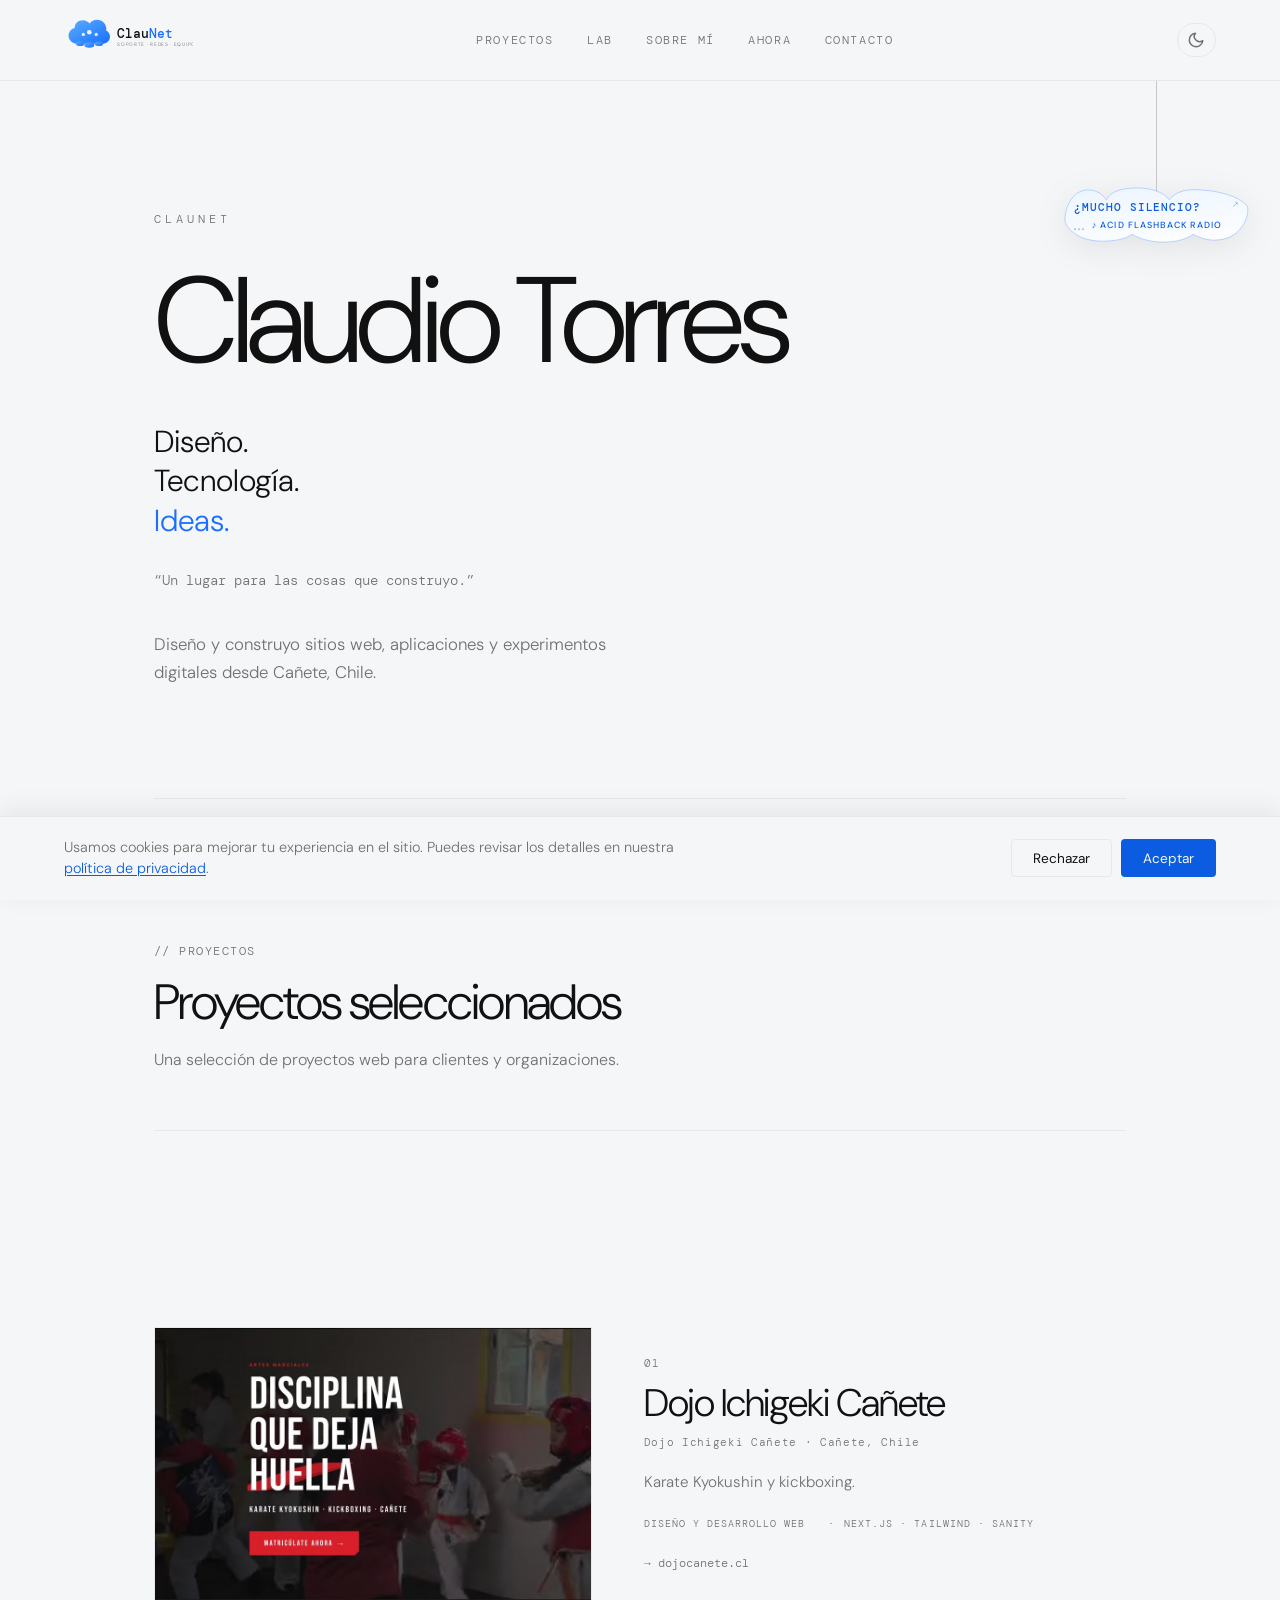
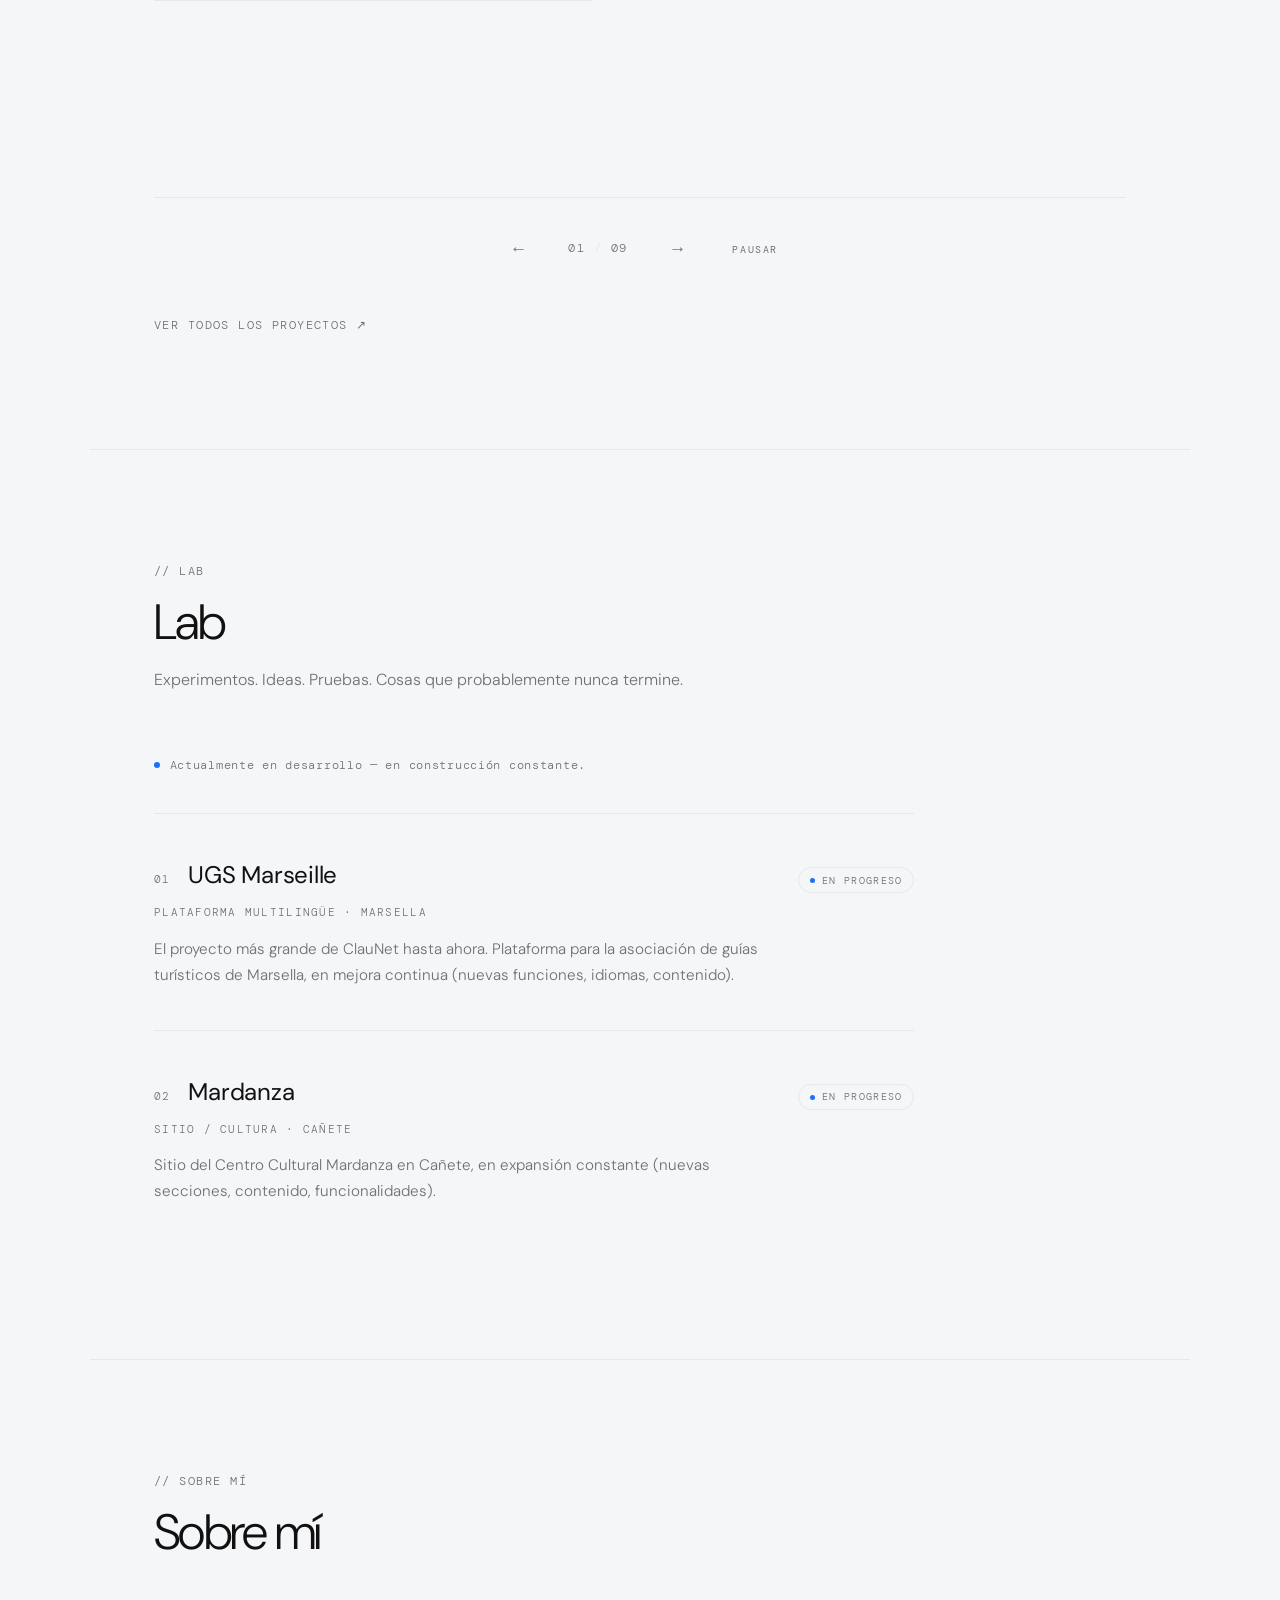
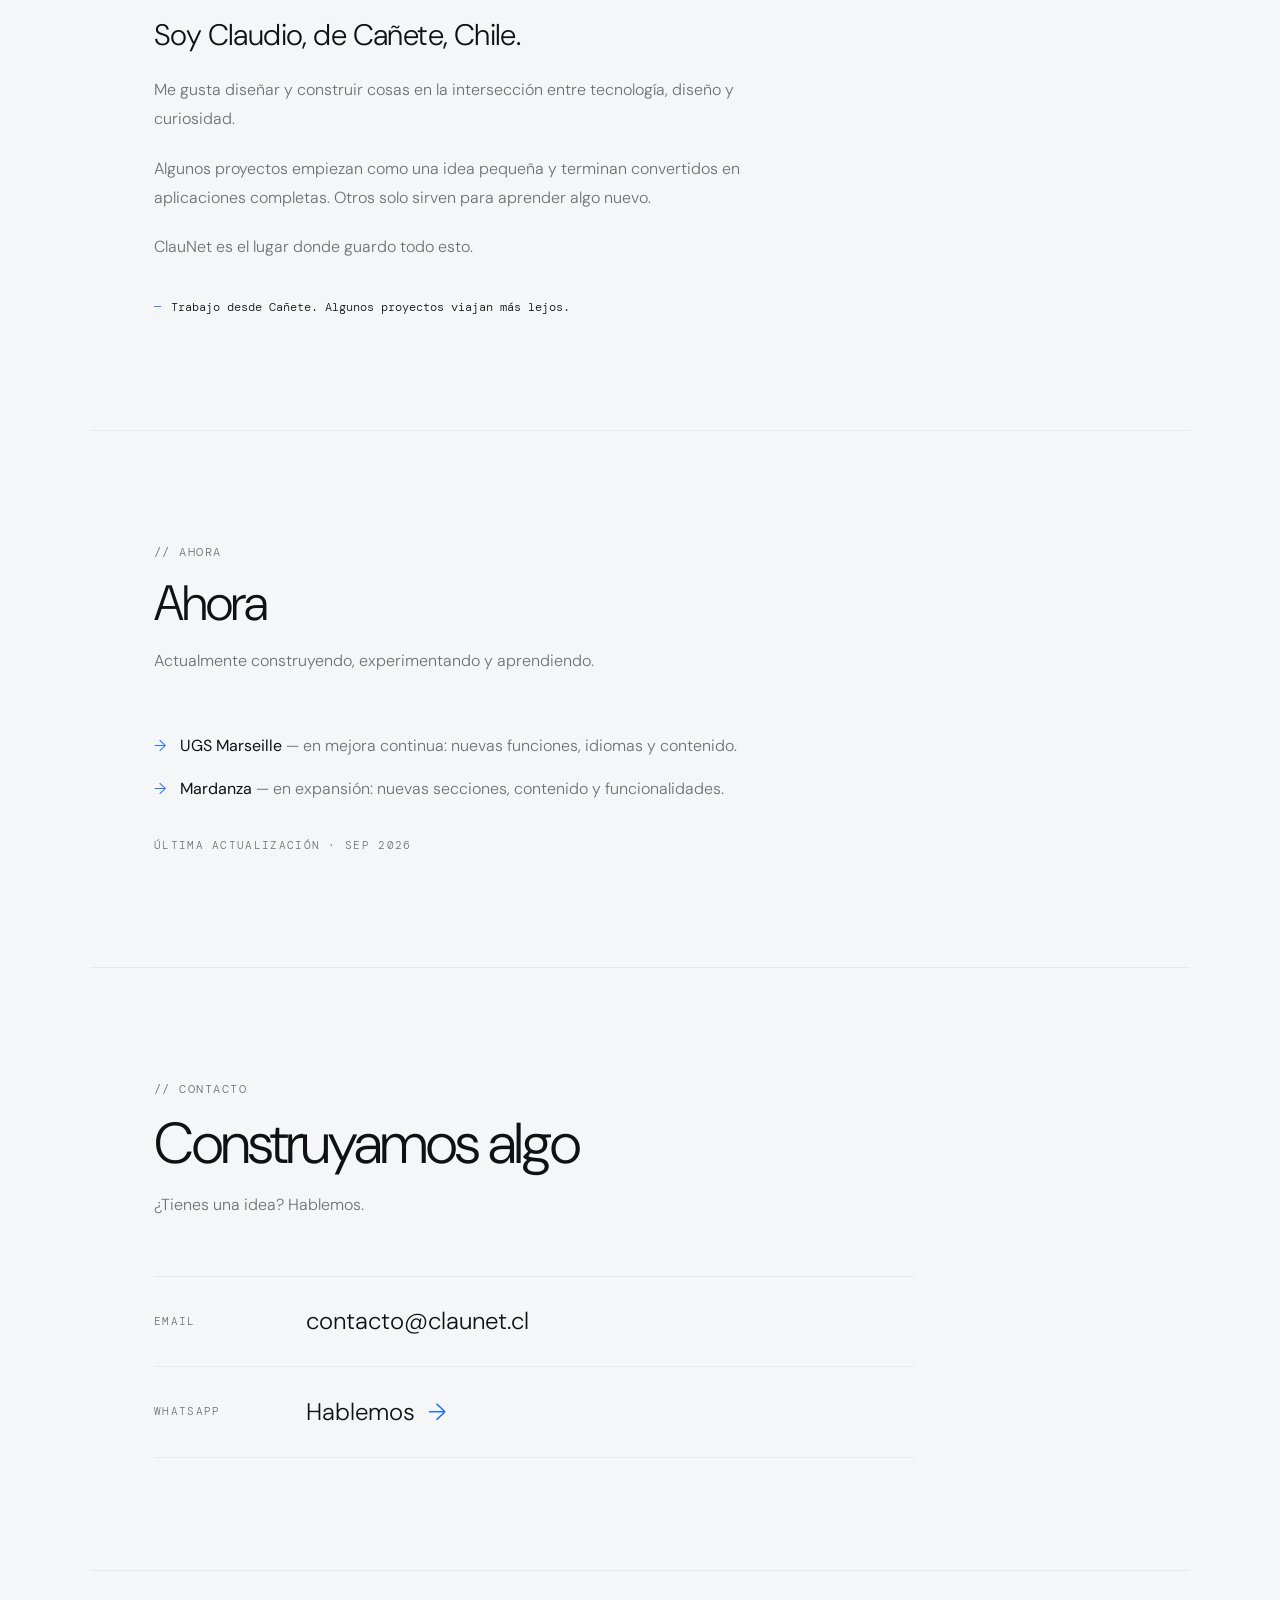
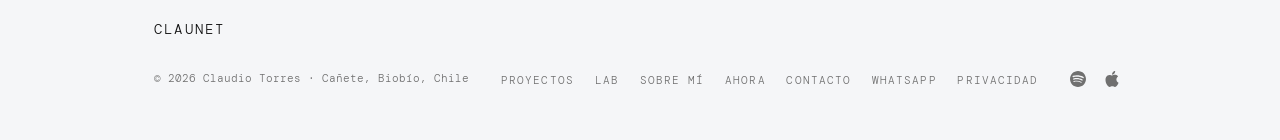
==== index.html @ 8aa317f3 "feat: agregar proyecto Dojo Ichigeki Cañete y actualizar imagen de Endorfitness" ====
<!DOCTYPE html>
<html lang="es">
<head>
<meta charset="UTF-8">
<meta name="viewport" content="width=device-width, initial-scale=1.0">
<title>ClauNet — Diseño, desarrollo web y experimentos | Claudio Torres</title>

<!-- OG / Social -->
<meta property="og:title" content="ClauNet — Un lugar para las cosas que construyo">
<meta property="og:description" content="Diseño y construyo sitios web, aplicaciones y experimentos digitales desde Cañete, Chile.">
<meta property="og:type" content="website">
<meta property="og:url" content="https://claunet.cl">
<meta property="og:image" content="https://claunet.cl/og-image.png">
<meta property="og:image:alt" content="ClauNet — Un lugar para las cosas que construyo">
<meta property="og:locale" content="es_CL">
<meta property="og:site_name" content="ClauNet">
<meta name="twitter:card" content="summary_large_image">
<meta name="twitter:title" content="ClauNet — Un lugar para las cosas que construyo">
<meta name="twitter:description" content="Diseño y construyo sitios web, aplicaciones y experimentos digitales desde Cañete, Chile.">
<meta name="twitter:image" content="https://claunet.cl/og-image.png">
<meta name="description" content="Diseño y construyo sitios web, aplicaciones y experimentos digitales desde Cañete, Chile. Proyectos web, laboratorio de experimentos y trabajo de Claudio Torres (ClauNet).">
<meta name="author" content="Claudio Torres">
<meta name="theme-color" content="#f5f6f8" media="(prefers-color-scheme: light)">
<meta name="theme-color" content="#0f0f0f" media="(prefers-color-scheme: dark)">
<link rel="canonical" href="https://claunet.cl/">

<link rel="icon" href="data:image/svg+xml,<svg xmlns='http://www.w3.org/2000/svg' viewBox='0 0 100 100'><defs><linearGradient id='g' x1='0%' y1='0%' x2='100%' y2='100%'><stop offset='0%' stop-color='%235aaeff'/><stop offset='100%' stop-color='%231a6fff'/></linearGradient></defs><path d='M20,62 C10,62 2,54 2,44 C2,35 8,27 17,25 C17,14 26,6 37,6 C44,6 50,9 54,14 C57,9 64,6 72,6 C84,6 94,16 94,28 C95,30 96,32 96,35 C96,35 98,38 98,44 C98,53 90,62 80,62 Z' fill='url(%23g)'/><circle cx='38' cy='38' r='5' fill='white' opacity='0.9'/><circle cx='55' cy='32' r='7' fill='white' opacity='0.9'/><circle cx='72' cy='38' r='5' fill='white' opacity='0.9'/><ellipse cx='30' cy='62' rx='12' ry='7' fill='url(%23g)'/><ellipse cx='55' cy='67' rx='15' ry='8' fill='url(%23g)'/><ellipse cx='78' cy='62' rx='12' ry='7' fill='url(%23g)'/></svg>">
<link rel="preconnect" href="https://fonts.googleapis.com">
<link rel="preconnect" href="https://fonts.gstatic.com" crossorigin>
<link href="https://fonts.googleapis.com/css2?family=DM+Mono:wght@300;400;500&family=DM+Sans:ital,wght@0,300;0,400;0,500;1,300&display=swap" rel="stylesheet">
<link rel="stylesheet" href="base.css">
<link rel="stylesheet" href="home.css">
<link rel="stylesheet" href="cookie-consent.css">

<script>
  /* Tema antes del primer pintado: evita el flash de tema.
     La interacción vive en site.js. */
  (function () {
    try {
      var saved = localStorage.getItem('theme');
      var dark = saved ? saved === 'dark'
        : window.matchMedia('(prefers-color-scheme: dark)').matches;
      document.documentElement.setAttribute('data-theme', dark ? 'dark' : 'light');
    } catch (e) {
      document.documentElement.setAttribute('data-theme', 'light');
    }
    document.documentElement.classList.add('js');
    // Si site.js no llega, se libera el contenido (nada queda oculto)
    window.addEventListener('load', function () {
      if (!window.__claunetReady) {
        document.documentElement.classList.remove('js');
      }
    });
  })();
</script>

<script type="application/ld+json">
{
  "@context": "https://schema.org",
  "@type": "Person",
  "name": "Claudio Torres",
  "alternateName": "ClauNet",
  "url": "https://claunet.cl",
  "description": "Diseño y construyo sitios web, aplicaciones y experimentos digitales desde Cañete, Chile.",
  "address": {
    "@type": "PostalAddress",
    "addressLocality": "Cañete",
    "addressRegion": "Biobío",
    "addressCountry": "CL"
  }
}
</script>
</head>
<body>

<nav class="site-nav" aria-label="Navegación principal">
  <a href="index.html" class="nav-logo" aria-label="ClauNet — inicio">
    <svg class="logo-svg" xmlns="http://www.w3.org/2000/svg" viewBox="0 0 280 100" role="img" aria-label="ClauNet">
      <defs><linearGradient id="cg" x1="0%" y1="0%" x2="100%" y2="100%"><stop offset="0%" style="stop-color:#5aaeff"/><stop offset="100%" style="stop-color:#1a6fff"/></linearGradient></defs>
      <path d="M28,58 C18,58 10,50 10,41 C10,33 15,26 23,24 C23,14 31,7 41,7 C47,7 52,10 56,14 C59,9 65,6 72,6 C83,6 92,15 92,26 C92,27 92,28 91,29 C96,31 100,37 100,43 C100,51 93,58 85,58 Z" fill="url(#cg)"/>
      <circle cx="42" cy="38" r="3.5" fill="white" opacity="0.9"/><circle cx="55" cy="33" r="5" fill="white" opacity="0.9"/><circle cx="70" cy="38" r="3.5" fill="white" opacity="0.9"/>
      <ellipse cx="35" cy="58" rx="9" ry="5" fill="url(#cg)"/><ellipse cx="55" cy="61" rx="11" ry="6" fill="url(#cg)"/><ellipse cx="76" cy="58" rx="9" ry="5" fill="url(#cg)"/>
      <text x="115" y="46" font-family="'DM Mono', monospace" font-size="28" font-weight="500" class="logo-text">Clau<tspan class="logo-accent">Net</tspan></text>
      <text x="116" y="63" font-family="'DM Sans', sans-serif" font-size="10.5" font-weight="300" letter-spacing="1.5" class="logo-sub">SOPORTE · REDES · EQUIPOS · WEB</text>
    </svg>
  </a>
  <ul class="nav-links">
    <li><a href="#work">Proyectos</a></li>
    <li><a href="#lab">Lab</a></li>
    <li><a href="#about">Sobre mí</a></li>
    <li><a href="#now">Ahora</a></li>
    <li><a href="#contacto">Contacto</a></li>
  </ul>
  <button class="theme-toggle" id="themeToggle" type="button" aria-label="Cambiar tema" aria-pressed="false">
    <svg id="iconSun" class="icon-sun" xmlns="http://www.w3.org/2000/svg" width="18" height="18" viewBox="0 0 24 24" fill="none" stroke="currentColor" stroke-width="2" stroke-linecap="round" stroke-linejoin="round" aria-hidden="true">
      <circle cx="12" cy="12" r="5"/><line x1="12" y1="1" x2="12" y2="3"/><line x1="12" y1="21" x2="12" y2="23"/><line x1="4.22" y1="4.22" x2="5.64" y2="5.64"/><line x1="18.36" y1="18.36" x2="19.78" y2="19.78"/><line x1="1" y1="12" x2="3" y2="12"/><line x1="21" y1="12" x2="23" y2="12"/><line x1="4.22" y1="19.78" x2="5.64" y2="18.36"/><line x1="18.36" y1="5.64" x2="19.78" y2="4.22"/>
    </svg>
    <svg id="iconMoon" class="icon-moon" xmlns="http://www.w3.org/2000/svg" width="18" height="18" viewBox="0 0 24 24" fill="none" stroke="currentColor" stroke-width="2" stroke-linecap="round" stroke-linejoin="round" aria-hidden="true">
      <path d="M21 12.79A9 9 0 1 1 11.21 3 7 7 0 0 0 21 12.79z"/>
    </svg>
  </button>
</nav>

<main>
<header class="hero">
  <p class="hero-kicker">ClauNet</p>
  <h1 class="hero-title">Claudio Torres</h1>

  <p class="manifesto">
    <span class="line">Diseño.</span>
    <span class="line">Tecnología.</span>
    <span class="line line-accent">Ideas.</span>
  </p>

  <p class="quote">&ldquo;Un lugar para las cosas que construyo.&rdquo;</p>
  <p class="hero-lede">Diseño y construyo sitios web, aplicaciones y experimentos digitales desde Cañete, Chile.</p>

  <div class="hero-foot">
    <ul class="meta-rail">
      <li>Cañete / Chile</li>
      <li>2026</li>
      <li>Estudio digital</li>
    </ul>
  </div>
</header>

<!-- ============================================================
     WORK — presentación editorial de los proyectos reales.
     ✏️ AÑO: no se muestra ninguna fecha todavía. Cuando exista el
     dato real, descomenta el bloque .work-year de cada proyecto.
     ============================================================ -->
<section class="work" id="work" aria-labelledby="work-title">
  <div class="section-head">
    <p class="section-label">// proyectos</p>
    <h2 class="section-title" id="work-title">Proyectos seleccionados</h2>
    <p class="section-sub">Una selección de proyectos web para clientes y organizaciones.</p>
  </div>

  <div class="work-carousel" data-carousel>
    <div class="work-list" id="workList" role="group" aria-roledescription="carrusel" aria-label="Proyectos seleccionados">

    <a class="work-entry reveal" href="https://dojocanete.cl" target="_blank" rel="noopener">
      <div class="work-body">
        <p class="work-num">01</p>
        <h3 class="work-name">Dojo Ichigeki Cañete</h3>
        <p class="work-context">Dojo Ichigeki Cañete · Cañete, Chile</p>
        <p class="work-desc">Karate Kyokushin y kickboxing.</p>
        <p class="work-facts">
          <span>Diseño y desarrollo web</span>
          <span>Next.js · Tailwind · Sanity</span>
        </p>
        <p class="work-url">→ dojocanete.cl<span class="sr-only"> (abre en una nueva pestaña)</span></p>
        <!-- ✏️ AÑO PENDIENTE <p class="work-year">20XX</p> -->
      </div>
      <figure class="work-media">
        <img src="previews/dojo-ichigeki-preview.jpg" alt="Vista del sitio del Dojo Ichigeki Cañete" width="1616" height="586" loading="lazy" decoding="async">
      </figure>
    </a>

    <a class="work-entry reveal" href="https://mardanza.vercel.app/" target="_blank" rel="noopener">
      <div class="work-body">
        <p class="work-num">02</p>
        <h3 class="work-name">Mardanza</h3>
        <p class="work-context">Centro Cultural Mardanza · Cañete, Chile</p>
        <p class="work-desc">Danza, teatro y cultura.</p>
        <p class="work-facts">
          <span>Diseño y desarrollo web</span>
          <span>Next.js · Tailwind · Sanity</span>
        </p>
        <p class="work-url">→ mardanza.vercel.app<span class="sr-only"> (abre en una nueva pestaña)</span></p>
        <!-- ✏️ AÑO PENDIENTE <p class="work-year">20XX</p> -->
      </div>
      <figure class="work-media">
        <img src="previews/mardanza.jpg" alt="Vista del sitio del Centro Cultural Mardanza" width="1200" height="557" loading="lazy" decoding="async">
      </figure>
    </a>

    <a class="work-entry reveal" href="https://endorfitness.cl" target="_blank" rel="noopener" style="--reveal-delay:0.05s">
      <div class="work-body">
        <p class="work-num">03</p>
        <h3 class="work-name">Endorfitness</h3>
        <p class="work-context">Estudio de entrenamiento funcional y artes marciales · Cañete, Chile</p>
        <p class="work-desc">Sitio público y panel de administración.</p>
        <p class="work-facts">
          <span>Sitio + administración</span>
          <span>Next.js · React · Supabase</span>
        </p>
        <p class="work-url">→ endorfitness.cl<span class="sr-only"> (abre en una nueva pestaña)</span></p>
        <!-- ✏️ AÑO PENDIENTE <p class="work-year">20XX</p> -->
      </div>
      <figure class="work-media">
        <img src="previews/endorfitness-preview.jpg" alt="Vista del sitio de Endorfitness" width="1920" height="729" loading="lazy" decoding="async">
      </figure>
    </a>

    <a class="work-entry reveal" href="https://servifosasnahuelbuta.cl" target="_blank" rel="noopener" style="--reveal-delay:0.1s">
      <div class="work-body">
        <p class="work-num">04</p>
        <h3 class="work-name">Servifosas Nahuelbuta</h3>
        <p class="work-context">Servicios de saneamiento · Cañete, Chile</p>
        <p class="work-desc">Landing institucional.</p>
        <p class="work-facts">
          <span>Landing institucional</span>
        </p>
        <p class="work-url">→ servifosasnahuelbuta.cl<span class="sr-only"> (abre en una nueva pestaña)</span></p>
        <!-- ✏️ AÑO PENDIENTE <p class="work-year">20XX</p> -->
      </div>
      <figure class="work-media">
        <img src="previews/servifosas.jpg" alt="Vista del sitio de Servifosas Nahuelbuta" width="1910" height="837" loading="lazy" decoding="async">
      </figure>
    </a>

    <a class="work-entry reveal" href="https://ugs13.fr" target="_blank" rel="noopener" style="--reveal-delay:0.15s">
      <div class="work-body">
        <p class="work-num">05</p>
        <h3 class="work-name">UGS Marseille</h3>
        <p class="work-context">Union des Guides Solidaires · Marsella, Francia</p>
        <p class="work-desc">Plataforma multilingüe para guías turísticos.</p>
        <p class="work-facts">
          <span>Plataforma multilingüe</span>
          <span>Next.js · Supabase</span>
        </p>
        <p class="work-url">→ ugs13.fr<span class="sr-only"> (abre en una nueva pestaña)</span></p>
        <!-- ✏️ AÑO PENDIENTE <p class="work-year">20XX</p> -->
      </div>
      <figure class="work-media">
        <img src="previews/ugs.jpg" alt="Vista de la plataforma de UGS Marseille" width="1200" height="559" loading="lazy" decoding="async">
      </figure>
    </a>

    <a class="work-entry reveal" href="https://marcia-jara-danza.vercel.app/" target="_blank" rel="noopener" style="--reveal-delay:0.2s">
      <div class="work-body">
        <p class="work-num">06</p>
        <h3 class="work-name">Escuela de Flamenco Marcia Jara</h3>
        <p class="work-context">Escuela de danza flamenca · Temuco, Chile</p>
        <p class="work-desc">Sitio institucional.</p>
        <p class="work-facts">
          <span>Sitio institucional</span>
        </p>
        <p class="work-url">→ marcia-jara-danza.vercel.app<span class="sr-only"> (abre en una nueva pestaña)</span></p>
        <!-- ✏️ AÑO PENDIENTE <p class="work-year">20XX</p> -->
      </div>
      <figure class="work-media">
        <img src="previews/marcia-jara.jpg" alt="Vista del sitio de la Escuela de Flamenco Marcia Jara" width="1200" height="547" loading="lazy" decoding="async">
      </figure>
    </a>

    <a class="work-entry reveal" href="https://www.felipewulfen.cl/" target="_blank" rel="noopener" style="--reveal-delay:0.25s">
      <div class="work-body">
        <p class="work-num">07</p>
        <h3 class="work-name">Academia de Música Felipe Wulfen</h3>
        <p class="work-context">Academia de Música · Cañete, Chile</p>
        <p class="work-url">→ felipewulfen.cl<span class="sr-only"> (abre en una nueva pestaña)</span></p>
        <!-- ✏️ AÑO PENDIENTE <p class="work-year">20XX</p> -->
      </div>
      <figure class="work-media">
        <img src="previews/felipe-wulfen-preview.jpg" alt="Vista del sitio de la Academia de Música Felipe Wulfen" width="1600" height="800" loading="lazy" decoding="async">
      </figure>
    </a>

    <a class="work-entry reveal" href="https://baquetas-timbales.vercel.app/" target="_blank" rel="noopener" style="--reveal-delay:0.3s">
      <div class="work-body">
        <p class="work-num">08</p>
        <h3 class="work-name">Baquetas &amp; Timbales</h3>
        <p class="work-context">Escuela de Talentos · Cañete, Chile</p>
        <p class="work-url">→ baquetas-timbales.vercel.app<span class="sr-only"> (abre en una nueva pestaña)</span></p>
        <!-- ✏️ AÑO PENDIENTE <p class="work-year">20XX</p> -->
      </div>
      <figure class="work-media">
        <img src="previews/baquetas-timbales-preview.jpg" alt="Vista del sitio de Baquetas &amp; Timbales" width="1600" height="800" loading="lazy" decoding="async">
      </figure>
    </a>

    <a class="work-entry reveal" href="https://melocabezas.cl/" target="_blank" rel="noopener" style="--reveal-delay:0.35s">
      <div class="work-body">
        <p class="work-num">09</p>
        <h3 class="work-name">Melo &amp; Cabezas</h3>
        <p class="work-context">Abogados laborales · Chile</p>
        <p class="work-url">→ melocabezas.cl<span class="sr-only"> (abre en una nueva pestaña)</span></p>
        <!-- ✏️ AÑO PENDIENTE <p class="work-year">20XX</p> -->
      </div>
      <figure class="work-media">
        <img src="previews/melo-cabezas-preview.jpg" alt="Vista del sitio de Melo &amp; Cabezas, abogados laborales" width="1600" height="800" loading="lazy" decoding="async">
      </figure>
    </a>

    </div>

    <div class="work-carousel__nav" role="group" aria-label="Controles del carrusel de proyectos">
      <button type="button" class="work-nav-btn" data-carousel-prev aria-label="Proyecto anterior" aria-controls="workList"><span aria-hidden="true">←</span></button>

      <p class="work-counter">
        <span class="sr-only" role="status" aria-live="polite" data-carousel-status>Proyecto 1 de 9</span>
        <span class="work-counter__view" aria-hidden="true"><span data-carousel-current>01</span><span class="work-counter__sep">/</span><span data-carousel-total>09</span></span>
      </p>

      <button type="button" class="work-nav-btn" data-carousel-next aria-label="Proyecto siguiente" aria-controls="workList"><span aria-hidden="true">→</span></button>

      <button type="button" class="work-pause-btn" data-carousel-pause aria-pressed="false" aria-label="Pausar el avance automático de proyectos"><span aria-hidden="true" data-carousel-pause-label>pausar</span></button>
    </div>
  </div>

  <a class="work-all" href="trabajos.html">Ver todos los proyectos ↗</a>
</section>

<!-- ============================================================
     LAB — experimentos y cosas en construcción.
     Solo información real (hoy: UGS Marseille y Mardanza).
     ✏️ EDITAR AQUÍ: para añadir un experimento, duplica un
     <article class="lab-entry"> completo, sube el número y
     rellena nombre, categoría, estado y descripción.
     ✏️ FECHA: añade <p class="lab-date">20XX</p> dentro del
     <article> cuando exista el dato real.
     ============================================================ -->
<section class="lab" id="lab" aria-labelledby="lab-title">
  <div class="section-head">
    <p class="section-label">// lab</p>
    <h2 class="section-title" id="lab-title">Lab</h2>
    <p class="section-sub">Experimentos. Ideas. Pruebas. Cosas que probablemente nunca termine.</p>
  </div>

  <p class="lab-note">Actualmente en desarrollo — en construcción constante.</p>

  <div class="lab-list">
    <article class="lab-entry reveal">
      <div class="lab-head">
        <p class="lab-num">01</p>
        <h3 class="lab-name">UGS Marseille</h3>
        <p class="status-pill"><span class="status-dot" aria-hidden="true"></span>En progreso</p>
      </div>
      <p class="lab-cat">Plataforma multilingüe · Marsella</p>
      <p class="lab-desc">El proyecto más grande de ClauNet hasta ahora. Plataforma para la asociación de guías turísticos de Marsella, en mejora continua (nuevas funciones, idiomas, contenido).</p>
    </article>

    <article class="lab-entry reveal" style="--reveal-delay:0.06s">
      <div class="lab-head">
        <p class="lab-num">02</p>
        <h3 class="lab-name">Mardanza</h3>
        <p class="status-pill"><span class="status-dot" aria-hidden="true"></span>En progreso</p>
      </div>
      <p class="lab-cat">Sitio / cultura · Cañete</p>
      <p class="lab-desc">Sitio del Centro Cultural Mardanza en Cañete, en expansión constante (nuevas secciones, contenido, funcionalidades).</p>
    </article>
  </div>
</section>

<section class="about" id="about" aria-labelledby="about-title">
  <div class="section-head">
    <p class="section-label">// sobre mí</p>
    <h2 class="section-title" id="about-title">Sobre mí</h2>
  </div>

  <div class="about-body reveal">
    <p class="about-lede">Soy Claudio, de Cañete, Chile.</p>
    <p>Me gusta diseñar y construir cosas en la intersección entre tecnología, diseño y curiosidad.</p>
    <p>Algunos proyectos empiezan como una idea pequeña y terminan convertidos en aplicaciones completas. Otros solo sirven para aprender algo nuevo.</p>
    <p>ClauNet es el lugar donde guardo todo esto.</p>
    <p class="about-close">Trabajo desde Cañete. Algunos proyectos viajan más lejos.</p>
  </div>
</section>

<!-- ============================================================
     NOW — qué está pasando hoy. Solo información respaldada por
     el contenido del sitio (UGS Marseille y Mardanza).
     ✏️ EDITAR AQUÍ: añade un <li> por cada cosa en curso.
     ✏️ ÚLTIMA ACTUALIZACIÓN: .now-updated (abajo) refleja esta
     fecha; actualízala al cambiar la lista de items.
     ============================================================ -->
<section class="now" id="now" aria-labelledby="now-title">
  <div class="section-head">
    <p class="section-label">// ahora</p>
    <h2 class="section-title" id="now-title">Ahora</h2>
    <p class="section-sub">Actualmente construyendo, experimentando y aprendiendo.</p>
  </div>

  <ul class="now-list reveal">
    <li><span class="now-arrow" aria-hidden="true">→</span><span><strong>UGS Marseille</strong> — en mejora continua: nuevas funciones, idiomas y contenido.</span></li>
    <li><span class="now-arrow" aria-hidden="true">→</span><span><strong>Mardanza</strong> — en expansión: nuevas secciones, contenido y funcionalidades.</span></li>
    <!-- ✏️ EDITAR AQUÍ — plantilla para nuevos items:
         <li><span class="now-arrow" aria-hidden="true">→</span><span><strong>Nombre</strong> — qué está pasando.</span></li>
    -->
  </ul>

  <p class="now-updated">Última actualización · sep 2026</p>
</section>

<section class="contact" id="contacto" aria-labelledby="contact-title">
  <div class="section-head">
    <p class="section-label">// contacto</p>
    <h2 class="contact-title" id="contact-title">Construyamos algo</h2>
    <p class="section-sub">¿Tienes una idea? Hablemos.</p>
  </div>

  <div class="contact-list reveal">
    <a class="contact-row" href="mailto:contacto@claunet.cl">
      <span class="contact-key">Email</span>
      <span class="contact-val">contacto@claunet.cl</span>
    </a>
    <a class="contact-row" href="https://wa.me/56982540503" target="_blank" rel="noopener">
      <span class="contact-key">WhatsApp</span>
      <span class="contact-val">Hablemos <span class="contact-arrow" aria-hidden="true">→</span><span class="sr-only"> (abre en una nueva pestaña)</span></span>
    </a>
  </div>
</section>
</main>

<footer class="site-footer">
  <p class="footer-brand">ClauNet</p>
  <div class="footer-meta">
    <span>© 2026 Claudio Torres · Cañete, Biobío, Chile</span>
    <ul class="footer-links">
      <li><a href="#work">Proyectos</a></li>
      <li><a href="#lab">Lab</a></li>
      <li><a href="#about">Sobre mí</a></li>
      <li><a href="#now">Ahora</a></li>
      <li><a href="#contacto">Contacto</a></li>
      <li><a href="https://wa.me/56982540503" target="_blank" rel="noopener">WhatsApp</a></li>
      <li><a href="politica-de-privacidad.html">Privacidad</a></li>
    </ul>
    <div class="footer-socials">
      <a href="https://open.spotify.com/user/clatto?si=ccea19b75a86421c" target="_blank" rel="noopener" aria-label="Spotify" class="footer-social">
        <svg xmlns="http://www.w3.org/2000/svg" width="16" height="16" viewBox="0 0 24 24" fill="currentColor" aria-hidden="true"><path d="M12 0C5.4 0 0 5.4 0 12s5.4 12 12 12 12-5.4 12-12S18.66 0 12 0zm5.521 17.34c-.24.359-.66.48-1.021.24-2.82-1.74-6.36-2.101-10.561-1.141-.418.122-.779-.179-.899-.539-.12-.421.18-.78.54-.9 4.56-1.021 8.52-.6 11.64 1.32.42.18.479.659.301 1.02zm1.44-3.3c-.301.42-.841.6-1.262.3-3.239-1.98-8.159-2.58-11.939-1.38-.479.12-1.02-.12-1.14-.6-.12-.48.12-1.021.6-1.141C9.6 9.9 15 10.561 18.72 12.84c.361.181.54.78.241 1.2zm.12-3.36C15.24 8.4 8.82 8.16 5.16 9.301c-.6.179-1.2-.181-1.38-.721-.18-.601.18-1.2.72-1.381 4.26-1.26 11.28-1.02 15.721 1.621.539.3.719 1.02.419 1.56-.299.421-1.02.599-1.559.3z"/></svg>
      </a>
      <a href="https://music.apple.com/profile/clatto" target="_blank" rel="noopener" aria-label="Apple Music" class="footer-social">
        <svg xmlns="http://www.w3.org/2000/svg" width="16" height="16" viewBox="0 0 24 24" fill="currentColor" aria-hidden="true"><path d="M12.152 6.896c-.948 0-2.415-1.078-3.96-1.04-2.04.027-3.91 1.183-4.961 3.014-2.117 3.675-.546 9.103 1.519 12.09 1.013 1.454 2.208 3.09 3.792 3.039 1.52-.065 2.09-.987 3.935-.987 1.831 0 2.35.987 3.96.948 1.637-.026 2.676-1.48 3.676-2.948 1.156-1.688 1.636-3.325 1.662-3.415-.039-.013-3.182-1.221-3.22-4.857-.026-3.04 2.48-4.494 2.597-4.559-1.429-2.09-3.623-2.324-4.39-2.376-2-.156-3.675 1.09-4.61 1.09zM15.53 3.83c.843-1.012 1.4-2.427 1.245-3.83-1.207.052-2.662.805-3.532 1.818-.78.896-1.454 2.338-1.273 3.714 1.338.104 2.715-.688 3.56-1.702z"/></svg>
      </a>
    </div>
  </div>
</footer>

<!-- Radio flotante — placa colgante, easter egg de ClauNet.
     No reproduce audio aquí: la CSP de este sitio no permite medios
     cross-origin, así que el clic abre el reproductor oficial de
     InternetFM en su propia ventana (href = el mismo reproductor que
     internetfm.com embebe en /music/acid-flashback/, con el stream
     como parámetro; no envía X-Frame-Options ni CSP). -->
<div class="radio-hang">
  <a class="radio-plate" id="radioOpen"
     href="https://internetfm.com/ifm-radio/ifm-player.html?stream=https%3A%2F%2Fcanada1.reliastream.com%2Fproxy%2Fafr%3Fmp%3D%2Fstream&amp;name=Acid+Flashback+Radio&amp;logo=https%3A%2F%2Finternetfm.com%2Fwp-content%2Fuploads%2Fstation-logos%2FAFR.png&amp;meta=https%3A%2F%2Fcanada1.reliastream.com%2Fproxy%2Fafr%2Fcurrentsong%3Fsid%3D1"
     target="_blank" rel="noopener external"
     aria-label="Escuchar Acid Flashback Radio en su reproductor oficial (se abre en una ventana nueva)">
    <!-- silueta: la nube del logo de ClauNet —tres lomas, dos cúspides,
         tres festones— muy rebajada. Un solo <path> de un trazo de 1px,
         detrás del texto; se sale 6px por arriba de la caja del enlace
         para que las lomas respiren sin mover su caja. Es decorativa:
         el nombre accesible lo da el aria-label del <a>. -->
    <svg class="radio-plate__cloud" viewBox="0 0 194 58" preserveAspectRatio="none" aria-hidden="true" focusable="false">
      <defs>
        <linearGradient id="radioCloud" x1="0" y1="0" x2=".35" y2="1">
          <stop class="radio-plate__cloud-top" offset="0"/>
          <stop class="radio-plate__cloud-bottom" offset="1"/>
        </linearGradient>
      </defs>
      <path class="radio-plate__cloud-path" fill="url(#radioCloud)" d="M4,34C4,22 12,4 27,4C35,4 41,7 46,14C51,5 62,2 78,2C93,2 105,7 110,14C117,5 128,3 142,4C160,5 180,10 189,20C191,25 189,34 184,41C178,50 168,55 156,55C145,55 139,51 134,49C128,54 117,57 104,57C90,57 79,53 72,49C66,54 54,56 42,56C28,56 17,52 10,45C6,41 4,38 4,34Z"/>
    </svg>
    <span class="radio-plate__ext" aria-hidden="true">↗</span>
    <span class="radio-plate__title radio-plate__title--idle">¿Mucho silencio?</span>
    <span class="radio-plate__title radio-plate__title--opening">♪ Acid Flashback</span>
    <span class="radio-plate__title radio-plate__title--error">El reproductor no se pudo abrir</span>
    <span class="radio-plate__meta">
      <span class="radio-plate__eq" aria-hidden="true">
        <span class="radio-plate__bar"></span>
        <span class="radio-plate__bar"></span>
        <span class="radio-plate__bar"></span>
      </span>
      <span class="radio-plate__station radio-plate__station--idle">♪ Acid Flashback Radio</span>
      <span class="radio-plate__station radio-plate__station--opening">Abriendo radio…</span>
      <span class="radio-plate__station radio-plate__station--away">↗ Radio externa</span>
    </span>
  </a>
</div>

<!-- WhatsApp flotante — mismo lenguaje visual que el resto del sitio -->
<a class="wa-float" href="https://wa.me/56982540503" target="_blank" rel="noopener" aria-label="Contactar por WhatsApp (abre en una nueva pestaña)">
  <span class="wa-float__mark" aria-hidden="true">
    <svg xmlns="http://www.w3.org/2000/svg" viewBox="0 0 24 24" fill="currentColor" aria-hidden="true"><path d="M17.472 14.382c-.297-.149-1.758-.867-2.03-.967-.273-.099-.471-.148-.67.15-.197.297-.767.966-.94 1.164-.173.199-.347.223-.644.075-.297-.15-1.255-.463-2.39-1.475-.883-.788-1.48-1.761-1.653-2.059-.173-.297-.018-.458.13-.606.134-.133.298-.347.446-.52.149-.174.198-.298.298-.497.099-.198.05-.371-.025-.52-.075-.149-.669-1.612-.916-2.207-.242-.579-.487-.5-.669-.51-.173-.008-.371-.01-.57-.01-.198 0-.52.074-.792.372-.272.297-1.04 1.016-1.04 2.479 0 1.462 1.065 2.875 1.213 3.074.149.198 2.096 3.2 5.077 4.487.709.306 1.262.489 1.694.625.712.227 1.36.195 1.872.118.571-.085 1.758-.719 2.006-1.413.248-.694.248-1.289.173-1.413-.074-.124-.272-.198-.57-.347m-5.421 7.403h-.004a9.87 9.87 0 01-5.031-1.378l-.361-.214-3.741.982.998-3.648-.235-.374a9.86 9.86 0 01-1.51-5.26c.001-5.45 4.436-9.884 9.888-9.884 2.64 0 5.122 1.03 6.988 2.898a9.825 9.825 0 012.893 6.994c-.003 5.45-4.437 9.884-9.885 9.884m8.413-18.297A11.815 11.815 0 0012.05 0C5.495 0 .16 5.335.157 11.892c0 2.096.547 4.142 1.588 5.945L.057 24l6.305-1.654a11.882 11.882 0 005.683 1.448h.005c6.554 0 11.89-5.335 11.893-11.893a11.821 11.821 0 00-3.48-8.413z"/></svg>
  </span>
  <span class="wa-float__label" aria-hidden="true">
    <span class="wa-float__text">Hablemos</span>
    <span class="wa-float__arrow">→</span>
  </span>
</a>

<script src="site.js" defer></script>
<script src="cookie-consent.js"></script>
</body>
</html>
---- base.css ----
/* ============================================================
   ClauNet — base
   Fuente única de tokens + cascarón compartido (nav, footer,
   utilidades, reveal). Lo cargan las tres páginas:
     index.html · trabajos.html · politica-de-privacidad.html
   Capas:
     base.css          tokens + cascarón (este archivo)
     home.css          secciones del home
     style.css         trabajos + legal
     cookie-consent.css
   ============================================================ */

/* ===== Reset ===== */
*, *::before, *::after { box-sizing: border-box; margin: 0; padding: 0; }

/* ===== Design tokens =====
   Identidad: azul ClauNet #5aaeff → #1a6fff.
   --muted y --accent-strong ajustados para cumplir contraste
   AA (>= 4.5:1) sobre el fondo correspondiente. */
:root {
  --bg: #f5f6f8;
  --bg2: #f7f7f5;
  --border: #e8e8e8;
  --text: #111111;
  --muted: #707070;          /* 4.7:1 sobre --bg */
  --accent: #1a6fff;         /* marca — títulos grandes y detalles */
  --accent-strong: #0b5ce0;  /* 5.5:1 — acento para texto pequeño */
  --accent2: #5aaeff;
  --font-sans: 'DM Sans', sans-serif;
  --font-mono: 'DM Mono', monospace;
  --container: 1100px;
  --gutter: clamp(1.4rem, 5vw, 4rem);
  --section-y: clamp(4.5rem, 9vw, 7rem);
  --nav-h: 88px;
  --ease: cubic-bezier(0.22, 0.61, 0.36, 1);

  /* Nube de la placa de radio: el azul de marca muy rebajado —arriba
     un pastel azulado, abajo casi blanco— con el borde del mismo azul
     y opacidad moderada. Sobre ese fondo el texto va en
     --accent-strong, que sí cumple contraste AA. */
  --cloud-a: #ecf5ff;
  --cloud-b: #fbfdff;
  --cloud-stroke: rgba(26, 111, 255, 0.26);
  /* Segunda línea de la nube: una sans más humana que la mono. Space
     Grotesk no se carga hoy —el sitio pide DM Mono + DM Sans—, así que
     se resuelve en DM Sans; si algún día se añade, la toma sola. Las
     fuentes globales del sitio no se tocan. */
  --font-plate: 'Space Grotesk', 'DM Sans', sans-serif;
}

@media (prefers-color-scheme: dark) {
  :root:not([data-theme="light"]) {
    --bg: #0f0f0f;
    --bg2: #1a1a1a;
    --border: #232323;
    --text: #f0f0f0;
    --muted: #8a8a8a;          /* 5.6:1 sobre --bg */
    --accent: #4d8fff;
    --accent-strong: #6aa3ff;  /* 7.6:1 sobre --bg */
    --accent2: #6aa3ff;
    --cloud-a: #131a24;        /* en oscuro la nube es azul de marca */
    --cloud-b: #0e1219;        /* apagado, no un blanco que deslumbre */
    --cloud-stroke: rgba(90, 174, 255, 0.3);
  }
}

:root[data-theme="dark"] {
  --bg: #0f0f0f;
  --bg2: #1a1a1a;
  --border: #232323;
  --text: #f0f0f0;
  --muted: #8a8a8a;
  --accent: #4d8fff;
  --accent-strong: #6aa3ff;
  --accent2: #6aa3ff;
  --cloud-a: #131a24;
  --cloud-b: #0e1219;
  --cloud-stroke: rgba(90, 174, 255, 0.3);
}

/* ===== Base ===== */
html {
  scroll-behavior: smooth;
  -webkit-text-size-adjust: 100%;
}

body {
  background: var(--bg);
  color: var(--text);
  font-family: var(--font-sans);
  font-weight: 300;
  line-height: 1.6;
  overflow-x: hidden;
  transition: background 0.3s var(--ease), color 0.3s var(--ease);
}

img { max-width: 100%; }

/* Evita que las anclas queden tapadas por el nav sticky */
[id] { scroll-margin-top: calc(var(--nav-h) + 1rem); }

/* ===== Accesibilidad ===== */
:focus-visible {
  outline: 2px solid var(--accent);
  outline-offset: 3px;
  border-radius: 2px;
}

.sr-only {
  position: absolute;
  width: 1px;
  height: 1px;
  padding: 0;
  margin: -1px;
  overflow: hidden;
  clip-path: inset(50%);
  white-space: nowrap;
  border: 0;
}

/* El botón de tema no tiene sentido sin JS */
html:not(.js) .theme-toggle { display: none; }

/* ===== Nav ===== */
.site-nav {
  position: sticky;
  top: 0;
  z-index: 100;
  display: flex;
  align-items: center;
  justify-content: space-between;
  gap: clamp(1rem, 3vw, 2rem);
  padding: 1.05rem var(--gutter);
  background: var(--bg);
  border-bottom: 1px solid var(--border);
}

.site-nav .nav-logo {
  display: inline-flex;
  align-items: center;
  text-decoration: none;
}

.site-nav .logo-svg { height: 46px; width: auto; display: block; }
.site-nav .logo-text { fill: var(--text); }
.site-nav .logo-accent { fill: var(--accent); }
.site-nav .logo-sub { fill: var(--muted); }

.nav-links {
  list-style: none;
  display: flex;
  align-items: center;
  gap: clamp(1rem, 2.6vw, 2.2rem);
}

.nav-links a {
  position: relative;
  display: inline-block;
  padding-bottom: 0.25rem;
  font-family: var(--font-mono);
  font-size: 0.72rem;
  letter-spacing: 0.14em;
  text-transform: uppercase;
  color: var(--muted);
  text-decoration: none;
  transition: color 0.2s var(--ease);
}

/* underline animado — microinteracción */
.nav-links a::after {
  content: '';
  position: absolute;
  left: 0;
  right: 0;
  bottom: 0;
  height: 1px;
  background: currentColor;
  transform: scaleX(0);
  transform-origin: left;
  transition: transform 0.25s var(--ease);
}

.nav-links a:hover { color: var(--text); }
.nav-links a:hover::after,
.nav-links a:focus-visible::after { transform: scaleX(1); }

/* ===== Theme toggle ===== */
.theme-toggle {
  background: none;
  border: 1px solid var(--border);
  border-radius: 100px;
  padding: 0.45rem 0.6rem;
  cursor: pointer;
  color: var(--muted);
  display: inline-flex;
  align-items: center;
  justify-content: center;
  flex-shrink: 0;
  transition: color 0.2s var(--ease), border-color 0.2s var(--ease);
}

.theme-toggle:hover {
  color: var(--text);
  border-color: var(--accent2);
}

.theme-toggle svg { display: none; }
:root[data-theme="dark"] .theme-toggle .icon-sun { display: block; }
:root[data-theme="light"] .theme-toggle .icon-moon { display: block; }

/* ===== Utilidades compartidas ===== */
.section-label {
  font-family: var(--font-mono);
  font-size: 0.78rem;
  letter-spacing: 0.12em;
  text-transform: uppercase;
  color: var(--muted);
}

.section-title {
  margin-top: 0.9rem;
  font-size: clamp(1.9rem, 4.4vw, 3.1rem);
  font-weight: 300;
  line-height: 1.05;
  letter-spacing: -0.035em;
}

.section-sub {
  margin-top: 1.1rem;
  max-width: 54ch;
  font-size: 1rem;
  line-height: 1.7;
  color: var(--muted);
}

.section-head { margin-bottom: clamp(2.2rem, 5vw, 3.6rem); }

/* Riel de metadata: CAÑETE / CHILE / 2026 / DIGITAL STUDIO */
.meta-rail {
  display: flex;
  flex-wrap: wrap;
  align-items: center;
  gap: 0.5rem 0.9rem;
  font-family: var(--font-mono);
  font-size: 0.66rem;
  letter-spacing: 0.16em;
  text-transform: uppercase;
  color: var(--muted);
  list-style: none;
}

.meta-rail > *:not(:last-child)::after {
  content: '/';
  margin-left: 0.9rem;
  color: var(--accent);
  opacity: 0.6;
}

/* Etiqueta de estado (LAB) */
.status-pill {
  display: inline-flex;
  align-items: center;
  gap: 0.45rem;
  padding: 0.28rem 0.65rem;
  border: 1px solid var(--border);
  border-radius: 100px;
  font-family: var(--font-mono);
  font-size: 0.6rem;
  letter-spacing: 0.14em;
  text-transform: uppercase;
  color: var(--muted);
  white-space: nowrap;
}

.status-dot {
  width: 5px;
  height: 5px;
  border-radius: 50%;
  background: var(--accent);
}

/* ===== Footer ===== */
.site-footer {
  max-width: var(--container);
  margin: 0 auto;
  padding: 3rem var(--gutter);
  border-top: 1px solid var(--border);
  display: flex;
  justify-content: space-between;
  align-items: center;
  gap: 1.6rem 2rem;
  flex-wrap: wrap;
}

.footer-brand {
  font-family: var(--font-mono);
  font-size: 0.85rem;
  letter-spacing: 0.16em;
  text-transform: uppercase;
}

.footer-meta {
  display: flex;
  align-items: center;
  gap: 1.6rem 2rem;
  flex-wrap: wrap;
}

.footer-meta > span {
  font-family: var(--font-mono);
  font-size: 0.68rem;
  color: var(--muted);
}

.footer-links {
  list-style: none;
  display: flex;
  flex-wrap: wrap;
  gap: 0.7rem 1.3rem;
}

.footer-links a {
  font-family: var(--font-mono);
  font-size: 0.68rem;
  letter-spacing: 0.1em;
  text-transform: uppercase;
  color: var(--muted);
  text-decoration: none;
  transition: color 0.2s var(--ease);
}

.footer-links a:hover { color: var(--text); }

.footer-socials {
  display: flex;
  align-items: center;
  gap: 1.1rem;
}

.footer-social {
  display: inline-flex;
  align-items: center;
  justify-content: center;
  color: var(--muted);
  transition: color 0.2s var(--ease);
}

.footer-social svg { width: 16px; height: 16px; display: block; }
.footer-social:hover { color: var(--accent-strong); }

/* ===== WhatsApp flotante =====
   Acción de contacto persistente, derivada del lenguaje del sitio:
   mismo gradiente y ángulo que el isotipo (azul ClauNet, 135°),
   radio 2px como las tarjetas de proyecto, tipografía mono para la
   etiqueta y el acento del sistema para el detalle.
   En reposo es un ícono compacto (54px); con puntero fino se expande
   al hover o al foco y revela «Hablemos». En táctil permanece
   compacto: el nombre accesible viene del aria-label del enlace. */
.wa-float {
  position: fixed;
  right: clamp(0.9rem, 3vw, 1.9rem);
  bottom: calc(clamp(0.9rem, 3vw, 1.9rem) + env(safe-area-inset-bottom, 0px));
  z-index: 90;
  display: inline-flex;
  align-items: center;
  padding: 5px;
  border: 1px solid var(--border);
  border-radius: 2px;
  background: var(--bg);
  color: var(--text);
  text-decoration: none;
  box-shadow: 0 10px 26px rgba(0, 0, 0, 0.1);
  transition: opacity 0.3s var(--ease), transform 0.3s var(--ease),
              visibility 0.3s var(--ease), border-color 0.25s var(--ease),
              box-shadow 0.25s var(--ease);
}

:root[data-theme="dark"] .wa-float {
  box-shadow: 0 10px 26px rgba(0, 0, 0, 0.45);
}

/* Se retira cuando el banner de cookies o el footer ocupan la esquina
   inferior derecha. El footer se detecta con .is-hidden (site.js). */
html:has(.cookie-banner:not(.cookie-hidden)) .wa-float,
.wa-float.is-hidden {
  opacity: 0;
  visibility: hidden;
  transform: translateY(10px);
  pointer-events: none;
}

/* marca: tile geométrico con el gradiente de la identidad.
   Color de tinta = fondo (mismo criterio que .cookie-btn-accept),
   así el contraste se mantiene en claro y oscuro. */
.wa-float__mark {
  flex-shrink: 0;
  width: 44px;
  height: 44px;
  display: flex;
  align-items: center;
  justify-content: center;
  border-radius: 2px;
  background: linear-gradient(135deg, var(--accent), var(--accent-strong));
  color: var(--bg);
}

.wa-float__mark svg { width: 19px; height: 19px; display: block; }

/* etiqueta: colapsada en reposo, se despliega al hover/focus */
.wa-float__label {
  display: flex;
  align-items: center;
  gap: 0.5rem;
  max-width: 0;
  padding-inline: 0;
  overflow: hidden;
  opacity: 0;
  white-space: nowrap;
  font-family: var(--font-mono);
  font-size: 0.72rem;
  letter-spacing: 0.14em;
  text-transform: uppercase;
  transition: max-width 0.3s var(--ease), opacity 0.2s var(--ease),
              padding 0.3s var(--ease);
}

.wa-float__arrow {
  color: var(--accent-strong);
  transition: transform 0.25s var(--ease);
}

@media (hover: hover) and (pointer: fine) {
  .wa-float:hover,
  .wa-float:focus-visible { border-color: var(--accent2); }

  .wa-float:hover .wa-float__label,
  .wa-float:focus-visible .wa-float__label {
    max-width: 7rem;
    padding-inline: 0.85rem 0.4rem;
    opacity: 1;
  }

  .wa-float:hover .wa-float__arrow,
  .wa-float:focus-visible .wa-float__arrow { transform: translateX(2px); }
}

/* ===== Radio flotante — nube colgante (easter egg) =====
   Acid Flashback Radio no se presenta como reproductor: es una nube
   pequeña colgada del borde inferior del nav, arriba a la derecha (el
   WhatsApp vive abajo, así nunca se cruzan). La silueta es la nube del
   logo de ClauNet —tres lomas, dos cúspides, tres festones— muy
   rebajada: el mismo azul de marca, casi blanco, con un trazo de 1px.
   Y es un enlace: el clic abre el reproductor oficial de InternetFM en
   su propia ventana. Ningún audio sale de este sitio —la CSP de Vercel
   solo permite medios same-origin, y no se toca—, así que la nube
   nunca dice «sonando»: dice lo que hace (abrir) y dónde vive la
   radio (fuera). */
/* Las medidas del cordel, juntas y con nombre:
     --cord-tapa  lo que el nav —opaco— tapa por arriba. Reproduce el
                  alto real de la barra (una fila en escritorio, dos en
                  móvil), no --nav-h, que además gobierna el
                  scroll-margin-top de las anclas y no se toca
     --cord-vivo  el tramo que queda a la vista, entre el nav y la nube.
                  Aquí se decide cuánto cuelga la pieza: si crece, la
                  nube baja y el clavo no se mueve —el cordel se alarga
                  por abajo—, así que la cuerda se ve más, no menos
     --loma       lo que la silueta asoma por encima de su propia caja
                  (el inset negativo del <svg>: si cambia, cambia aquí)
     --junta      lo que el cordel se mete dentro de la nube: la placa
                  sube lo mismo —margen negativo— y la nube no se mueve,
                  pero la unión aguanta el 2px que baja al pulsarla
   La suma es el largo del cordel, y el clavo sigue estando arriba,
   fuera de la vista: el borde superior del viewport, detrás del nav.
   Cuerda y nube cuelgan del mismo punto —el contenedor rota entero—
   así que el balanceo no puede descoserlas. */
.radio-hang {
  --cord-tapa: 82px;
  --cord-vivo: 103px;
  --loma: 6px;
  --junta: 2px;
  position: fixed;
  top: 0;
  right: clamp(0.9rem, 3vw, 1.9rem);
  z-index: 90;
  display: flex;
  flex-direction: column;
  align-items: center;
  transform-origin: 50% 0;   /* oscila desde el clavo, no desde el centro */
  animation: radio-swing 12s ease-in-out infinite;
}

/* cordel: arranca en el borde superior del viewport y el nav —opaco—
   lo tapa hasta su línea inferior, así la nube parece colgar de la
   barra y el punto de anclaje nunca queda a la vista. Termina en la
   cúspide central de la silueta y --junta píxeles más adentro, que
   la nube va delante y tapa la unión: ni asoma por debajo ni se
   queda corto */
.radio-hang::before {
  content: '';
  width: 1px;
  height: calc(var(--cord-tapa) + var(--cord-vivo) + var(--loma) + var(--junta));
  background: var(--muted);
  opacity: 0.35;
}

/* aquí no hay <audio>: sin JS la nube sigue sirviendo, porque es un
   <a> al reproductor oficial y el navegador lo abre solo. Con JS solo
   se añade la ventana compacta y el aviso de estado. */

.radio-plate {
  position: relative;        /* ancla el «↗» de la esquina */
  /* la placa sube lo que el cordel se mete en la nube (--junta): el
     largo extra de arriba no mueve la nube ni un píxel */
  margin-top: calc(-1 * var(--junta));
  display: flex;
  flex-direction: column;
  align-items: flex-start;
  gap: 0.3rem;
  padding: 0.5rem 0.68rem;
  /* la caja sigue siendo exactamente la de antes —mismo relleno, mismo
     borde de 1px—, pero el fondo y el borde son transparentes: los
     dibuja la nube. Por eso el tamaño, la posición y el área táctil no
     se mueven ni un píxel */
  border: 1px solid transparent;
  border-radius: 15px;       /* redondea el anillo de foco */
  background: transparent;
  color: var(--accent-strong); /* azul oscuro de marca sobre el pastel */
  text-decoration: none;     /* es un <a>, no un <button> */
  /* el ancho y el alto de la placa anterior: así la nube se dibuja
     siempre sobre la misma caja, diga lo que diga el estado */
  min-width: 187px;
  min-height: 49px;
  /* sin esto el <a> hereda el line-height 1.6 del body y la placa
     crece 6px: el <button> traía «normal» del navegador y esa caja
     es la que se conserva */
  line-height: normal;
  font-family: var(--font-mono);
  text-align: left;
  cursor: pointer;
  -webkit-tap-highlight-color: transparent;
  touch-action: manipulation;
  transition: transform 0.25s var(--ease);
}

/* La silueta: un solo <path> —una forma, un trazo de 1px— dibujado
   detrás del texto. El SVG se sale 6px por arriba de la caja para que
   las lomas de la nube respiren por encima del texto; como crece hacia
   el nav y no hacia abajo, la caja del enlace no se mueve: la nube mide
   visualmente ~184 × 52 en escritorio. */
.radio-plate__cloud {
  position: absolute;
  inset: -6px -3px 0;
  z-index: 0;
  overflow: visible;         /* el trazo no se recorta */
  pointer-events: none;      /* es decorativa: el clic es de la placa */
  /* la sombra sigue la silueta: una caja con el fondo transparente no
     proyecta una sombra creíble */
  filter: drop-shadow(0 7px 16px rgba(0, 0, 0, 0.08));
  transition: filter 0.25s var(--ease);
}

:root[data-theme="dark"] .radio-plate__cloud {
  filter: drop-shadow(0 7px 16px rgba(0, 0, 0, 0.45));
}

.radio-plate__cloud-top { stop-color: var(--cloud-a); }
.radio-plate__cloud-bottom { stop-color: var(--cloud-b); }

.radio-plate__cloud-path {
  stroke: var(--cloud-stroke);
  stroke-width: 1;
  vector-effect: non-scaling-stroke;  /* 1px real en cualquier ancho */
  transition: stroke 0.25s var(--ease);
}

/* solo hay un estado visible a la vez y el texto es la señal: el color
   ilustra, no informa. Y dos registros dentro de la nube: la pregunta
   en la mono —easter egg técnico, un punto más presente— y la radio en
   una sans humana, más pequeña. El azul de marca de la placa tiñe las
   dos líneas */
.radio-plate__title {
  font-size: 0.7rem;
  font-weight: 500;
  letter-spacing: 0.08em;
  text-transform: uppercase;
  white-space: nowrap;
  /* sobre la nube: sin capa propia, el <svg> posicionado —que va
     detrás— taparía el texto */
  position: relative;
  z-index: 1;
}

.radio-plate__title--opening,
.radio-plate__title--error { display: none; }

/* el fallo al abrir es una frase: va en la sans de la placa —la misma
   voz que la línea de la radio— y en una sola línea, para que la caja
   conserve su alto y la silueta de la nube no se deforme */
.radio-plate__title--error {
  max-width: none;
  font-family: var(--font-plate);
  font-weight: 500;
  font-size: 0.6rem;
  line-height: 1.35;
  letter-spacing: 0.01em;
  text-transform: none;
  white-space: nowrap;
  color: var(--muted);
}

.radio-plate__meta {
  display: flex;
  align-items: center;
  gap: 0.45rem;
  font-size: 0.56rem;
  letter-spacing: 0.14em;
  text-transform: uppercase;
  color: var(--muted);
  /* sobre la nube, igual que el título */
  position: relative;
  z-index: 1;
}

/* la línea de la radio: sans, peso medio y tracking moderado — más
   editorial y menos técnica que la mono del título */
.radio-plate__station {
  font-family: var(--font-plate);
  font-weight: 500;
  letter-spacing: 0.12em;
  color: var(--accent-strong);
}

/* «↗» de la esquina: presente desde el reposo —muy tenue— para que el
   clic no prometa algo que no es. Vive dentro de la loma derecha de la
   nube, se apaga cuando el texto de estado ya dice que la radio está
   fuera, y no ocupa espacio: la caja mide lo mismo que antes */
.radio-plate__ext {
  position: absolute;
  top: 0.5rem;
  right: 0.6rem;
  font-size: 0.5rem;
  line-height: 1;
  opacity: 0.45;
  transition: opacity 0.25s var(--ease);
}

.radio-hang.is-opening .radio-plate__ext,
.radio-hang.is-away .radio-plate__ext { opacity: 0; }

/* segunda línea: una sola frase visible, igual que el título */
.radio-plate__station--opening,
.radio-plate__station--away { display: none; }

/* ecualizador: barras planas = detenido, barras llenas = abriendo.
   El alto de la barra —no el color— comunica el estado; por eso al
   abrir también se fija scaleY(1), que sobrevive a la regla de
   animaciones reducidas */
.radio-plate__eq {
  display: flex;
  align-items: flex-end;
  gap: 2px;
  height: 10px;
}

.radio-plate__bar {
  width: 2px;
  height: 100%;
  border-radius: 1px;
  background: var(--accent);  /* azul de marca: más intenso que la nube */
  opacity: 0.45;
  transform: scaleY(0.16);
  transform-origin: bottom;
  transition: opacity 0.25s var(--ease);
}

@keyframes radio-eq {
  0%, 100% { transform: scaleY(0.25); }
  50%      { transform: scaleY(1); }
}

/* colgado en reposo: oscilación apenas perceptible sobre el clavo, y
   centrada en 0 —el cartel cuelga vertical—, para que el reposo no esté
   torcido y el impulso del cursor pueda empezar y acabar justo aquí */
@keyframes radio-swing {
  0%, 100% { transform: rotate(0.6deg); }
  50%      { transform: rotate(-0.6deg); }
}

/* el golpe del cursor sobre la nube: un empujón y cinco excursiones que
   se apagan —≈3 oscilaciones en 2.25s, un periodo de ~0.8s, lo que
   tarda en cruzar un péndulo del largo de este cordel—. Amplitud de
   2.3deg al principio y menos de medio grado al final: frena solo.
   No es un bucle: corre una vez y se queda quieto a 0.6deg, que es
   exactamente donde arranca radio-swing, así que al retirar el cursor
   el reposo entra sin salto. El primer tramo va con ease out —el
   empujón: arranca con energía y llega frenando al primer extremo—;
   el resto hereda el ease-in-out de la regla, que frena en cada
   extremo, como un péndulo de verdad */
@keyframes radio-impulso {
  0%    { transform: rotate(0deg); animation-timing-function: cubic-bezier(0, 0, 0.58, 1); }
  18.2% { transform: rotate(-2.3deg); }
  36.4% { transform: rotate(1.52deg); }
  54.7% { transform: rotate(-1deg); }
  72.9% { transform: rotate(0.66deg); }
  91.1% { transform: rotate(-0.44deg); }
  100%  { transform: rotate(0.6deg); }
}

.radio-hang.is-opening .radio-plate__title--opening,
.radio-hang.is-away .radio-plate__title--opening,
.radio-hang.is-error .radio-plate__title--error { display: inline; }

.radio-hang.is-opening .radio-plate__title--idle,
.radio-hang.is-away .radio-plate__title--idle,
.radio-hang.is-error .radio-plate__title--idle { display: none; }

.radio-hang.is-opening .radio-plate__station--opening,
.radio-hang.is-away .radio-plate__station--away { display: inline; }

.radio-hang.is-opening .radio-plate__station--idle,
.radio-hang.is-away .radio-plate__station--idle { display: none; }

/* abriendo: las barras pulsan mientras la ventana carga el player.
   Es lo único que se mueve, y dura lo que dura el aviso */
.radio-hang.is-opening .radio-plate__bar {
  opacity: 1;
  transform: scaleY(1);
  animation: radio-eq 1.05s ease-in-out infinite;
}

.radio-hang.is-opening .radio-plate__bar:nth-child(2) { animation-duration: 0.8s; }
.radio-hang.is-opening .radio-plate__bar:nth-child(3) { animation-duration: 1.35s; }

/* mientras abre, la placa se mece un poco más rápido. En reposo y en
   «radio externa» las barras quedan planas: aquí no suena nada */
.radio-hang.is-opening { animation-duration: 7s; }

/* no se pudo abrir: el trazo de la nube se vuelve discontinuo, como
   etiqueta descolgada */
.radio-hang.is-error .radio-plate__cloud-path { stroke-dasharray: 5 4; }

.radio-plate:active { transform: translateY(2px); }

/* el foco: el trazo de la nube se enciende y el anillo del navegador se
   separa 9px para rodear toda la silueta —los lomos crecen 6px por
   encima de la caja, y el anillo debe abarcarlos */
.radio-plate:focus-visible .radio-plate__cloud-path { stroke: var(--accent2); }
.radio-plate:focus-visible { outline-offset: 9px; }

@media (hover: hover) and (pointer: fine) {
  /* el cursor entra en la nube: el cartel entero —cordel y nube son la
     misma pieza, giran desde el mismo clavo— recibe el empujón y se
     asienta. Una sola vez, y mientras el cursor siga encima ya no se
     mueve más: es un golpe, no un bucle. Al salir, radio-swing retoma
     desde donde el impulso lo dejó. Solo con puntero fino: en táctil
     no hay cursor que empuje nada.
     Y la nube ya no baja 1px al pasar por encima, como antes: ahora
     que el cordel se ve, cualquier movimiento de la nube sin el cordel
     rompería la pieza. El trazo y la sombra siguen avisando del hover */
  .radio-hang:has(.radio-plate:hover) {
    animation: radio-impulso 2.25s ease-in-out 1 forwards;
  }

  .radio-plate:hover .radio-plate__cloud-path { stroke: var(--accent2); }

  .radio-plate:hover .radio-plate__cloud,
  .radio-plate:focus-visible .radio-plate__cloud {
    filter: drop-shadow(0 9px 20px rgba(0, 0, 0, 0.12));
  }

  :root[data-theme="dark"] .radio-plate:hover .radio-plate__cloud,
  :root[data-theme="dark"] .radio-plate:focus-visible .radio-plate__cloud {
    filter: drop-shadow(0 9px 20px rgba(0, 0, 0, 0.55));
  }
}

/* tablet: placa algo más corta. El cordel mantiene el largo de
   escritorio —el nav sigue siendo de una fila— */
@media (max-width: 900px) {
  .radio-plate {
    gap: 0.26rem;
    padding: 0.46rem 0.6rem;
  }

  .radio-plate__title { font-size: 0.66rem; }
  .radio-plate__meta { font-size: 0.54rem; letter-spacing: 0.12em; }
  .radio-plate__eq { height: 9px; }
}

/* móvil: la placa crece un poco en alto para seguir siendo cómoda de
   tocar; sin hover como único mecanismo, el toque siempre funciona */
@media (max-width: 620px) {
  /* aquí el nav se parte en dos filas (logo + enlaces) y mide ~95px:
     el cordel tapa eso y deja 40 a la vista. Es el largo que vale en
     cualquier página —también en las internas, donde el titular
     arranca justo bajo el nav y no hay hueco para colgar más abajo— */
  .radio-hang {
    --cord-tapa: 95px;
    --cord-vivo: 40px;
  }

  /* en el home sí hay hero y el titular empieza más abajo: la nube
     cuelga 20px más que en la base —lo justo para no quedarse pegada
     al nav— pero sin llegar a dominar el hero. El hero le deja el
     sitio por arriba (home.css) y así el titular queda a ~20px de la
     nube. Si el navegador no entiende :has(), se queda el largo de
     arriba */
  body:has(.hero) .radio-hang { --cord-vivo: 60px; }

  .radio-plate {
    gap: 0.24rem;
    padding: 0.5rem 0.52rem;
    /* la caja de siempre, con el alto táctil mínimo garantizado */
    min-width: 146px;
    min-height: 44px;
  }

  .radio-plate__title { font-size: 0.58rem; letter-spacing: 0.04em; }
  .radio-plate__meta { font-size: 0.46rem; letter-spacing: 0.09em; gap: 0.3rem; }
  .radio-plate__eq { height: 8px; }
  .radio-plate__title--error { font-size: 0.5rem; }
}

/* ===== Reveal on scroll =====
   El retardo se controla con --reveal-delay en cada elemento,
   en lugar de nth-child, para que sobreviva a reordenamientos. */
.js .reveal {
  opacity: 0;
  transform: translateY(14px);
  transition: opacity 0.6s var(--ease), transform 0.6s var(--ease);
  transition-delay: var(--reveal-delay, 0s);
}

.js .reveal.in {
  opacity: 1;
  transform: none;
}

/* ===== prefers-reduced-motion ===== */
@media (prefers-reduced-motion: reduce) {
  html { scroll-behavior: auto; }

  *, *::before, *::after {
    animation: none !important;
    transition: none !important;
  }

  .js .reveal {
    opacity: 1;
    transform: none;
  }
}

/* ===== Nav / footer — responsive ===== */
@media (max-width: 620px) {
  .site-nav {
    flex-wrap: wrap;
    row-gap: 0.55rem;
    padding: 0.8rem var(--gutter) 0.7rem;
  }

  .site-nav .logo-svg { height: 34px; }

  /* composición móvil: logo + toggle arriba, links en su propia fila */
  .nav-links {
    order: 3;
    width: 100%;
    justify-content: space-between;
    gap: 0.5rem;
  }

  .nav-links a {
    font-size: 0.62rem;
    letter-spacing: 0.1em;
  }

  .site-footer {
    flex-direction: column;
    align-items: flex-start;
    padding: 2.4rem var(--gutter);
  }

  .footer-meta {
    flex-direction: column;
    align-items: flex-start;
    gap: 1rem;
  }
}

@media (max-width: 380px) {
  .nav-links a {
    font-size: 0.56rem;
    letter-spacing: 0.06em;
  }
}
---- home.css ----
/* ============================================================
   ClauNet — home
   Solo las secciones del home. Los tokens, el nav, el footer y
   las utilidades viven en base.css.
   Orden del scroll: hero → work → lab → about → now → contact
   ============================================================ */

/* ===== Cascarón de sección ===== */
.work,
.lab,
.about,
.now,
.contact {
  max-width: var(--container);
  margin: 0 auto;
  padding: var(--section-y) var(--gutter);
  border-top: 1px solid var(--border);
}

/* ===== Hero ===== */
/* Distribución vertical: el bloque de arriba (kicker → lede) se centra en
   el aire libre que queda POR ENCIMA del pie, y el pie (.hero-foot, el riel
   de metadata) se ancla a la base. El sobrante de centrado —que en pantallas
   altas llegaba a ~190px de aire muerto al final del hero— lo reparten los
   márgenes automáticos de .hero-kicker (arriba) y .hero-lede (abajo). Como
   el bloque superior absorbe la mitad de arriba, no se mueve: solo baja el
   pie. El padding-bottom se mantiene corto para que el riel cierre el hero
   sin hueco muerto bajo él. */
.hero {
  min-height: calc(100svh - var(--nav-h));
  max-width: var(--container);
  margin: 0 auto;
  padding: clamp(3.5rem, 9vh, 6rem) var(--gutter) clamp(2.5rem, 6vh, 4rem);
  display: flex;
  flex-direction: column;
  justify-content: flex-start;
}

.hero-kicker {
  /* ancla superior: absorbe la mitad del sobrante y mantiene centrado
     el bloque de contenido (título, manifiesto, etc.) sobre el pie */
  margin-top: auto;
  margin-bottom: clamp(1.6rem, 4vh, 2.6rem);
  font-family: var(--font-mono);
  font-size: 0.74rem;
  letter-spacing: 0.34em;
  text-transform: uppercase;
  color: var(--muted);
}

.hero-title {
  font-size: clamp(3rem, 9.5vw, 8rem);
  font-weight: 300;
  line-height: 0.92;
  letter-spacing: -0.045em;
}

.manifesto {
  margin-top: clamp(2rem, 5vh, 3.4rem);
  font-size: clamp(1.2rem, 2.6vw, 1.9rem);
  font-weight: 300;
  line-height: 1.3;
}

.manifesto .line { display: block; }
.manifesto .line-accent { color: var(--accent); }

.quote {
  margin-top: 1.8rem;
  font-family: var(--font-mono);
  font-size: 0.86rem;
  color: var(--muted);
}

.hero-lede {
  margin-top: 2.4rem;
  /* ancla inferior: absorbe la otra mitad del sobrante y empuja el pie
     (.hero-foot) hasta la base del hero */
  margin-bottom: auto;
  max-width: 46ch;
  font-size: clamp(0.95rem, 1.4vw, 1.05rem);
  line-height: 1.7;
  color: var(--muted);
}

/* riel de metadata sobre su propia línea de base (sin CTA: «// proyectos»
   ya asoma justo debajo del hero, así que no hace falta ancla de scroll).
   El riel es el único hijo, de modo que se alinea a la izquierda y no
   queda hueco a la derecha. */
.hero-foot {
  margin-top: clamp(2.6rem, 7vh, 4.4rem);
  padding-top: 1.4rem;
  border-top: 1px solid var(--border);
  display: flex;
  align-items: center;
  justify-content: flex-start;
}

/* entrada del hero */
@keyframes fadeUp {
  from { opacity: 0; transform: translateY(16px); }
  to   { opacity: 1; transform: translateY(0); }
}

.hero > * { animation: fadeUp 0.7s var(--ease) both; }
.hero > *:nth-child(2) { animation-delay: 0.06s; }
.hero > *:nth-child(3) { animation-delay: 0.12s; }
.hero > *:nth-child(4) { animation-delay: 0.18s; }
.hero > *:nth-child(5) { animation-delay: 0.24s; }
.hero > *:nth-child(6) { animation-delay: 0.3s; }

/* ===== Work — presentación editorial ===== */
/* El hero ya cierra con su propio aire inferior (rellena el viewport,
   centra su contenido y además lleva padding-bottom): la sección de
   proyectos no vuelve a sumar una respiración completa encima, para que
   «// proyectos» no quede tras un doble hueco. Ajusta SOLO el espacio
   entre el hero y esta sección: no toca el hero ni el carrusel
   (.work-carousel conserva intactos su pista y su min-height). */
.work { padding-top: clamp(2rem, 4vw, 3rem); }

.work-list { border-top: 1px solid var(--border); }

.work-entry {
  display: grid;
  grid-template-columns: minmax(0, 1fr) minmax(0, 1.1fr);
  gap: clamp(1.5rem, 4vw, 3.4rem);
  align-items: center;
  padding: clamp(2.4rem, 5vw, 3.8rem) 0;
  border-bottom: 1px solid var(--border);
  text-decoration: none;
  color: inherit;
}

/* ritmo: las entradas impares invierten la composición en desktop */
.work-entry:nth-child(odd) .work-media { order: -1; }

/* evita que el texto desborde la columna del grid */
.work-body { min-width: 0; }

.work-num {
  font-family: var(--font-mono);
  font-size: 0.7rem;
  letter-spacing: 0.12em;
  color: var(--muted);
}

.work-name {
  margin-top: 0.6rem;
  font-size: clamp(1.5rem, 3.2vw, 2.4rem);
  font-weight: 300;
  line-height: 1.05;
  letter-spacing: -0.03em;
  transition: color 0.25s var(--ease);
}

.work-context {
  margin-top: 0.7rem;
  font-family: var(--font-mono);
  font-size: 0.7rem;
  letter-spacing: 0.06em;
  color: var(--muted);
}

.work-desc {
  margin-top: 1.1rem;
  max-width: 46ch;
  font-size: 0.95rem;
  line-height: 1.7;
  color: var(--muted);
}

.work-facts {
  display: flex;
  flex-wrap: wrap;
  gap: 0.4rem 1.4rem;
  margin-top: 1.3rem;
  font-family: var(--font-mono);
  font-size: 0.64rem;
  letter-spacing: 0.1em;
  text-transform: uppercase;
  color: var(--muted);
}

.work-facts span:not(:first-child)::before {
  content: '·';
  margin-right: 0.6rem;
  color: var(--accent);
}

.work-url {
  margin-top: 1.4rem;
  font-family: var(--font-mono);
  font-size: 0.72rem;
  color: var(--muted);
  transition: color 0.2s var(--ease);
}

/* año: hoy no se renderiza — ver comentario en el HTML */
.work-year {
  font-family: var(--font-mono);
  font-size: 0.7rem;
  color: var(--muted);
}

.work-media {
  margin: 0;
  min-width: 0;
  aspect-ratio: 16 / 10;
  overflow: hidden;
  background: var(--bg2);
  border: 1px solid var(--border);
}

.work-media img {
  width: 100%;
  height: 100%;
  object-fit: cover;
  object-position: top center;
  display: block;
  transition: transform 0.6s var(--ease);
}

/* microinteracciones: discretas y con propósito */
.work-entry:hover .work-name,
.work-entry:focus-visible .work-name { color: var(--accent); }

.work-entry:hover .work-url { color: var(--accent-strong); }

.work-entry:hover .work-media img,
.work-entry:focus-visible .work-media img { transform: scale(1.03); }

/* fallback si una preview no carga */
.work-media.no-img {
  display: flex;
  align-items: center;
  justify-content: center;
}

.work-media.no-img img { display: none; }

.work-media.no-img::after {
  content: 'Vista no disponible';
  font-family: var(--font-mono);
  font-size: 0.7rem;
  color: var(--muted);
}

.work-all {
  display: inline-block;
  margin-top: clamp(2rem, 4vw, 2.8rem);
  font-family: var(--font-mono);
  font-size: 0.74rem;
  letter-spacing: 0.12em;
  text-transform: uppercase;
  color: var(--muted);
  text-decoration: none;
  transition: color 0.2s var(--ease);
}

.work-all:hover { color: var(--accent-strong); }

/* ===== Work — carrusel editorial =====
   Transformación aditiva de la lista: presenta un proyecto a la vez
   reutilizando los mismos .work-entry (no se reescriben). Los slides
   se apilan en la misma celda del grid, así la pista adopta la altura
   del proyecto más alto y no hay saltos de layout al navegar.
   Sin JS (sin .is-ready) queda la lista editorial de siempre; por eso
   el carrusel solo se "activa" cuando el JS añade .is-ready. */
.work-carousel {
  position: relative;
  --carousel-dur: 520ms;   /* 450–650ms: elegante y discreto */
}

/* navegación: solo existe cuando el carrusel está activo */
.work-carousel__nav { display: none; }

.work-carousel.is-ready .work-carousel__nav {
  display: flex;
  align-items: center;
  justify-content: center;
  gap: clamp(1rem, 3vw, 1.7rem);
  margin-top: clamp(1.1rem, 2.6vw, 1.8rem);
}

.work-carousel.is-ready .work-list {
  display: grid;
  border-bottom: 1px solid var(--border);
}

.work-carousel.is-ready .work-list > .work-entry {
  grid-area: 1 / 1;
  align-content: center;
  min-height: clamp(30rem, 74vh, 46rem);   /* ~70–80vh en escritorio */
  border-bottom: 0;
  opacity: 0;
  visibility: hidden;
  pointer-events: none;
  transition: opacity var(--carousel-dur) var(--ease),
              visibility 0s linear var(--carousel-dur);
}

/* contenido e imagen entran con el mismo desliz horizontal mínimo:
   fade + un desplazamiento apenas perceptible */
.work-carousel.is-ready .work-list > .work-entry .work-body,
.work-carousel.is-ready .work-list > .work-entry .work-media {
  transform: translateX(1.5rem);
  transition: transform var(--carousel-dur) var(--ease);
}

.work-carousel.is-ready .work-list > .work-entry.is-active {
  visibility: visible;
  pointer-events: auto;
  opacity: 1;
  z-index: 2;
  transition: opacity var(--carousel-dur) var(--ease), visibility 0s;
}

.work-carousel.is-ready .work-list > .work-entry.is-active .work-body,
.work-carousel.is-ready .work-list > .work-entry.is-active .work-media {
  transform: none;
}

/* — controles (botones reales, área táctil de 44px) — */
.work-nav-btn {
  display: inline-flex;
  align-items: center;
  justify-content: center;
  min-width: 44px;
  min-height: 44px;
  padding: 0;
  border: 0;
  background: none;
  color: var(--muted);
  font-family: var(--font-mono);
  font-size: 1.1rem;
  line-height: 1;
  cursor: pointer;
  transition: color 0.2s var(--ease), transform 0.2s var(--ease);
  -webkit-tap-highlight-color: transparent;
}

.work-nav-btn:hover,
.work-nav-btn:focus-visible { color: var(--accent-strong); }

.work-nav-btn:active { transform: scale(0.9); }

.work-counter {
  font-family: var(--font-mono);
  font-size: 0.76rem;
  letter-spacing: 0.16em;
  color: var(--muted);
  font-variant-numeric: tabular-nums;
}

.work-counter__view {
  display: inline-flex;
  align-items: baseline;
  gap: 0.5rem;
}

.work-counter__sep { color: var(--border); }

.work-pause-btn {
  min-height: 44px;
  padding: 0 0.35rem;
  border: 0;
  background: none;
  color: var(--muted);
  font-family: var(--font-mono);
  font-size: 0.62rem;
  letter-spacing: 0.16em;
  text-transform: uppercase;
  cursor: pointer;
  transition: color 0.2s var(--ease);
  -webkit-tap-highlight-color: transparent;
}

.work-pause-btn:hover,
.work-pause-btn:focus-visible { color: var(--accent-strong); }

/* ===== Lab ===== */
.lab-note {
  display: inline-flex;
  align-items: center;
  gap: 0.6rem;
  margin-bottom: clamp(1.6rem, 3vw, 2.4rem);
  font-family: var(--font-mono);
  font-size: 0.74rem;
  letter-spacing: 0.06em;
  color: var(--muted);
}

/* el único elemento "vivo" del sitio: indica trabajo en curso */
.lab-note::before {
  content: '';
  width: 6px;
  height: 6px;
  border-radius: 50%;
  background: var(--accent);
  animation: labPulse 2.4s ease-in-out infinite;
}

@keyframes labPulse {
  0%, 100% { opacity: 1; }
  50% { opacity: 0.22; }
}

.lab-list {
  max-width: 760px;
  border-top: 1px solid var(--border);
}

.lab-entry { padding: clamp(1.8rem, 4vw, 2.6rem) 0; }

.lab-entry + .lab-entry { border-top: 1px solid var(--border); }

.lab-head {
  display: flex;
  align-items: baseline;
  flex-wrap: wrap;
  gap: 0.6rem 1.1rem;
}

.lab-num {
  font-family: var(--font-mono);
  font-size: 0.7rem;
  letter-spacing: 0.12em;
  color: var(--muted);
}

.lab-name {
  font-size: clamp(1.15rem, 2.2vw, 1.5rem);
  font-weight: 400;
  letter-spacing: -0.01em;
}

.lab-head .status-pill { margin-left: auto; }

.lab-cat {
  margin-top: 0.7rem;
  font-family: var(--font-mono);
  font-size: 0.66rem;
  letter-spacing: 0.12em;
  text-transform: uppercase;
  color: var(--muted);
}

.lab-desc {
  margin-top: 0.9rem;
  max-width: 62ch;
  font-size: 0.95rem;
  line-height: 1.7;
  color: var(--muted);
}

/* fecha: solo si existe el dato — ver comentario en el HTML */
.lab-date {
  margin-top: 0.8rem;
  font-family: var(--font-mono);
  font-size: 0.66rem;
  color: var(--muted);
}

/* ===== About ===== */
.about-body {
  max-width: 60ch;
  display: flex;
  flex-direction: column;
  gap: 1.3rem;
}

.about-lede {
  font-size: clamp(1.3rem, 2.6vw, 1.85rem);
  font-weight: 300;
  line-height: 1.35;
  letter-spacing: -0.02em;
}

.about-body p:not(.about-lede):not(.about-close) {
  font-size: 1rem;
  line-height: 1.8;
  color: var(--muted);
}

.about-close {
  margin-top: 0.9rem;
  font-family: var(--font-mono);
  font-size: 0.76rem;
  line-height: 1.7;
  color: var(--text);
}

.about-close::before {
  content: '—';
  margin-right: 0.6rem;
  color: var(--accent);
}

/* ===== Now ===== */
.now-list {
  list-style: none;
  max-width: 60ch;
  display: flex;
  flex-direction: column;
  gap: 1rem;
}

.now-list li {
  display: flex;
  gap: 0.85rem;
  font-size: 1rem;
  line-height: 1.7;
  color: var(--muted);
}

.now-list strong {
  font-weight: 400;
  color: var(--text);
}

.now-arrow {
  flex-shrink: 0;
  color: var(--accent);
}

.now-updated {
  margin-top: 2.2rem;
  font-family: var(--font-mono);
  font-size: 0.68rem;
  letter-spacing: 0.12em;
  text-transform: uppercase;
  color: var(--muted);
}

/* ===== Contact ===== */
.contact-title {
  margin-top: 0.9rem;
  font-size: clamp(2rem, 5.2vw, 3.6rem);
  font-weight: 300;
  line-height: 1.03;
  letter-spacing: -0.035em;
}

.contact-list {
  max-width: 760px;
  border-top: 1px solid var(--border);
}

.contact-row {
  display: grid;
  grid-template-columns: 8rem 1fr;
  gap: 1.5rem;
  align-items: center;
  padding: 1.6rem 0;
  border-bottom: 1px solid var(--border);
  text-decoration: none;
  color: inherit;
}

.contact-key {
  font-family: var(--font-mono);
  font-size: 0.7rem;
  letter-spacing: 0.12em;
  text-transform: uppercase;
  color: var(--muted);
}

.contact-val {
  font-size: clamp(1.1rem, 2.2vw, 1.5rem);
  font-weight: 300;
  transition: color 0.2s var(--ease);
}

/* detalle de la CTA: la flecha empuja hacia la conversación */
.contact-arrow {
  display: inline-block;
  margin-left: 0.4rem;
  color: var(--accent);
  transition: transform 0.2s var(--ease);
}

.contact-row:hover .contact-val,
.contact-row:focus-visible .contact-val { color: var(--accent-strong); }

.contact-row:hover .contact-arrow,
.contact-row:focus-visible .contact-arrow { transform: translateX(3px); }

/* ===== Responsive ===== */
@media (max-width: 900px) {
  /* en pantallas medianas la entrada deja de alternar y se apila:
     texto primero, imagen después — composición deliberada */
  .work-entry {
    grid-template-columns: 1fr;
    align-items: start;
  }

  .work-entry:nth-child(odd) .work-media { order: 0; }
  .work-desc,
  .work-facts { max-width: 60ch; }

  /* el carrusel deja el alto editorial de escritorio: en tablet/móvil
     el slide respira con su propio contenido. La pista mantiene la
     altura del proyecto más alto, así no hay saltos al navegar */
  .work-carousel.is-ready .work-list > .work-entry {
    min-height: auto;
    padding-top: clamp(2rem, 6vw, 3rem);
    padding-bottom: clamp(2rem, 6vw, 3rem);
  }
}

@media (max-width: 620px) {
  .hero {
    min-height: auto;
    /* el hero arranca más abajo para dejar sitio a la nube colgada:
       con el cordel del home (base.css) la nube termina hacia los
       ~205px, así que el hero empieza justo después y el titular
       queda a un palmo de ella —aire de sobra, sin hueco muerto */
    padding: 5.75rem var(--gutter) 4rem;
  }

  .hero-title { letter-spacing: -0.035em; }

  .about-body,
  .now-list { max-width: none; }

  .contact-row {
    grid-template-columns: 5.5rem 1fr;
    gap: 1rem;
    padding: 1.35rem 0;
  }
}

@media (max-width: 400px) {
  .work-media { aspect-ratio: 4 / 3; }
  .work-facts { gap: 0.35rem 0.9rem; }
  .lab-head .status-pill { margin-left: 0; }
}
---- cookie-consent.css ----
/* ============================================
   Cookie consent banner — Ley 21.719
   Usa los tokens de base.css (--bg, --text, --muted,
   --border, --accent-strong), por lo que sigue el tema
   activo sin duplicar colores.
   Los nombres de clase son los que espera cookie-consent.js:
   .cookie-banner · .cookie-hidden · .cookie-actions
   .cookie-btn · .cookie-btn-accept · .cookie-btn-reject
   ============================================ */

.cookie-banner {
  position: fixed;
  left: 0;
  right: 0;
  bottom: 0;
  z-index: 999;
  display: flex;
  flex-wrap: wrap;
  align-items: center;
  justify-content: space-between;
  gap: 1rem;
  padding: 1.25rem clamp(1.4rem, 5vw, 4rem);
  background: var(--bg);
  border-top: 1px solid var(--border);
  box-shadow: 0 -6px 28px rgba(0, 0, 0, 0.07);
  font-family: var(--font-sans);
  transform: translateY(0);
  transition: transform 0.3s var(--ease);
}

:root[data-theme="dark"] .cookie-banner {
  box-shadow: 0 -6px 28px rgba(0, 0, 0, 0.35);
}

.cookie-banner.cookie-hidden {
  transform: translateY(110%);
  pointer-events: none;
}

.cookie-banner p {
  margin: 0;
  max-width: 640px;
  font-size: 0.9rem;
  line-height: 1.5;
  color: var(--muted);
}

.cookie-banner a {
  color: var(--accent-strong);
  text-underline-offset: 2px;
}

.cookie-actions {
  display: flex;
  gap: 0.6rem;
  flex-shrink: 0;
}

.cookie-btn {
  font-family: var(--font-sans);
  font-size: 0.85rem;
  font-weight: 400;
  padding: 0.6rem 1.3rem;
  border-radius: 4px;
  cursor: pointer;
  border: 1px solid transparent;
  transition: background 0.2s var(--ease), border-color 0.2s var(--ease), color 0.2s var(--ease);
}

/* Mismo tamaño y jerarquía visual para ambos botones (Ley 21.719) */
.cookie-btn-reject {
  background: transparent;
  border-color: var(--border);
  color: var(--text);
}

.cookie-btn-reject:hover { background: var(--bg2); }

.cookie-btn-accept {
  background: var(--accent-strong);
  color: var(--bg);
}

.cookie-btn-accept:hover { background: var(--accent); }

@media (max-width: 640px) {
  .cookie-banner {
    flex-direction: column;
    align-items: stretch;
    text-align: left;
  }

  .cookie-actions { width: 100%; }

  .cookie-btn {
    flex: 1;
    text-align: center;
  }
}
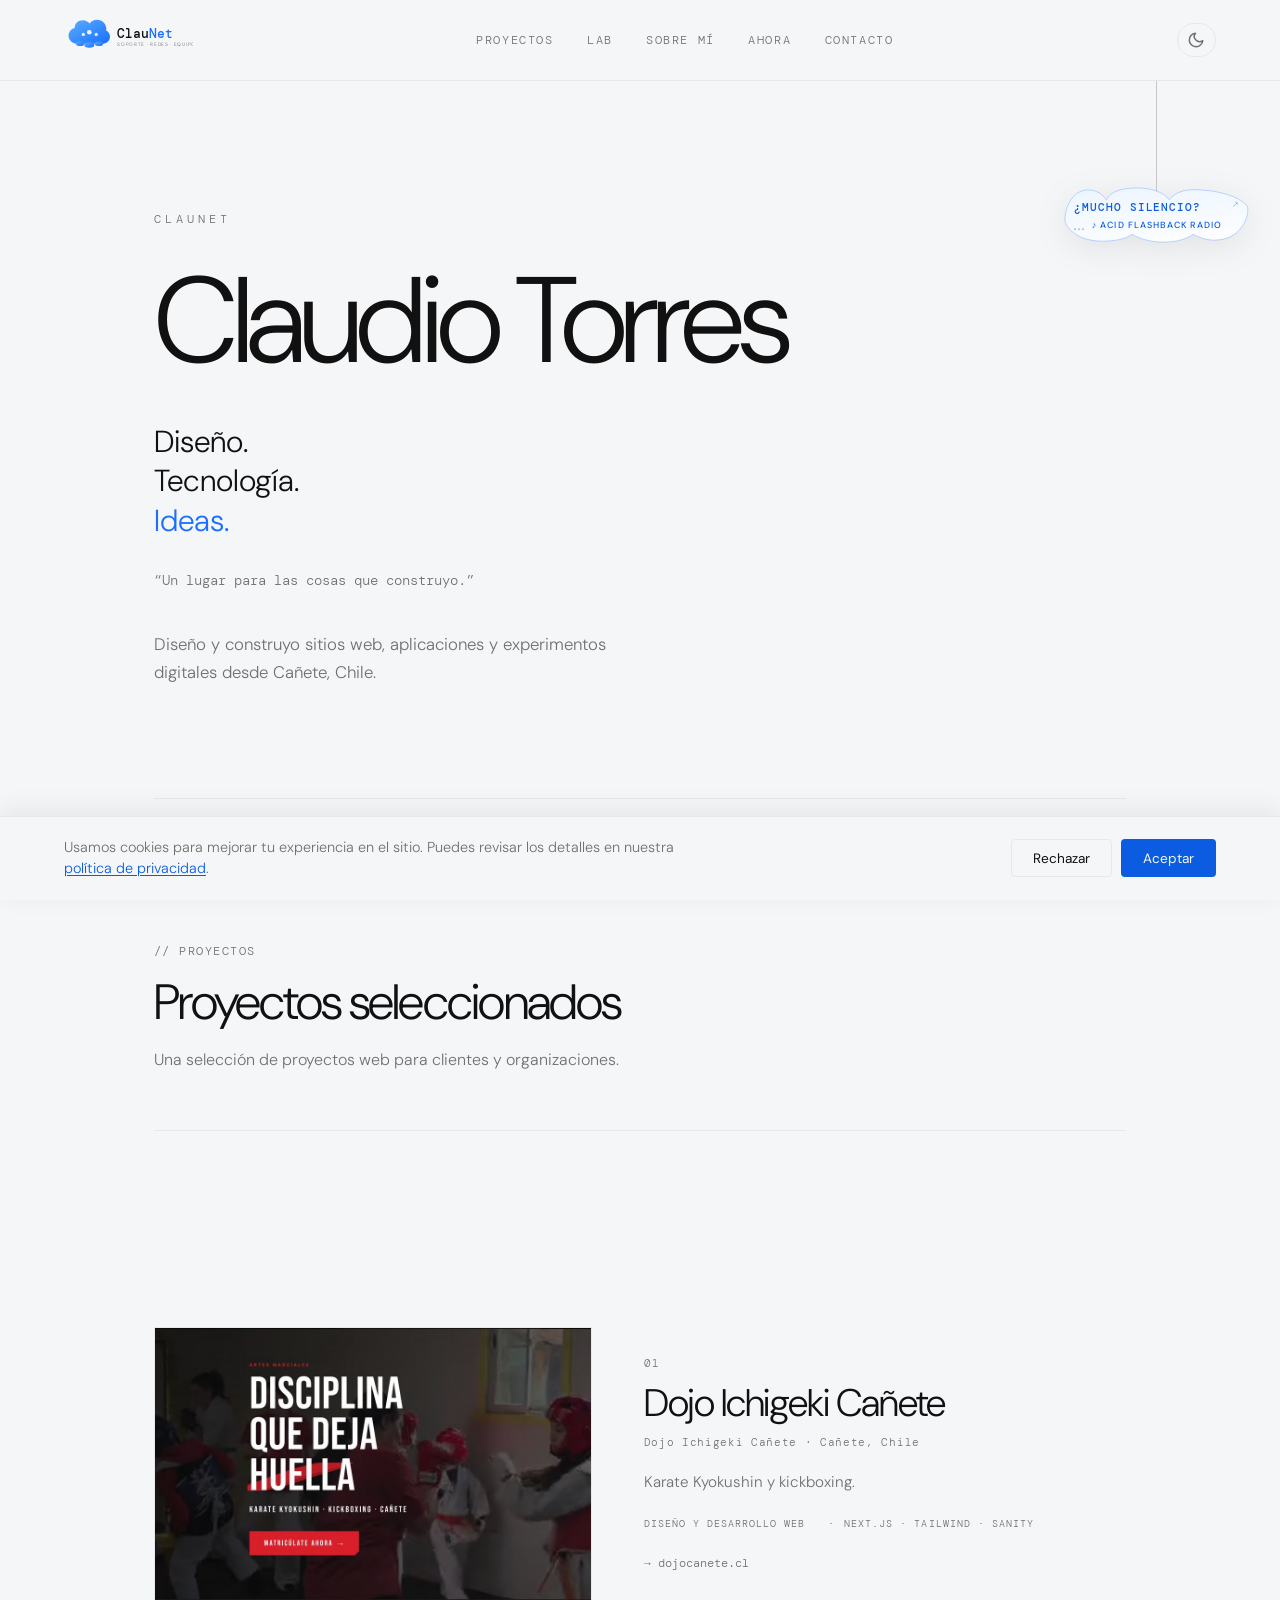
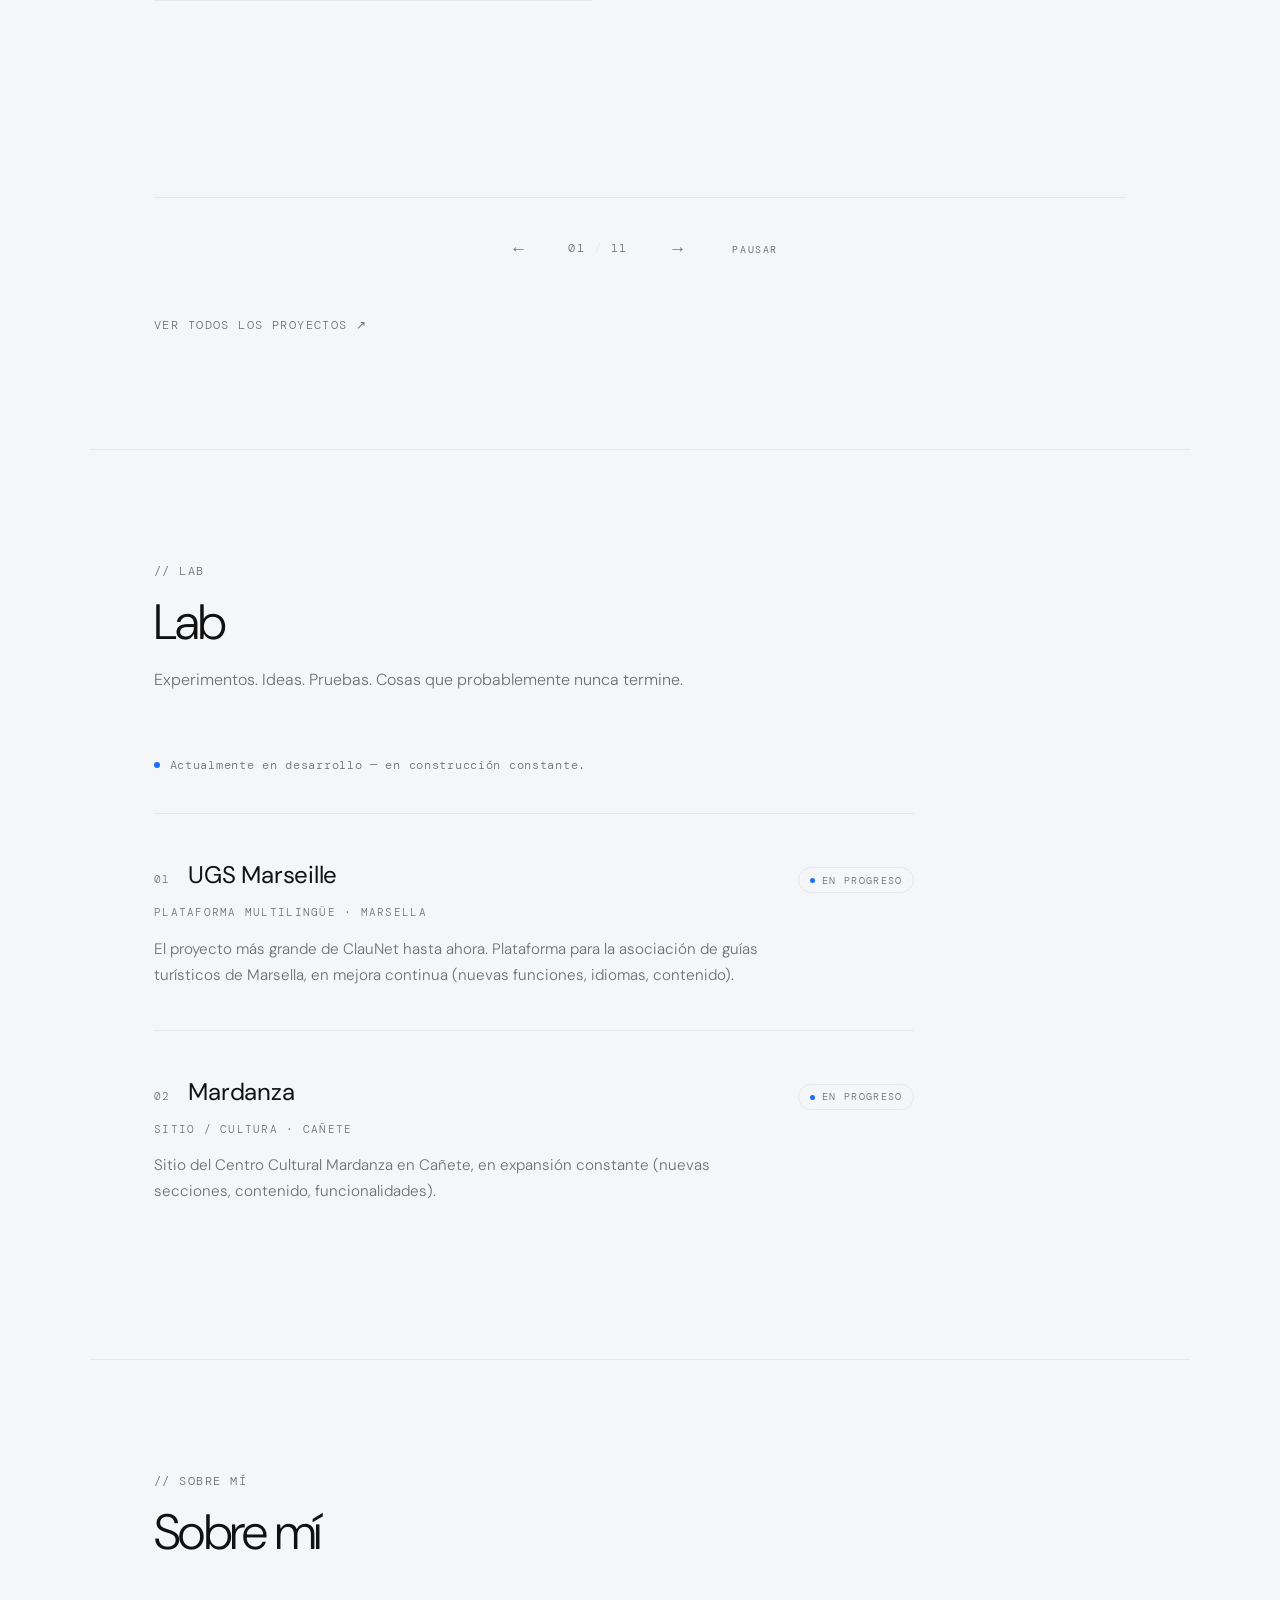
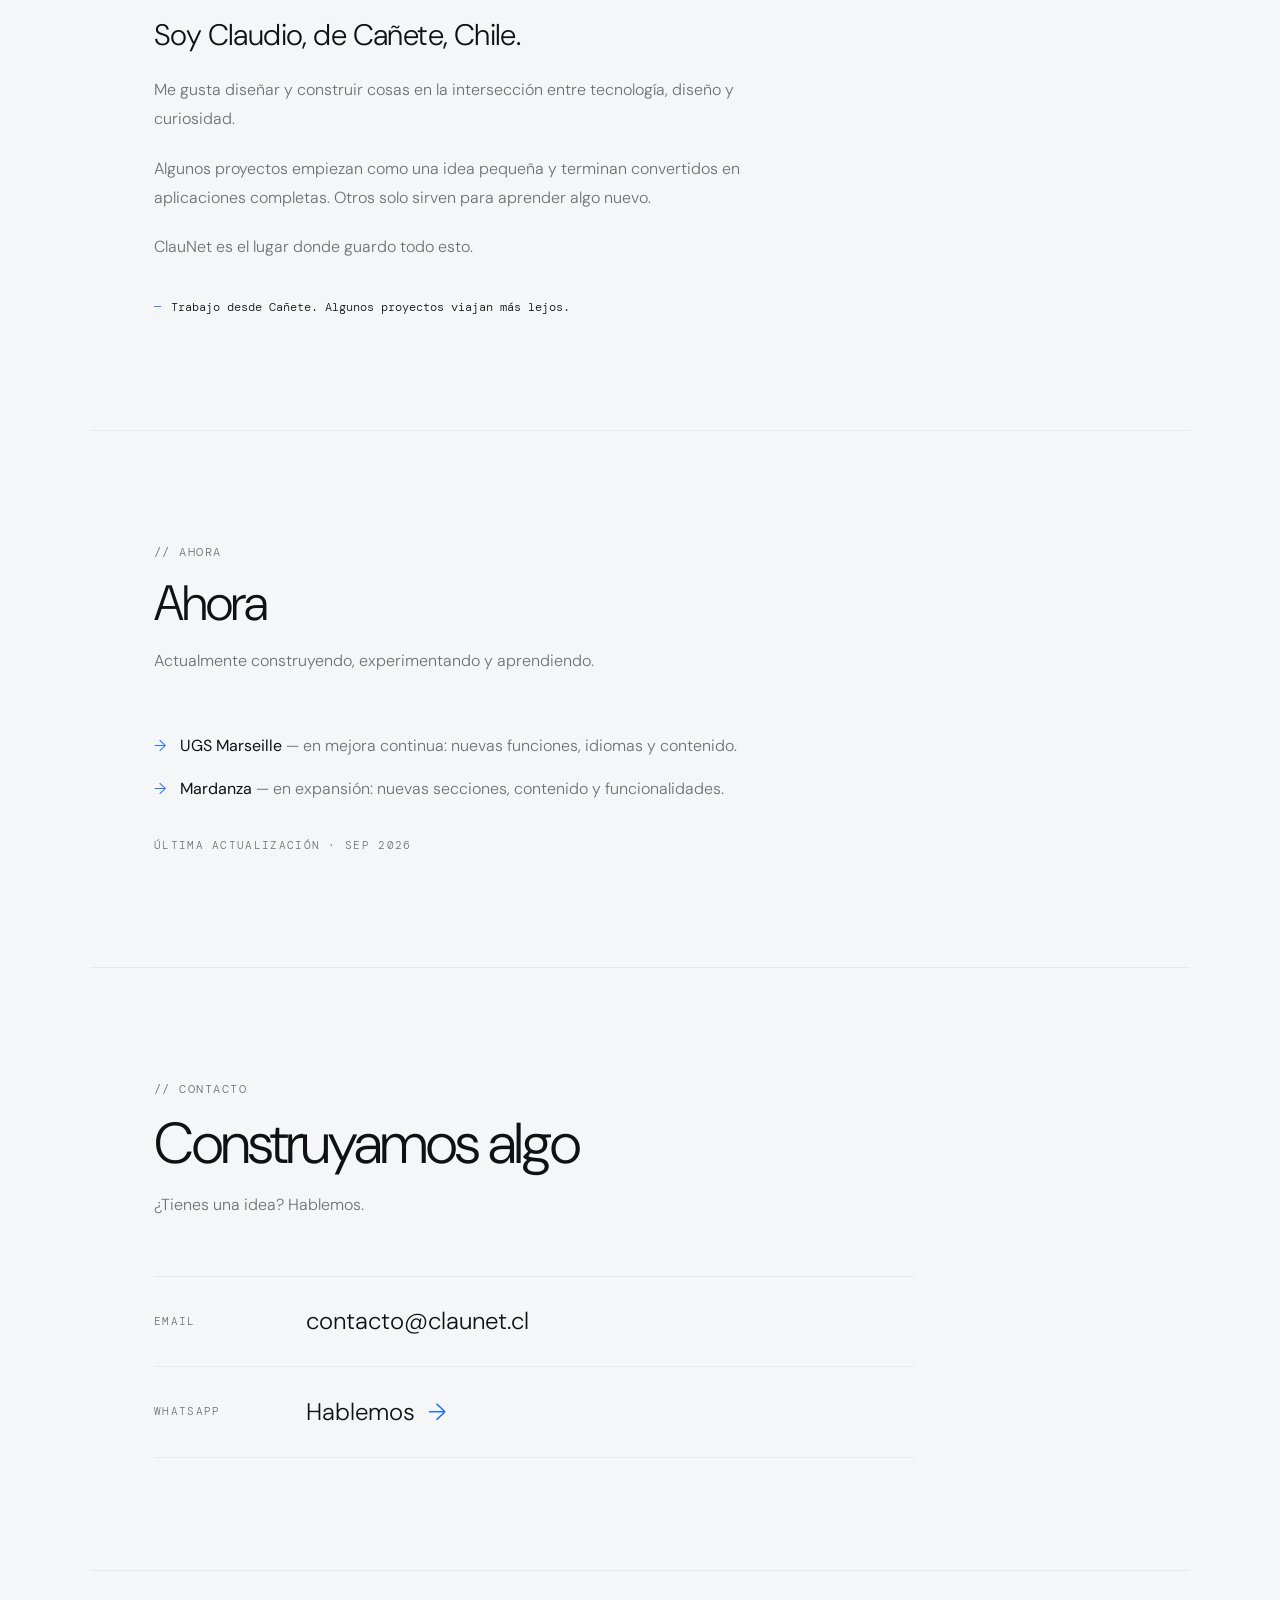
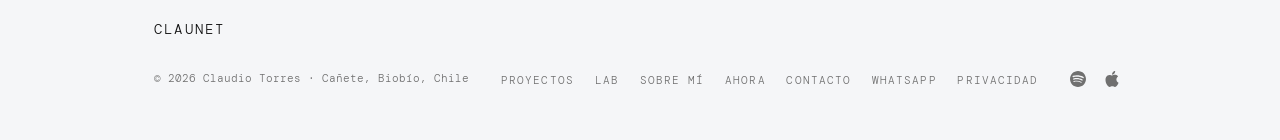
==== commit d3741d5b: "feat: sincronizar carrusel y trabajos.html con los 11 proyectos del portafolio" ====
--- a/index.html
+++ b/index.html
@@ -254,7 +254,7 @@
         <!-- ✏️ AÑO PENDIENTE <p class="work-year">20XX</p> -->
       </div>
       <figure class="work-media">
-        <img src="previews/felipe-wulfen-preview.jpg" alt="Vista del sitio de la Academia de Música Felipe Wulfen" width="1600" height="800" loading="lazy" decoding="async">
+        <img src="previews/felipe-wulfen-preview.jpg" alt="Vista del sitio de la Academia de Música Felipe Wulfen" width="1280" height="800" loading="lazy" decoding="async">
       </figure>
     </a>
 
@@ -284,14 +284,40 @@
       </figure>
     </a>
 
+    <a class="work-entry reveal" href="https://albergo-hostal.vercel.app" target="_blank" rel="noopener" style="--reveal-delay:0.4s">
+      <div class="work-body">
+        <p class="work-num">10</p>
+        <h3 class="work-name">Albergo Hostal</h3>
+        <p class="work-context">Hostal · Cañete, Chile</p>
+        <p class="work-url">→ albergo-hostal.vercel.app<span class="sr-only"> (abre en una nueva pestaña)</span></p>
+        <!-- ✏️ AÑO PENDIENTE <p class="work-year">20XX</p> -->
+      </div>
+      <figure class="work-media">
+        <img src="previews/albergo.jpg" alt="Vista del sitio de Albergo Hostal" width="1400" height="631" loading="lazy" decoding="async">
+      </figure>
+    </a>
+
+    <a class="work-entry reveal" href="https://ferreteria-la-italiana.vercel.app" target="_blank" rel="noopener" style="--reveal-delay:0.45s">
+      <div class="work-body">
+        <p class="work-num">11</p>
+        <h3 class="work-name">Ferretería La Italiana</h3>
+        <p class="work-context">Ferretería · Cañete, Chile</p>
+        <p class="work-url">→ ferreteria-la-italiana.vercel.app<span class="sr-only"> (abre en una nueva pestaña)</span></p>
+        <!-- ✏️ AÑO PENDIENTE <p class="work-year">20XX</p> -->
+      </div>
+      <figure class="work-media">
+        <img src="previews/ferreteria.jpg" alt="Vista del sitio de Ferretería La Italiana" width="1400" height="631" loading="lazy" decoding="async">
+      </figure>
+    </a>
+
     </div>
 
     <div class="work-carousel__nav" role="group" aria-label="Controles del carrusel de proyectos">
       <button type="button" class="work-nav-btn" data-carousel-prev aria-label="Proyecto anterior" aria-controls="workList"><span aria-hidden="true">←</span></button>
 
       <p class="work-counter">
-        <span class="sr-only" role="status" aria-live="polite" data-carousel-status>Proyecto 1 de 9</span>
-        <span class="work-counter__view" aria-hidden="true"><span data-carousel-current>01</span><span class="work-counter__sep">/</span><span data-carousel-total>09</span></span>
+        <span class="sr-only" role="status" aria-live="polite" data-carousel-status>Proyecto 1 de 11</span>
+        <span class="work-counter__view" aria-hidden="true"><span data-carousel-current>01</span><span class="work-counter__sep">/</span><span data-carousel-total>11</span></span>
       </p>
 
       <button type="button" class="work-nav-btn" data-carousel-next aria-label="Proyecto siguiente" aria-controls="workList"><span aria-hidden="true">→</span></button>
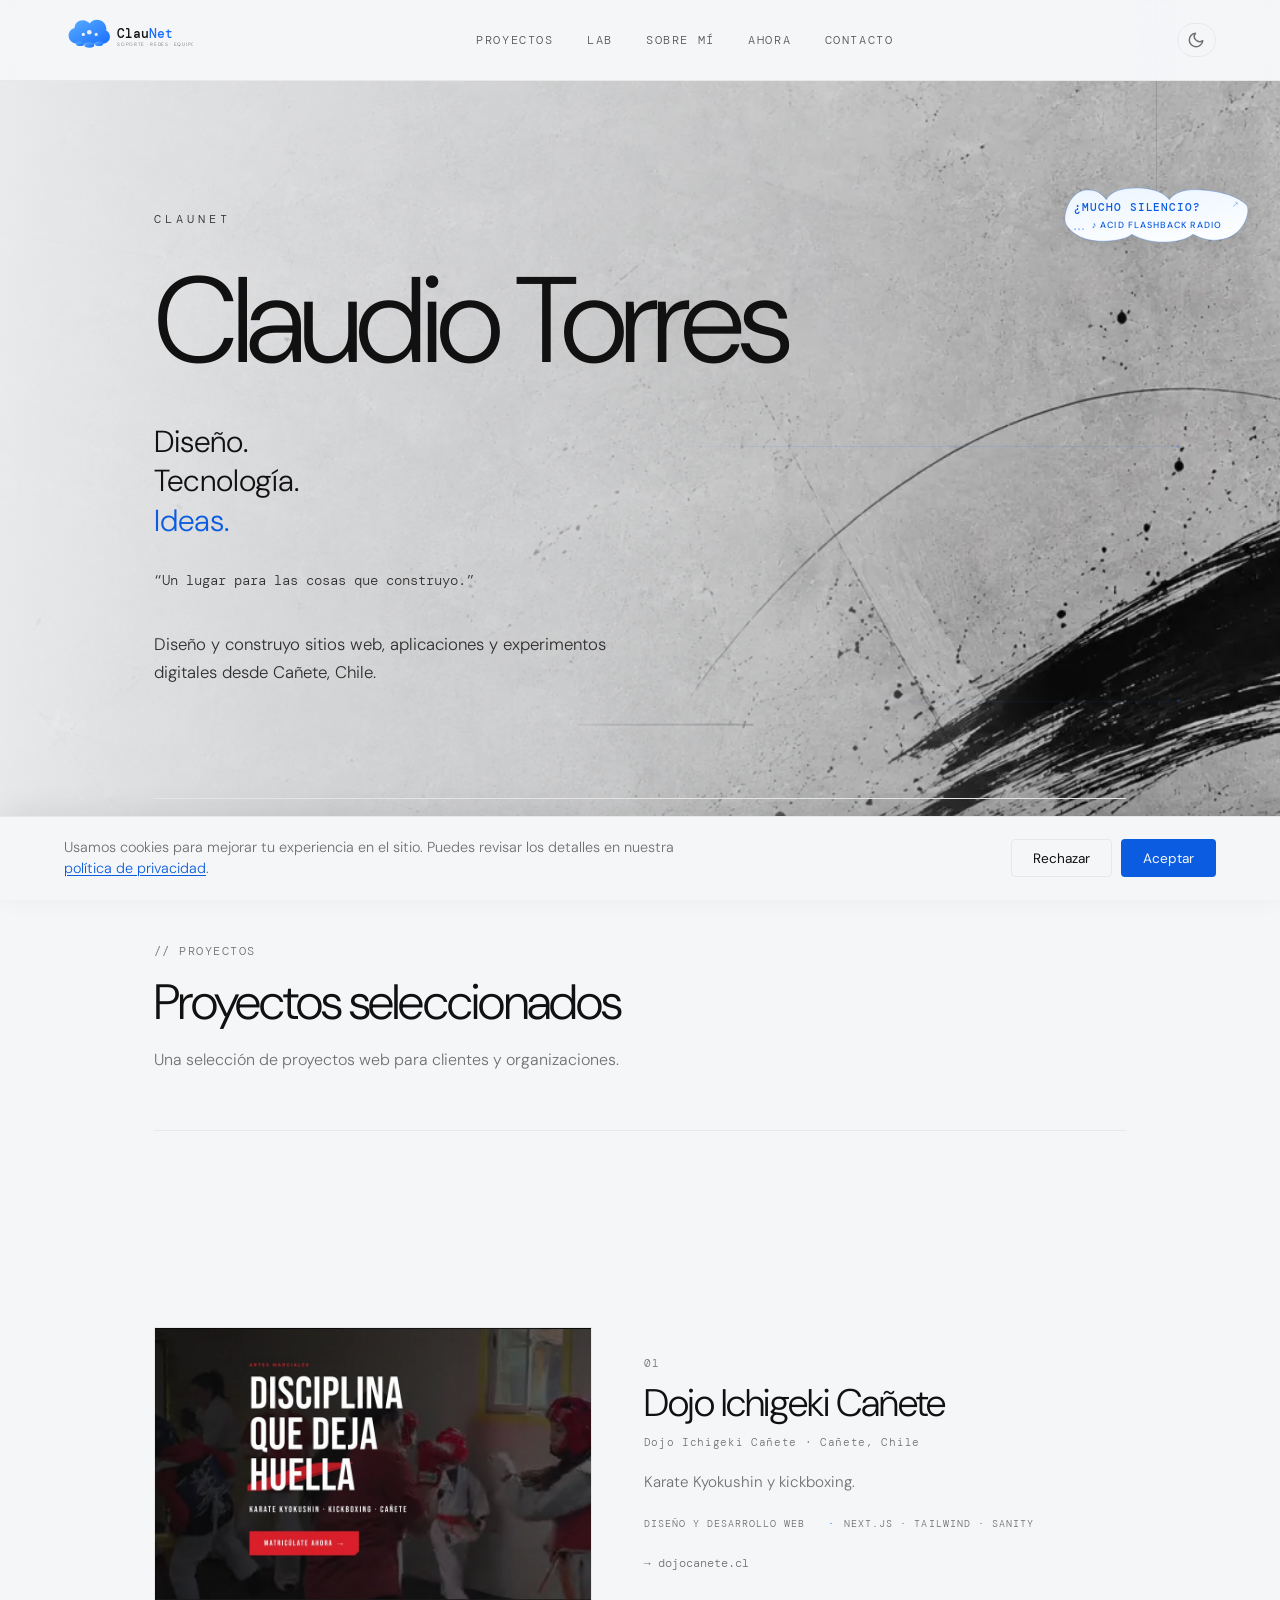
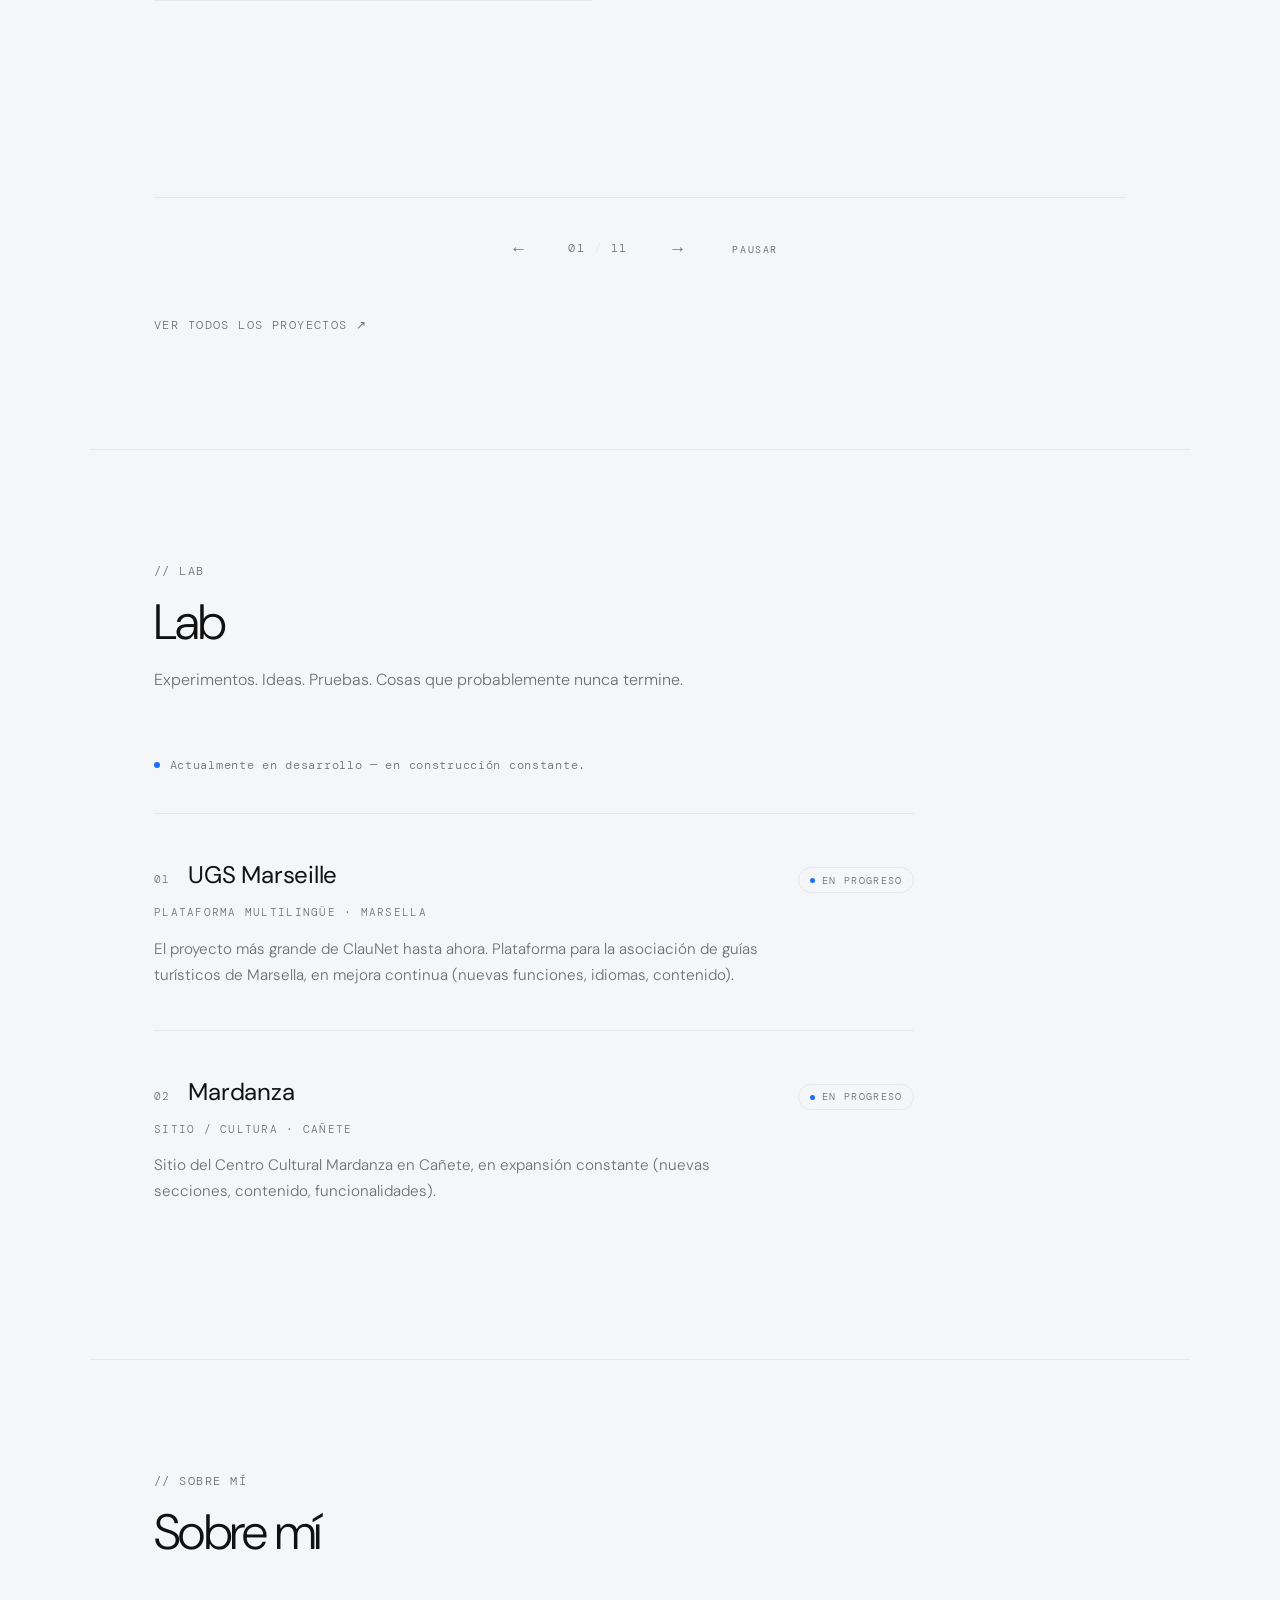
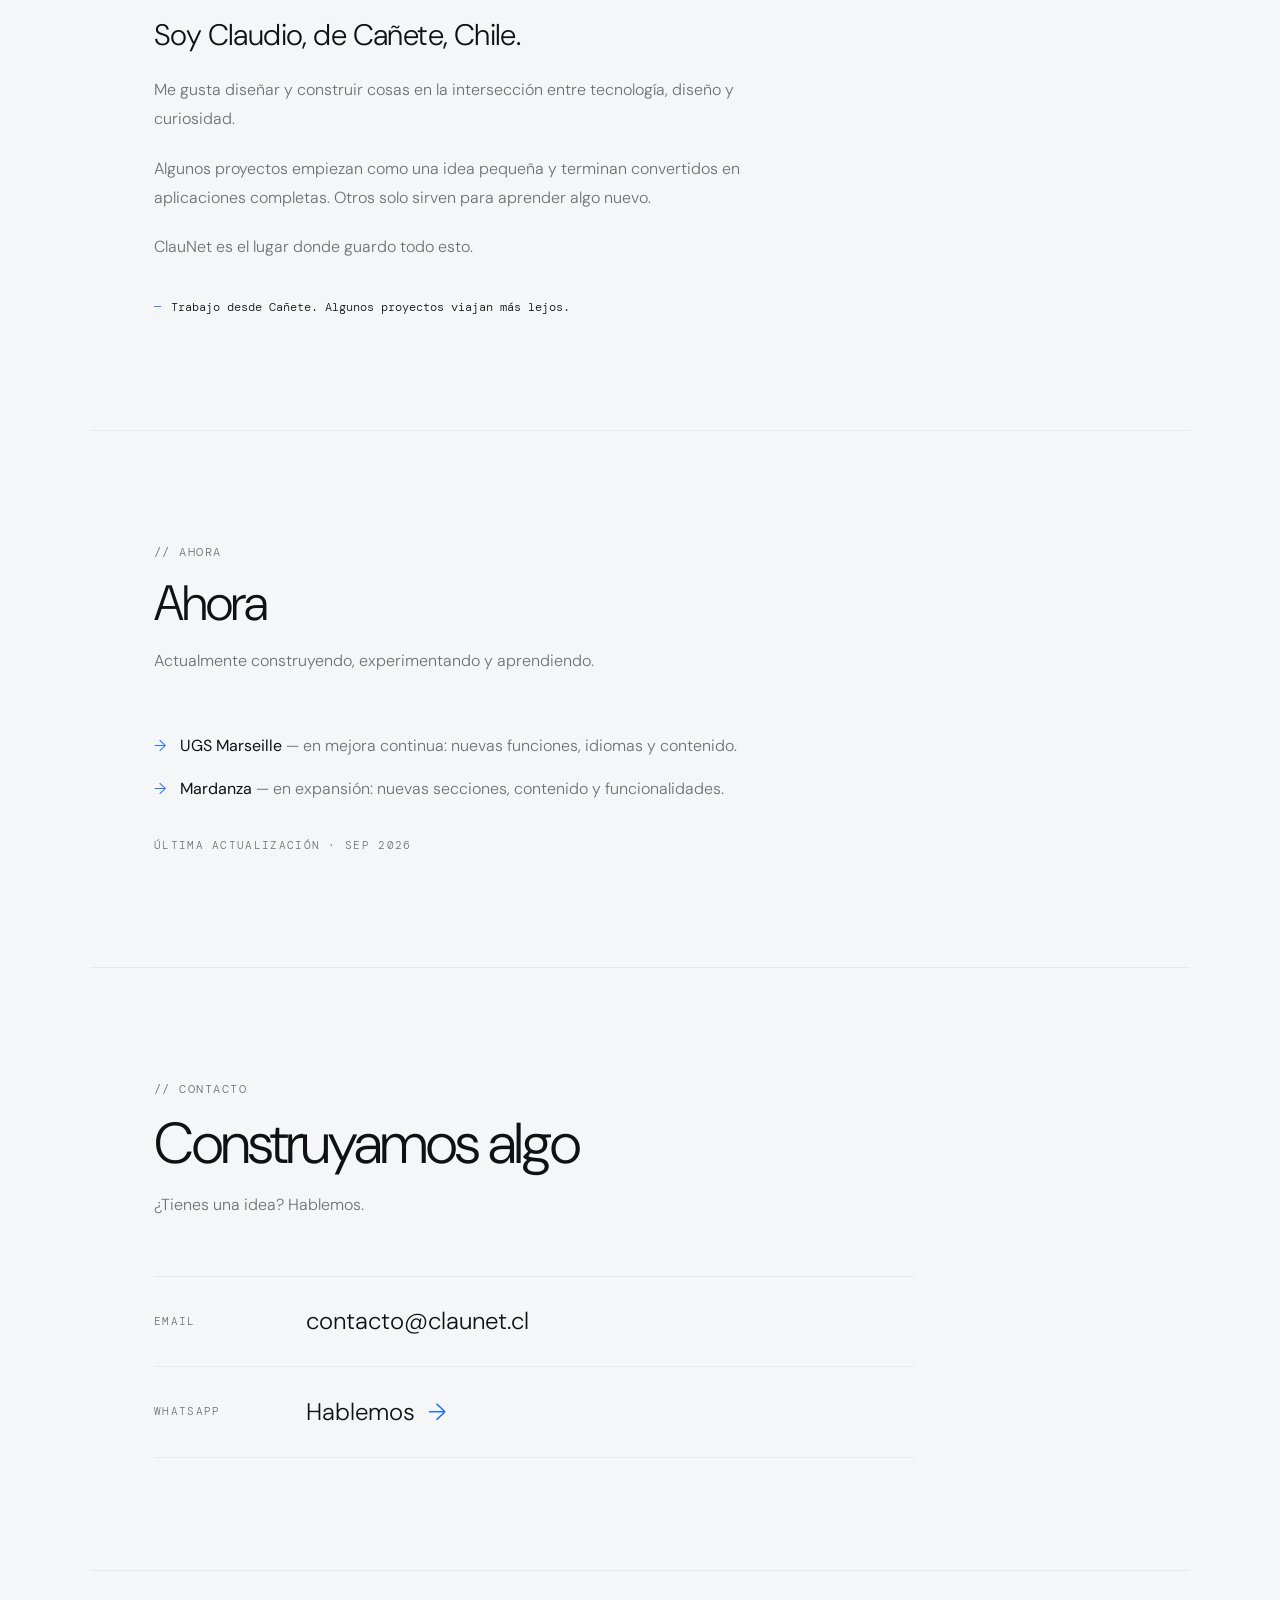
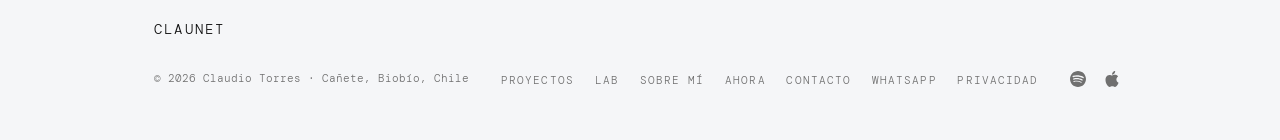
==== commit 917ced16: "feat(hero): efectos vivos sutiles (líneas, grano, barrido y deriva) en el hero oscuro" ====
--- a/index.html
+++ b/index.html
@@ -103,6 +103,11 @@
 
 <main>
 <header class="hero">
+  <!-- capa decorativa del hero (líneas técnicas, barrido y grano).
+       Solo CSS: vacía, aria-hidden, sin eventos y siempre detrás del
+       contenido — ver el bloque «capa decorativa» de home.css -->
+  <div class="hero-fx" aria-hidden="true"></div>
+
   <p class="hero-kicker">ClauNet</p>
   <h1 class="hero-title">Claudio Torres</h1>
 
--- a/base.css
+++ b/base.css
@@ -135,6 +135,37 @@
   border-bottom: 1px solid var(--border);
 }
 
+/* Nav translúcido — SOLO tema claro.
+   Al hacer scroll la textura del hero corre por debajo de la barra; con el
+   fondo sólido (--bg) se veía una junta dura entre el nav y la textura. Un
+   velo del mismísimo --bg —#f5f6f8 al 82%— y un desenfoque de 12px dejan
+   traslucir la textura difuminada y disuelven la junta. No se toca posición,
+   alto, padding ni el borde: solo el fondo, y solo en claro. En oscuro el nav
+   sigue opaco (ahí ya se ve bien).
+   Como el velo deja pasar la brocha oscura del hero, el fondo cae a gris
+   medio en el peor punto de scroll y los enlaces (--muted, #707070) bajaban
+   a ~3,1:1 (medido 1440/393). Por eso aquí también se fija --nav-link
+   (#555555), que mantiene ≥4,5:1 sobre ese fondo con margen (4,7:1 en el
+   peor caso, 393px). El logotipo «ClauNet» no cambia (exento por WCAG).
+   Se cubren los dos caminos del tema, igual que en los tokens de arriba:
+     · [data-theme="light"]          → claro elegido a mano (JS encendido)
+     · sin atributo + sistema claro  → claro por defecto (sin JS) */
+:root[data-theme="light"] .site-nav {
+  --nav-link: #555555;
+  background: rgba(245, 246, 248, 0.82);
+  -webkit-backdrop-filter: blur(12px);
+  backdrop-filter: blur(12px);
+}
+
+@media (prefers-color-scheme: light) {
+  :root:not([data-theme="dark"]) .site-nav {
+    --nav-link: #555555;
+    background: rgba(245, 246, 248, 0.82);
+    -webkit-backdrop-filter: blur(12px);
+    backdrop-filter: blur(12px);
+  }
+}
+
 .site-nav .nav-logo {
   display: inline-flex;
   align-items: center;
@@ -161,7 +192,11 @@
   font-size: 0.72rem;
   letter-spacing: 0.14em;
   text-transform: uppercase;
-  color: var(--muted);
+  /* --nav-link lo fija el velo translúcido del tema claro (ver el bloque
+     del nav, más arriba): sobre el fondo rebajado --muted (#707070) caía a
+     ~3,1:1 en el peor punto de scroll. Donde no está definido (oscuro) cae
+     a --muted, el color de siempre. El :hover sigue con --text. */
+  color: var(--nav-link, var(--muted));
   text-decoration: none;
   transition: color 0.2s var(--ease);
 }
@@ -787,38 +822,72 @@
   .radio-plate__eq { height: 9px; }
 }
 
-/* móvil: la placa crece un poco en alto para seguir siendo cómoda de
-   tocar; sin hover como único mecanismo, el toque siempre funciona */
+/* móvil: el letrero deja de COLGAR del nav.
+   Antes era una pieza colgante: el cordel dibujaba una liana desde el
+   borde superior del viewport —el nav tapaba su tramo de arriba— y la
+   nube quedaba a ~46px por debajo de la barra. Como el letrero es fixed,
+   esa franja (95–183px, arriba a la derecha) se quedaba clavada ahí y,
+   al hacer scroll, tapaba lo que pasara por debajo: el hero, «Sobre mí»,
+   «Ahora», el footer. Acortar el cordel no bastaba: seguía habiendo
+   liana y la nube seguía cayendo dentro del contenido.
+   En móvil se cambia el enfoque: se suprime el cordel por completo y la
+   nube se fija directamente bajo la barra, pegada al borde superior del
+   área de contenido. El nav móvil mide 94,5–95px en TODO el rango
+   (320–615px), así que ese es el punto de anclaje. La barra sigue por
+   encima (z-index 100 > 90), de modo que la nube nunca la invade.
+   Sigue siendo position: fixed real —no se mueve con el scroll—, pero
+   ya no solapa ninguna sección. No se toca el contenido: texto, enlace
+   y audio quedan igual.
+   Y como aquí la pieza sí queda sobre el contenido al hacer scroll, se
+   retira al llegar a «// proyectos»: site.js le pone .is-off cuando el
+   hero termina de salir del viewport y la clase la desvanece (0,3s) y
+   la saca del camino táctil. Al volver al hero reaparece. Todo esto
+   vive SOLO aquí: en escritorio el letrero sigue igual que siempre. */
 @media (max-width: 620px) {
-  /* aquí el nav se parte en dos filas (logo + enlaces) y mide ~95px:
-     el cordel tapa eso y deja 40 a la vista. Es el largo que vale en
-     cualquier página —también en las internas, donde el titular
-     arranca justo bajo el nav y no hay hueco para colgar más abajo— */
+  /* ancla viva: la nube cuelga del cordel en escritorio; en móvil el
+     cordel desaparece y el alto del contenedor pasa a ser solo el de la
+     placa, así que basta con mover el `top` */
   .radio-hang {
-    --cord-tapa: 95px;
-    --cord-vivo: 40px;
-  }
-
-  /* en el home sí hay hero y el titular empieza más abajo: la nube
-     cuelga 20px más que en la base —lo justo para no quedarse pegada
-     al nav— pero sin llegar a dominar el hero. El hero le deja el
-     sitio por arriba (home.css) y así el titular queda a ~20px de la
-     nube. Si el navegador no entiende :has(), se queda el largo de
-     arriba */
-  body:has(.hero) .radio-hang { --cord-vivo: 60px; }
-
+    top: calc(95px + 0.4rem);   /* justo bajo la barra (95px) */
+    --junta: 0px;               /* sin cordel, no hay unión que absorber */
+  }
+
+  /* el fundido al salir del hero: solo opacidad y visibilidad —la
+     oscilación de la pieza usa transform, así que no se toca—. Con
+     visibilidad en la transición el enlace deja de ser alcanzable con
+     Tab justo al terminar el fundido, no antes.
+     La transición llega un frame después de cargar (site.js añade
+     .is-live): así una recarga a media página no pilla al letrero
+     desvaneciéndose —nace ya retirado— y solo los cambios que siguen
+     van suaves */
+  .radio-hang.is-live {
+    transition: opacity 0.3s var(--ease), visibility 0.3s var(--ease);
+  }
+
+  /* letrero retirado (site.js, .hero fuera del viewport) */
+  .radio-hang.is-off {
+    opacity: 0;
+    visibility: hidden;
+    pointer-events: none;
+  }
+
+  /* el cordel: fuera por completo —ni liana ni punto de anclaje—, para
+     que la pieza no dependa de ningún alto colgado del viewport */
+  .radio-hang::before { display: none; }
+
+  /* y la placa se encoge un punto más: sigue cómoda de tocar, pero ya no
+     compite con el contenido. Conserva la identidad de la nube. */
   .radio-plate {
-    gap: 0.24rem;
-    padding: 0.5rem 0.52rem;
-    /* la caja de siempre, con el alto táctil mínimo garantizado */
-    min-width: 146px;
-    min-height: 44px;
-  }
-
-  .radio-plate__title { font-size: 0.58rem; letter-spacing: 0.04em; }
-  .radio-plate__meta { font-size: 0.46rem; letter-spacing: 0.09em; gap: 0.3rem; }
-  .radio-plate__eq { height: 8px; }
-  .radio-plate__title--error { font-size: 0.5rem; }
+    gap: 0.2rem;
+    padding: 0.4rem 0.48rem;
+    min-width: 120px;
+    min-height: 38px;
+  }
+
+  .radio-plate__title { font-size: 0.5rem; letter-spacing: 0.04em; }
+  .radio-plate__meta { font-size: 0.4rem; letter-spacing: 0.09em; gap: 0.26rem; }
+  .radio-plate__eq { height: 6px; }
+  .radio-plate__title--error { font-size: 0.46rem; }
 }
 
 /* ===== Reveal on scroll =====
--- a/home.css
+++ b/home.css
@@ -36,6 +36,297 @@
   justify-content: flex-start;
 }
 
+/* ===== Hero — fondo editorial (prueba reversible) =====
+   La textura de papel/cemento vive SOLO en este bloque: un ::before a
+   sangre (100vw) detrás del texto. Ni el HTML, ni el nav, ni la nube de
+   la radio, ni el botón de WhatsApp cambian una línea. Para revertir la
+   prueba basta con borrar este bloque completo: las reglas existentes de
+   .hero y de los textos siguen intactas, aquí solo se gana por
+   especificidad (.hero .algo).
+
+   ▸ Composición. La imagen (1983×793, ratio 2,5:1) es muy apaisada y el
+     hero es alto: con `cover` el recorte es siempre lateral (se ve el
+     71% del ancho en escritorio y ~25% en móvil), nunca vertical. Por
+     eso solo manda `background-position` horizontal:
+       - anclada a la IZQUIERDA el negativo limpio cae bajo el titular y
+         el texto pequeño; las pinceladas (borde derecho, esquina
+         superior derecha y barrida inferior) quedan fuera del recorte o
+         en el borde inferior derecho;
+       - anclada al centro o a la derecha la tinta entra debajo del
+         titular y de los párrafos.
+   ▸ Peso. El JPEG maestro de 1983 px pesa 475 KB y ya no lo carga el
+     CSS: se sirve un derivado de 1600 px por ancho, en WebP q80
+     (`claunet-hero-editorial-preview-1600.webp`, 137 KB, 3,5× menos) con
+     su JPEG q82 homólogo (`…-preview-1600.jpg`, 215 KB) de respaldo. El
+     maestro se queda en `previews/` como fuente, siguiendo la convención
+     `-preview` de la carpeta.
+     Ambos conservan el ratio del maestro (2,5:1), así que el recorte
+     —que depende del ratio, no del tamaño— es el mismo elija el que
+     elija el navegador. A 1600 px el hero de escritorio escala la
+     textura 1,27× (con el maestro era 1,02×) y el de móvil la reduce
+     (0,95×): sobre este grano, con el velo encima, no se aprecia; si
+     alguna vez molestara, basta con subir el derivado al ancho maestro.
+   ▸ Velo de contraste. Encima de la textura va un degradado del color de
+     página: opaco donde viven titular, manifiesto y párrafos, disuelto
+     al 82% para no borrar las pinceladas. Sin él el grano y las
+     salpicaduras dejaban el texto pequeño en 1,2–1,8:1. Con él, y con la
+     tinta del hero un punto más oscura (--hero-ink), el texto pequeño
+     mide 8,7–10,9:1 y el titular 12,0–13,0:1. El caso apretado es
+     «Ideas.»: en escritorio mide 4,15–4,27:1, pero a 30,4 px cuenta como
+     texto grande (umbral 3:1); en móvil la línea baja a 19,2 px y le toca
+     el 4,5:1 estricto, así que el bloque de móvil sube las dos primeras
+     paradas del velo y lo deja en 4,77:1 (ver más abajo). Medido en
+     1440/1280/393/360: 28/28 filas en AA, ninguna por debajo.
+   ▸ Los dos temas. La capa vive en claro y en oscuro: es la MISMA escena
+     con dos maestros, así que hereda encuadre y estructura y solo cambia
+     el velo, que toma el --bg de cada tema (claro #f5f6f8, oscuro
+     #0f0f0f). Las PARADAS del velo son las mismas en los dos temas —los
+     mismos tramos y los mismos alfas—, pero la tinta del hero no: el
+     maestro oscuro, aunque su media es muy baja (29/255 frente a 119 del
+     claro), esconde un trazo fino y brillante que cruza justo por la
+     banda del manifiesto y del párrafo. Ahí la --muted del tema
+     (#8a8a8a) no llega al 4,5:1 (3,4:1 simulado, 3,6:1 medido en 1280),
+     así que el hero oscuro también se da su propia tinta, #c8c8c8, en
+     espejo de la que el claro se da (#2f2f2f) por el mismo motivo: ganar
+     margen sobre una textura que no controla. */
+.hero {
+  position: relative;
+  isolation: isolate;
+  /* Tinta del hero sobre la textura. En claro el texto pequeño sube a
+     #2f2f2f (8,7–10,9:1 sobre el velo) y «Ideas.» usa el azul oscuro de
+     marca --accent-strong (4,15–4,27:1 en escritorio, donde es texto
+     grande, y 4,77:1 en móvil). En oscuro el texto pequeño sube a
+     #c8c8c8 —el espejo de ese #2f2f2f, ver la nota del tema oscuro más
+     abajo— y «Ideas.» se queda con --accent (#4d8fff), que sobre el velo
+     oscuro mide 5,9:1 (texto grande, umbral 3:1). */
+  --hero-ink: #2f2f2f;
+  --hero-accent: var(--accent-strong);
+
+  /* Tinta de los efectos decorativos (líneas técnicas, marcas, grano y
+     barrido). Se dan como canales + alfa, y todos pasan por --fx-factor:
+     así el bloque de móvil baja la intensidad de golpe —sin repetir
+     colores ni pelear con la cascada de temas— y el tema oscuro solo
+     cambia los números. */
+  --fx-rgb: 26, 111, 255;
+  --fx-a-line: 0.12;
+  --fx-a-soft: 0.07;
+  --fx-a-dot: 0.22;
+  --fx-grano-a: 0.09;
+  --fx-barrido-a: 0.4;
+  --fx-factor: 1;
+  --fx-line: rgba(var(--fx-rgb), calc(var(--fx-a-line) * var(--fx-factor)));
+  --fx-line-soft: rgba(var(--fx-rgb), calc(var(--fx-a-soft) * var(--fx-factor)));
+  --fx-dot: rgba(var(--fx-rgb), calc(var(--fx-a-dot) * var(--fx-factor)));
+  --fx-grano: calc(var(--fx-grano-a) * var(--fx-factor));
+  --fx-barrido: calc(var(--fx-barrido-a) * var(--fx-factor));
+}
+
+.hero .hero-kicker,
+.hero .quote,
+.hero .hero-lede,
+.hero .meta-rail { color: var(--hero-ink); }
+
+.hero .manifesto .line-accent { color: var(--hero-accent); }
+
+.hero::before {
+  content: '';
+  position: absolute;
+  top: 0;
+  bottom: 0;
+  left: 50%;
+  width: 100vw;
+  transform: translateX(-50%);
+  z-index: -1;               /* detrás del texto: el body queda detrás */
+  pointer-events: none;      /* es decorativa: no intercepta clics */
+  /* Dos capas en el mismo ::before: el velo encima (el degradado va
+     primero) y la textura debajo. El velo es --bg claro (#f5f6f8) en
+     número porque esta capa no llega a pintarse nunca en oscuro.
+     1) Respaldo: velo + JPEG.  */
+  background-image:
+    linear-gradient(90deg, rgba(245, 246, 248, 0.9) 0%, rgba(245, 246, 248, 0.55) 45%, rgba(245, 246, 248, 0) 82%),
+    url('previews/claunet-hero-editorial-preview-1600.jpg');
+  /* 2) Preferente: velo + WebP. Si el navegador no entiende image-set()
+     descarta esta declaración entera y se queda con la de arriba, así
+     que nunca llega a pedir un formato que no sepa pintar. */
+  background-image:
+    linear-gradient(90deg, rgba(245, 246, 248, 0.9) 0%, rgba(245, 246, 248, 0.55) 45%, rgba(245, 246, 248, 0) 82%),
+    image-set(url('previews/claunet-hero-editorial-preview-1600.webp') type('image/webp'),
+              url('previews/claunet-hero-editorial-preview-1600.jpg') type('image/jpeg'));
+  background-repeat: no-repeat;
+  background-size: cover;
+  background-position: left center;
+  /* entrada del fondo (Efecto 6): un fundido corto que arranca en el
+     mismo compás que los títulos. Con prefers-reduced-motion base.css
+     apaga la animación y la textura queda estática, ya a la vista. */
+  animation: hero-bg-in 0.9s var(--ease) both;
+}
+
+/* En móvil la ventana visible se cierra a ~un cuarto del ancho de la
+   imagen: se ancla algo a la derecha para que asomen las salpicaduras y
+   el arranque de la barrida inferior, pero sin que la tinta llegue
+   debajo del titular ni del párrafo. No es el mismo recorte que en
+   escritorio.
+   Aquí el velo además sube. Al cruzar el breakpoint el manifiesto baja a
+   19,2 px, así que «Ideas.» deja de contar como texto grande y le toca el
+   4,5:1 estricto, no el 3:1 del escritorio; con las paradas de escritorio
+   se quedaba en 4,48:1. Sube solo el primer tramo (0,96 y 0,62) y el
+   resto del degradado —incluido el 0 al 82%— no se toca, así que la
+   textura del extremo derecho se ve igual que en escritorio. Medido:
+   «Ideas.» pasa a 4,77:1 en 393 px y en 360 px (su percentil 2 y 98
+   quedan en 4,60:1 y 4,51:1, también por encima del umbral).
+   Van las dos declaraciones (respaldo y image-set) para que el camino
+   sin image-set() reciba también este velo. */
+@media (max-width: 620px) {
+  .hero::before {
+    background-position: 30% center;
+    background-image:
+      linear-gradient(90deg, rgba(245, 246, 248, 0.96) 0%, rgba(245, 246, 248, 0.62) 45%, rgba(245, 246, 248, 0) 82%),
+      url('previews/claunet-hero-editorial-preview-1600.jpg');
+    background-image:
+      linear-gradient(90deg, rgba(245, 246, 248, 0.96) 0%, rgba(245, 246, 248, 0.62) 45%, rgba(245, 246, 248, 0) 82%),
+      image-set(url('previews/claunet-hero-editorial-preview-1600.webp') type('image/webp'),
+                url('previews/claunet-hero-editorial-preview-1600.jpg') type('image/jpeg'));
+  }
+}
+
+/* ── Tema oscuro: la misma escena en su versión de tinta oscura ──
+   No hay segundo encuadre que inventar: `claunet-hero-editorial-dark` es
+   la misma composición con el papel en negro (media 29/255 frente a 119
+   del maestro claro), así que hereda cover, el anclaje a la izquierda en
+   escritorio y el 30% en móvil, y el mismo apagado al 82%. Las paradas
+   del velo son idénticas a las del claro; solo cambia el color, que pasa
+   a --bg oscuro (#0f0f0f) en número.
+   La tinta SÍ cambia respecto a los tokens del tema. El maestro oscuro
+   no es plano: un trazo fino y brillante (pico ~90–130/255 en el maestro
+   de 1600, frente a una media de 29) cruza la banda del manifiesto y del
+   párrafo. Sobre ese trazo la --muted del tema (#8a8a8a) se queda en
+   3,4:1 (simulación) y 3,6:1 (medición real en 1280), por debajo del
+   4,5:1 del texto normal. La salida es la misma jugada que en claro, solo
+   que al revés: el hero se da su propia tinta, #c8c8c8, y «Ideas.» se
+   queda con --accent (#4d8fff). El valor no es a ojo: en claro la --muted
+   (#707070) está a 134/255 del fondo y la tinta del hero (#2f2f2f) a
+   199/255, 1,485× más lejos; aplicado al fondo oscuro (#0f0f0f) sobre la
+   --muted (#8a8a8a) eso da 15 + 1,485·123 ≈ 198, que redondeado es
+   #c8c8c8. Medido con esa tinta el peor caso sube a 6,9:1 en 1280 y 9,9:1
+   en 1440: 8/8 elementos en AA. Se cubren los dos caminos de tema del
+   sitio (atributo del toggle y prefers-color-scheme). */
+:root[data-theme="dark"] .hero {
+  --hero-ink: #c8c8c8;
+  --hero-accent: var(--accent);
+  /* los efectos decorativos suben un punto en oscuro: sobre tinta negra
+     una línea al 12% se pierde, y el azul de marca claro (120, 182, 255)
+     lee mejor que el oscuro del tema claro */
+  --fx-rgb: 120, 182, 255;
+  --fx-a-line: 0.2;
+  --fx-a-soft: 0.11;
+  --fx-a-dot: 0.34;
+  --fx-grano-a: 0.12;
+  --fx-barrido-a: 0.55;
+}
+:root[data-theme="dark"] .hero::before {
+  display: block;
+  background-image:
+    linear-gradient(90deg, rgba(15, 15, 15, 0.9) 0%, rgba(15, 15, 15, 0.55) 45%, rgba(15, 15, 15, 0) 82%),
+    url('previews/claunet-hero-editorial-dark-preview-1600.jpg');
+  background-image:
+    linear-gradient(90deg, rgba(15, 15, 15, 0.9) 0%, rgba(15, 15, 15, 0.55) 45%, rgba(15, 15, 15, 0) 82%),
+    image-set(url('previews/claunet-hero-editorial-dark-preview-1600.webp') type('image/webp'),
+              url('previews/claunet-hero-editorial-dark-preview-1600.jpg') type('image/jpeg'));
+}
+
+/* En móvil el velo oscuro sube en las mismas dos paradas que el claro, y
+   por el mismo motivo: al cruzar el breakpoint el manifiesto baja a
+   19,2 px, así que «Ideas.» deja de contar como texto grande y le toca el
+   4,5:1 estricto. El resto del degradado —incluido el 0 al 82%— no se
+   toca, así que las pinceladas del extremo derecho se ven igual que en
+   escritorio y que en claro. Van las dos declaraciones para que el camino
+   sin image-set() reciba también este velo. */
+@media (max-width: 620px) {
+  :root[data-theme="dark"] .hero::before {
+    background-image:
+      linear-gradient(90deg, rgba(15, 15, 15, 0.96) 0%, rgba(15, 15, 15, 0.62) 45%, rgba(15, 15, 15, 0) 82%),
+      url('previews/claunet-hero-editorial-dark-preview-1600.jpg');
+    background-image:
+      linear-gradient(90deg, rgba(15, 15, 15, 0.96) 0%, rgba(15, 15, 15, 0.62) 45%, rgba(15, 15, 15, 0) 82%),
+      image-set(url('previews/claunet-hero-editorial-dark-preview-1600.webp') type('image/webp'),
+                url('previews/claunet-hero-editorial-dark-preview-1600.jpg') type('image/jpeg'));
+  }
+}
+
+@media (prefers-color-scheme: dark) {
+  :root:not([data-theme="light"]) .hero {
+    --hero-ink: #c8c8c8;
+    --hero-accent: var(--accent);
+    --fx-rgb: 120, 182, 255;
+    --fx-a-line: 0.2;
+    --fx-a-soft: 0.11;
+    --fx-a-dot: 0.34;
+    --fx-grano-a: 0.12;
+    --fx-barrido-a: 0.55;
+  }
+  :root:not([data-theme="light"]) .hero::before {
+    display: block;
+    background-image:
+      linear-gradient(90deg, rgba(15, 15, 15, 0.9) 0%, rgba(15, 15, 15, 0.55) 45%, rgba(15, 15, 15, 0) 82%),
+      url('previews/claunet-hero-editorial-dark-preview-1600.jpg');
+    background-image:
+      linear-gradient(90deg, rgba(15, 15, 15, 0.9) 0%, rgba(15, 15, 15, 0.55) 45%, rgba(15, 15, 15, 0) 82%),
+      image-set(url('previews/claunet-hero-editorial-dark-preview-1600.webp') type('image/webp'),
+                url('previews/claunet-hero-editorial-dark-preview-1600.jpg') type('image/jpeg'));
+  }
+  @media (max-width: 620px) {
+    :root:not([data-theme="light"]) .hero::before {
+      background-image:
+        linear-gradient(90deg, rgba(15, 15, 15, 0.96) 0%, rgba(15, 15, 15, 0.62) 45%, rgba(15, 15, 15, 0) 82%),
+        url('previews/claunet-hero-editorial-dark-preview-1600.jpg');
+      background-image:
+        linear-gradient(90deg, rgba(15, 15, 15, 0.96) 0%, rgba(15, 15, 15, 0.62) 45%, rgba(15, 15, 15, 0) 82%),
+        image-set(url('previews/claunet-hero-editorial-dark-preview-1600.webp') type('image/webp'),
+                  url('previews/claunet-hero-editorial-dark-preview-1600.jpg') type('image/jpeg'));
+    }
+  }
+}
+
+/* ── Deriva del puntero (solo escritorio y solo tema oscuro) ──
+   Este bloque NO cambia el encuadre en reposo: la capa a sangre se
+   ensancha 12px por lado —que quedan fuera de la ventana y recorta la
+   guarda del desborde, unas líneas más abajo— y la posición de fondo sube
+   esos mismos 12px, de modo que la textura sigue anclada exactamente al
+   borde izquierdo de siempre. El desplazamiento (--hero-px, lo escribe
+   site.js) va con transform: mueve la capa entera, así que `cover` no
+   puede dejar hueco por ningún lado. El eje Y no se toca a propósito: con
+   estas proporciones `cover` no deja holgura vertical y arrastrar la
+   textura dejaría una franja sin imagen en el borde inferior del hero. La
+   profundidad la da .hero-fx, que sí se mueve en los dos ejes dentro de la
+   sección. */
+@media (min-width: 621px) {
+  :root[data-theme="dark"] .hero::before {
+    width: calc(100vw + 24px);
+    background-position: 12px center;
+    transform: translate3d(calc(-50% + var(--hero-px, 0px)), 0, 0);
+  }
+}
+
+@media (min-width: 621px) and (prefers-color-scheme: dark) {
+  :root:not([data-theme="light"]) .hero::before {
+    width: calc(100vw + 24px);
+    background-position: 12px center;
+    transform: translate3d(calc(-50% + var(--hero-px, 0px)), 0, 0);
+  }
+}
+
+/* ── Guarda del desborde ──
+   La capa a sangre del hero se pasa 12px por cada lado —y site.js la corre
+   hasta 6px más— para no dejar nunca una tira sin textura al moverla. Ese
+   sobrante se recorta aquí, en main, y no en el hero: recortar el hero
+   cortaría la propia textura a sangre. Solo actúa en el eje X (el Y sigue
+   visible, así que ni el anclaje ni el scroll notan nada) y las piezas
+   fijas del sitio —radio y WhatsApp— viven fuera de main, de modo que
+   tampoco las roza. Si el navegador no entiende `overflow: clip` la regla
+   se descarta y la página queda como estaba: el sobrante lo recorta el
+   viewport, que ya lleva overflow-x: hidden en base.css. */
+main { overflow-x: clip; }
+
 .hero-kicker {
   /* ancla superior: absorbe la mitad del sobrante y mantiene centrado
      el bloque de contenido (título, manifiesto, etc.) sobre el pie */
@@ -96,18 +387,164 @@
   justify-content: flex-start;
 }
 
-/* entrada del hero */
-@keyframes fadeUp {
-  from { opacity: 0; transform: translateY(16px); }
+/* ===== Hero — capa decorativa (los efectos «vivos») =====
+   Cuatro capas detrás del contenido, todas inertes (pointer-events: none)
+   y todas por debajo del texto (z-index negativo dentro del contexto
+   aislado del hero), así que no estorban a nada: ni a la selección de
+   texto, ni a los clics, ni a la navegación, ni a la radio, ni al
+   WhatsApp, ni al conmutador de tema.
+     .hero::before      textura editorial de siempre — aquí solo se le anima la deriva
+     .hero-fx::before   líneas técnicas: dos hairlines, un trazo vertical y dos marcas
+     .hero-fx::after    barrido azul ocasional sobre la hairline larga
+     .hero::after       grano: una baldosa SVG en línea, sin imágenes nuevas
+   El parallax solo escribe --hero-px / --hero-py, y solo desde site.js en
+   escritorio oscuro: en móvil y en claro valen 0 y no se pinta distinto. */
+
+/* La capa decorativa es el hero menos un canto: así un desplazamiento de
+   6px nunca asoma fuera de la sección (ni bajo la barra ni sobre
+   «// proyectos») y no hay nada que recortar. Va en 3D para que el
+   desplazamiento se componga en la GPU en vez de repintar el fondo; los
+   dos ejes llevan fracciones distintas (0,5 en X y 0,75 en Y) para que la
+   retícula no quede pegada a la textura: las líneas se quedan más firmes
+   que el papel, que es el que más se mueve. */
+.hero-fx {
+  position: absolute;
+  inset: 8px 10px;
+  z-index: -1;
+  pointer-events: none;
+  transform: translate3d(calc(var(--hero-px, 0px) * 0.5), calc(var(--hero-py, 0px) * 0.75), 0);
+}
+
+/* Líneas técnicas: cinco capas de fondo en un único pseudo-elemento —sin
+   SVG, sin imágenes y sin nodos extra—, todas ancladas al borde derecho
+   de la retícula, que es donde la composición editorial deja aire. La
+   hairline larga tiende una regla por el centro del hero, la corta cierra
+   el bloque antes del riel de metadata, el trazo vertical acompaña a la
+   línea azul de la imagen y las dos marcas cuadradas rematan los trazos
+   horizontales. Las dos alturas (45% y 77%) están elegidas sobre la
+   geometría medida —escaneo de tinta por filas en 1280, 1440 y 1680 de
+   escritorio y en 360 y 393 de móvil—: caen en huecos sin letras en la
+   mitad derecha en todos esos tamaños, así que ninguna línea pasa por
+   debajo de una palabra. Todas nacen con un degradado a transparente,
+   así que más que líneas parecen un rastro: no hay ningún canto duro que
+   compita con el titular. */
+.hero-fx::before {
+  content: '';
+  position: absolute;
+  inset: 0;
+  background-image:
+    linear-gradient(var(--fx-dot), var(--fx-dot)),
+    linear-gradient(var(--fx-dot), var(--fx-dot)),
+    linear-gradient(90deg, rgba(var(--fx-rgb), 0) 0%, var(--fx-line) 26%, var(--fx-line) 100%),
+    linear-gradient(90deg, rgba(var(--fx-rgb), 0) 0%, var(--fx-line-soft) 34%, var(--fx-line-soft) 100%),
+    linear-gradient(180deg, rgba(var(--fx-rgb), 0) 0%, var(--fx-line-soft) 22%, var(--fx-line-soft) 100%);
+  background-size: 3px 3px, 3px 3px, 48% 1px, 32% 1px, 1px 22%;
+  background-position: 100% 45%, 100% 77%, 100% 45%, 100% 77%, 100% 28%;
+  background-repeat: no-repeat;
+  animation: hero-fx-in 1.1s var(--ease) 0.18s both;
+}
+
+/* Barrido azul: un tramo de luz que recorre la hairline larga de vez en
+   cuando —2,6s de viaje cada 26s—, lineal y muy tenue. Se anima la
+   POSICIÓN del degradado sobre un trazo de 1px de alto, así que el
+   repintado es mínimo y no hace falta ni un nodo más. La pausa larga y la
+   opacidad baja lo dejan en detalle técnico accidental, no en un láser.
+   La opacidad base es 0: sin animación (prefers-reduced-motion) el
+   barrido simplemente no existe. */
+.hero-fx::after {
+  content: '';
+  position: absolute;
+  top: 45%;                 /* la misma altura que la hairline larga */
+  left: 52%;
+  right: 0;
+  height: 1px;
+  background-image: linear-gradient(90deg,
+    rgba(160, 210, 255, 0) 0%, rgba(160, 210, 255, 0) 42%,
+    rgba(160, 210, 255, 0.85) 50%,
+    rgba(160, 210, 255, 0) 58%, rgba(160, 210, 255, 0) 100%);
+  background-repeat: no-repeat;
+  background-size: 260% 100%;
+  background-position: 100% 0;
+  opacity: 0;
+  animation: hero-barrido 26s linear infinite;
+}
+
+/* Grano: una sola baldosa SVG en línea (feTurbulence, ~250 bytes) que se
+   repite por todo el ancho visible; ni imágenes nuevas ni lienzos. Con
+   overlay no ensucia los negros, solo deja la textura con un punto de
+   vida imposible de identificar. Es la última capa decorativa: va por
+   encima de las líneas y por debajo del contenido. */
+.hero::after {
+  content: '';
+  position: absolute;
+  top: 0;
+  bottom: 0;
+  left: 50%;
+  width: 100vw;
+  transform: translateX(-50%);
+  z-index: -1;
+  pointer-events: none;
+  background-image: url('data:image/svg+xml,%3Csvg xmlns=%27http://www.w3.org/2000/svg%27 width=%27140%27 height=%27140%27%3E%3Cfilter id=%27g%27%3E%3CfeTurbulence type=%27fractalNoise%27 baseFrequency=%27.85%27 numOctaves=%272%27 stitchTiles=%27stitch%27/%3E%3C/filter%3E%3Crect width=%27140%27 height=%27140%27 filter=%27url(%23g)%27/%3E%3C/svg%3E');
+  background-size: 140px 140px;
+  opacity: var(--fx-grano);
+  mix-blend-mode: overlay;
+  animation: hero-grano-in 1.2s var(--ease) 0.28s both;
+}
+
+/* ===== Hero — entrada (una sola coreografía) =====
+   Cada bloque entra desde 10px abajo con opacidad 0 → 1 y un escalón algo
+   mayor que el anterior, en el orden de lectura: kicker → titular →
+   manifiesto → cita → descripción → riel de metadata. Es el sistema de
+   entrada que ya existía (fadeUp + nth-child), ajustado: menos recorrido
+   (10px frente a 16), un pelo más de duración (0,8s) para que el gesto se
+   lea sobre la textura oscura, y escalones de 0,04 a 0,5s. El escalón
+   viaja ahora en --hero-in —como en las utilidades .reveal— para que
+   sobreviva a reordenamientos y para que la capa decorativa no consuma un
+   puesto en la fila. La curva es la del sitio (--ease). */
+@keyframes hero-in {
+  from { opacity: 0; transform: translateY(10px); }
   to   { opacity: 1; transform: translateY(0); }
 }
 
-.hero > * { animation: fadeUp 0.7s var(--ease) both; }
-.hero > *:nth-child(2) { animation-delay: 0.06s; }
-.hero > *:nth-child(3) { animation-delay: 0.12s; }
-.hero > *:nth-child(4) { animation-delay: 0.18s; }
-.hero > *:nth-child(5) { animation-delay: 0.24s; }
-.hero > *:nth-child(6) { animation-delay: 0.3s; }
+/* entrada del fondo y de los adornos, en el mismo compás */
+@keyframes hero-bg-in {
+  from { opacity: 0; }
+  to   { opacity: 1; }
+}
+
+@keyframes hero-fx-in {
+  from { opacity: 0; }
+  to   { opacity: 1; }
+}
+
+@keyframes hero-grano-in {
+  from { opacity: 0; }
+  to   { opacity: var(--fx-grano); }
+}
+
+@keyframes hero-barrido {
+  0%, 80%  { opacity: 0; background-position: 100% 0; }
+  82%      { opacity: var(--fx-barrido); }
+  90%      { opacity: 0; background-position: 0% 0; }
+  100%     { opacity: 0; background-position: 0% 0; }
+}
+
+.hero > .hero-kicker,
+.hero > .hero-title,
+.hero > .manifesto,
+.hero > .quote,
+.hero > .hero-lede,
+.hero > .hero-foot {
+  animation: hero-in 0.8s var(--ease) both;
+  animation-delay: var(--hero-in, 0s);
+}
+
+.hero > .hero-kicker { --hero-in: 0.04s; }
+.hero > .hero-title  { --hero-in: 0.12s; }
+.hero > .manifesto   { --hero-in: 0.22s; }
+.hero > .quote       { --hero-in: 0.32s; }
+.hero > .hero-lede   { --hero-in: 0.4s; }
+.hero > .hero-foot   { --hero-in: 0.5s; }
 
 /* ===== Work — presentación editorial ===== */
 /* El hero ya cierra con su propio aire inferior (rellena el viewport,
@@ -616,6 +1053,12 @@
        ~205px, así que el hero empieza justo después y el titular
        queda a un palmo de ella —aire de sobra, sin hueco muerto */
     padding: 5.75rem var(--gutter) 4rem;
+    /* efectos decorativos a media intensidad: en una pantalla estrecha el
+       titular manda y la retícula técnica solo debe intuirse. Con este
+       factor bajan a la vez líneas, marcas, grano y barrido. El parallax
+       aquí no existe —site.js no escribe las variables—, así que el
+       fondo se queda quieto. */
+    --fx-factor: 0.55;
   }
 
   .hero-title { letter-spacing: -0.035em; }
@@ -635,3 +1078,15 @@
   .work-facts { gap: 0.35rem 0.9rem; }
   .lab-head .status-pill { margin-left: 0; }
 }
+
+/* ===== Hero — movimiento reducido =====
+   base.css ya apaga TODA animación y transición del sitio (entradas de
+   texto, fundido del fondo, barrido, deriva), así que los títulos
+   aparecen directamente y la textura se ve estática desde el primer
+   frame. Aquí se retira además la capa decorativa: en este modo el hero
+   se queda en el fondo editorial y nada más, sin líneas, marcas ni
+   grano sobre la imagen. */
+@media (prefers-reduced-motion: reduce) {
+  .hero-fx,
+  .hero::after { display: none; }
+}
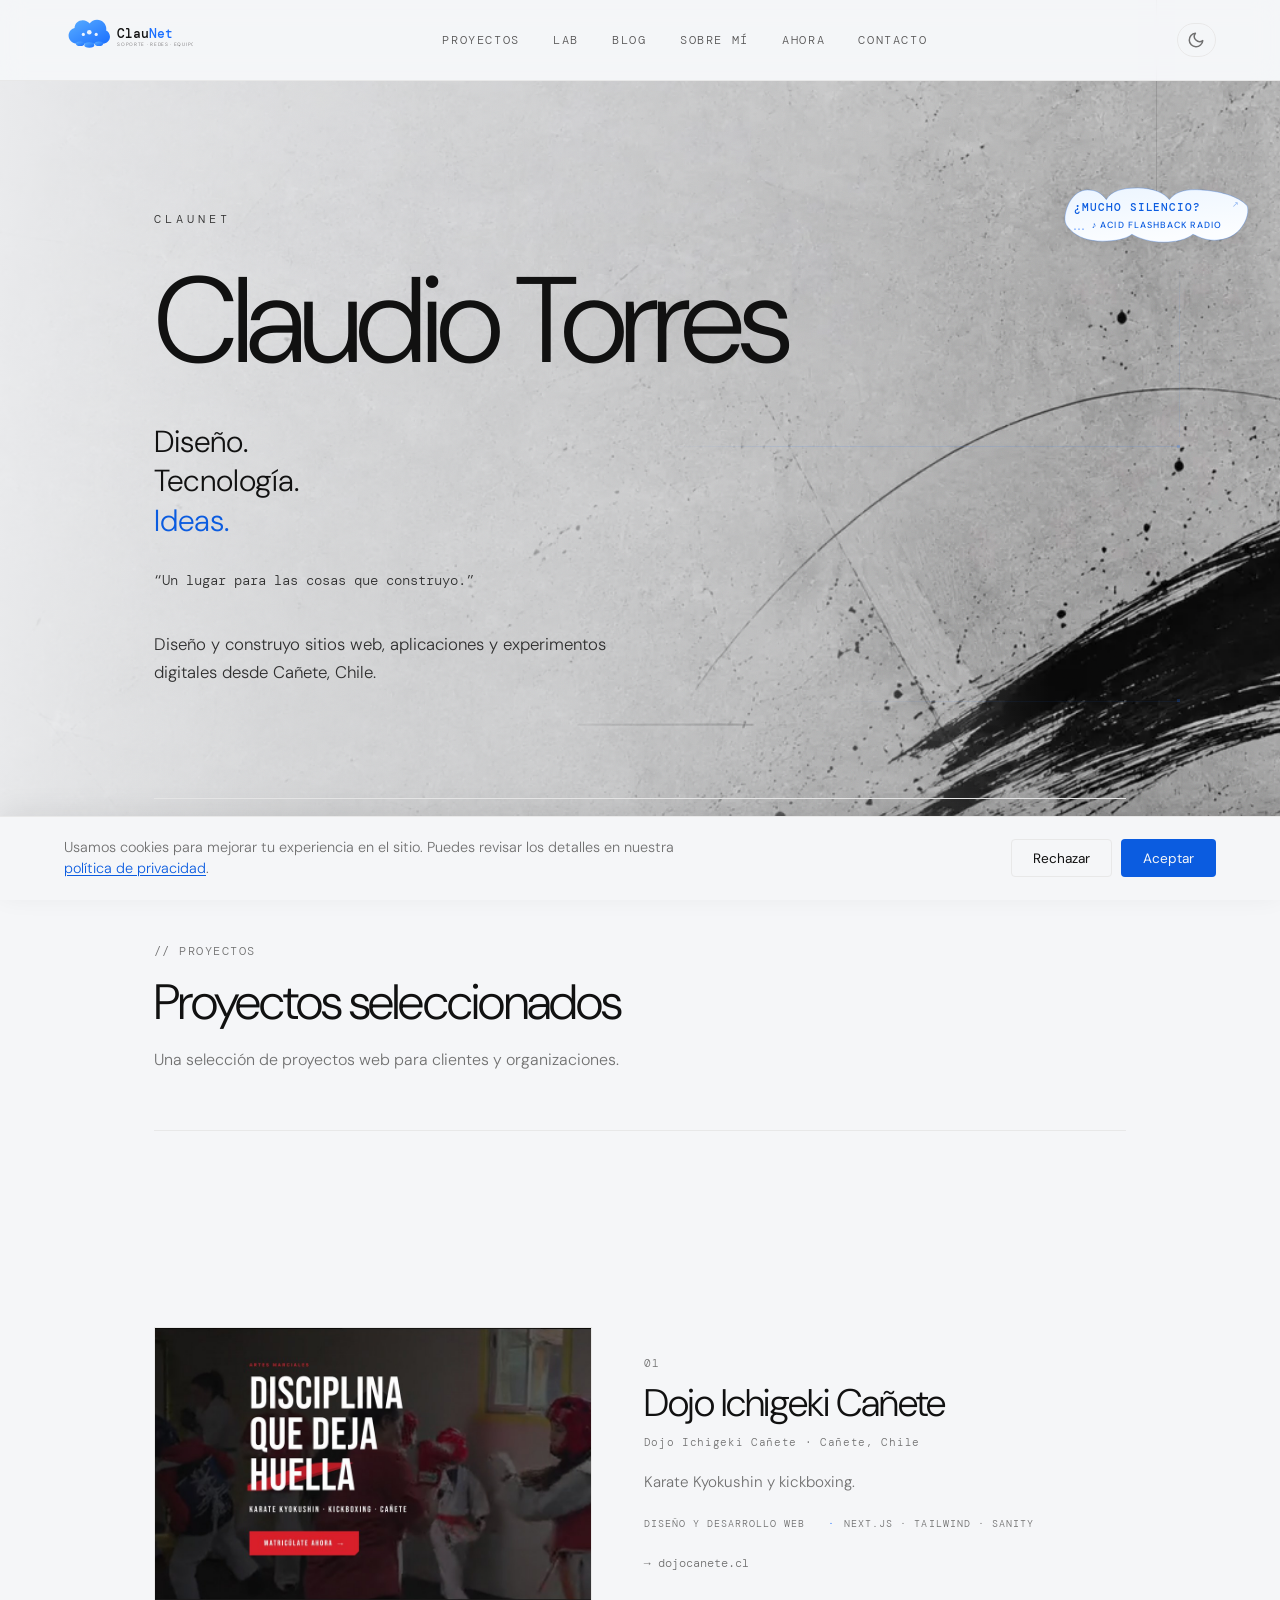
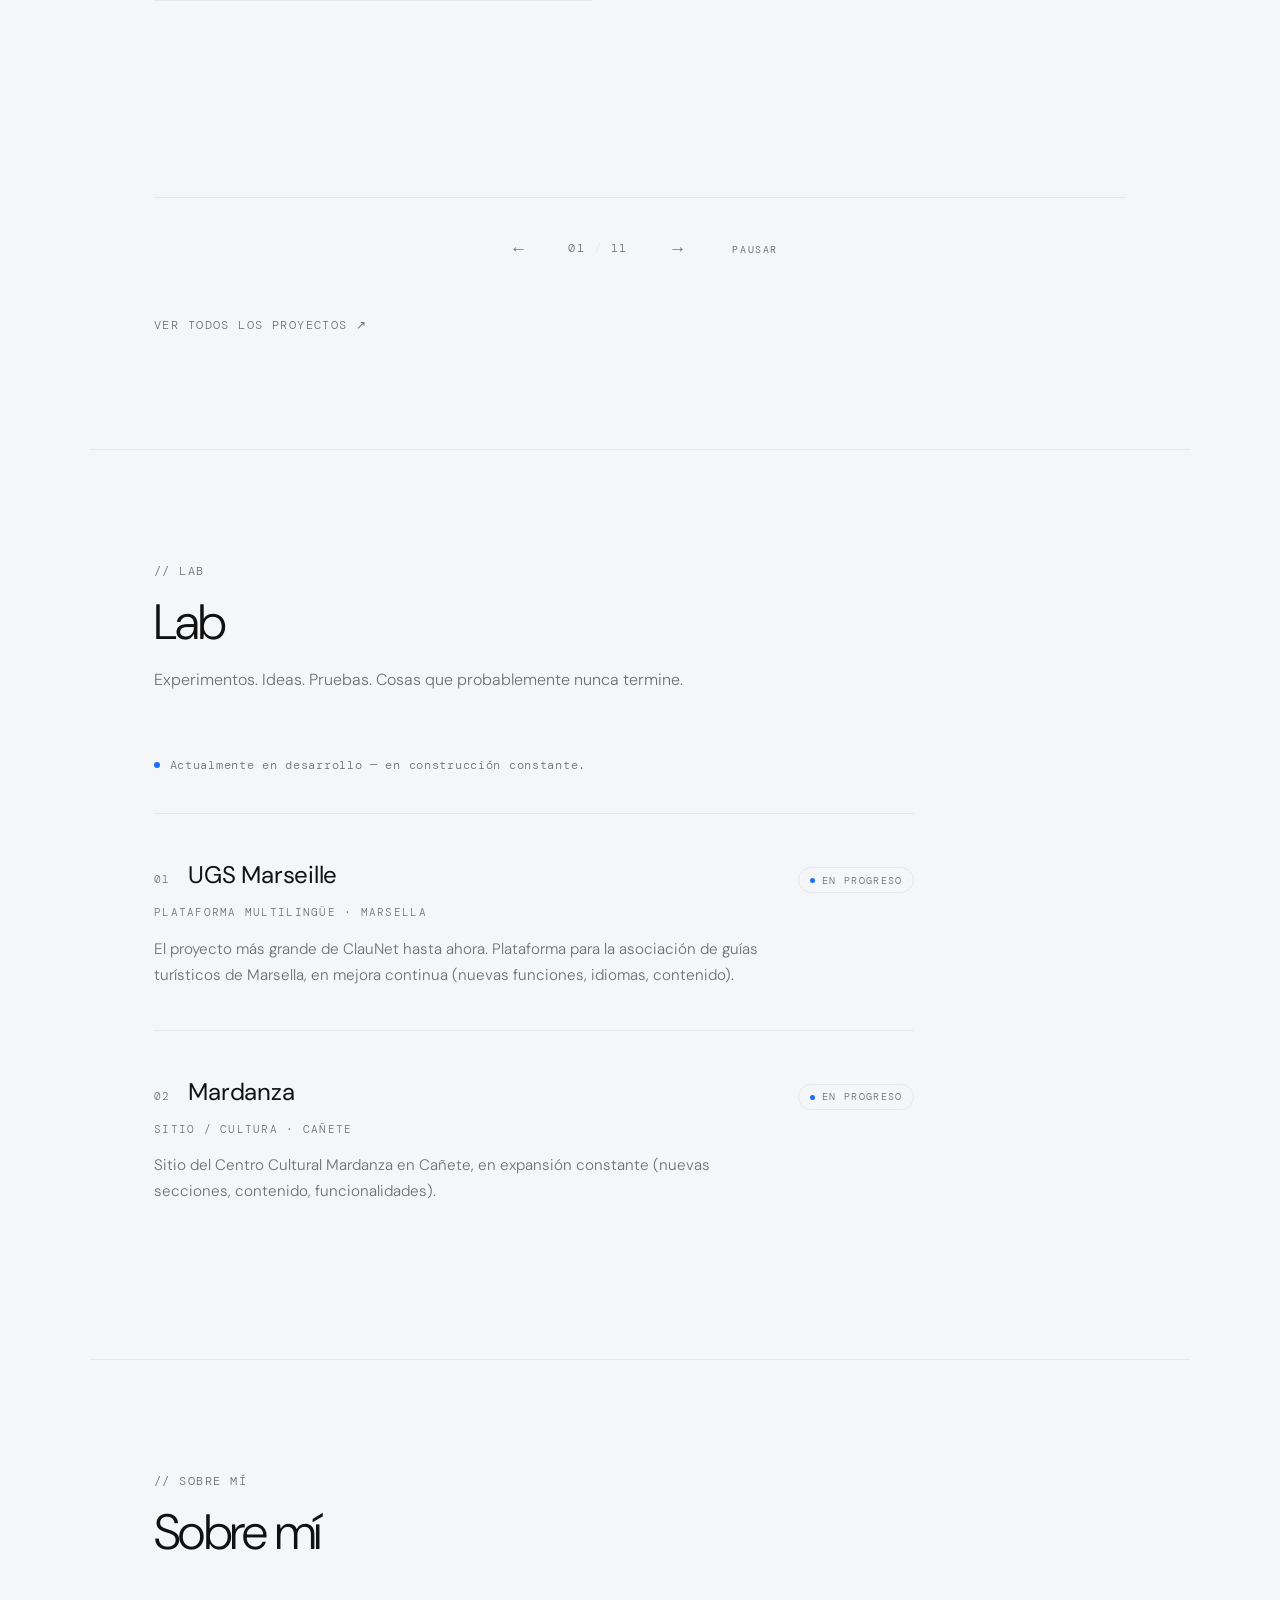
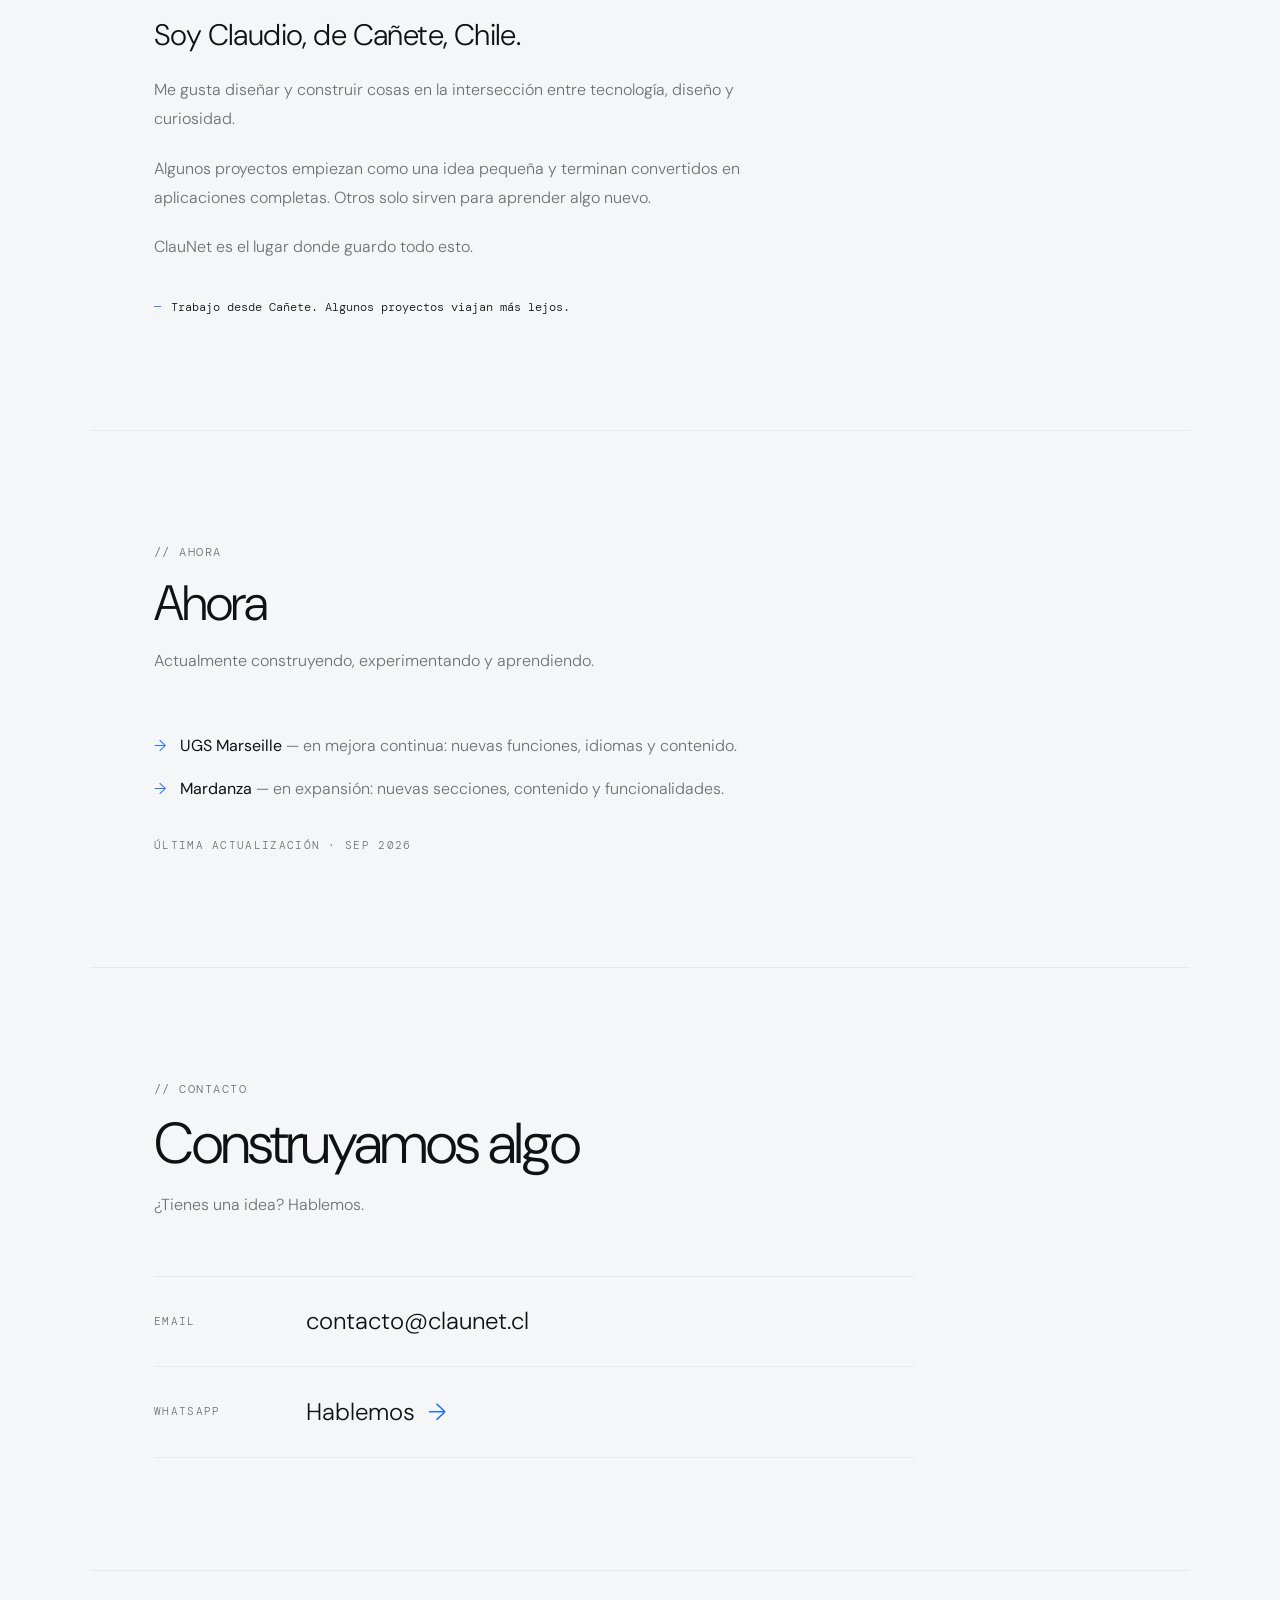
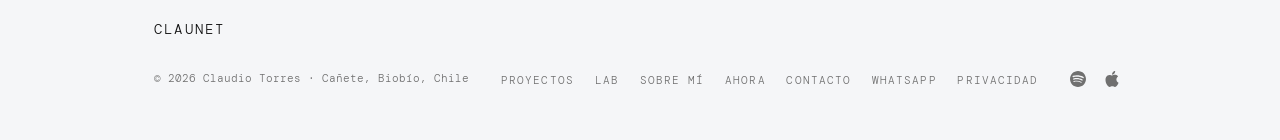
==== commit dca69dac: "feat(blog): página pública, índice automático y GitHub Action" ====
--- a/index.html
+++ b/index.html
@@ -87,6 +87,7 @@
   <ul class="nav-links">
     <li><a href="#work">Proyectos</a></li>
     <li><a href="#lab">Lab</a></li>
+    <li><a href="blog.html">Blog</a></li>
     <li><a href="#about">Sobre mí</a></li>
     <li><a href="#now">Ahora</a></li>
     <li><a href="#contacto">Contacto</a></li>
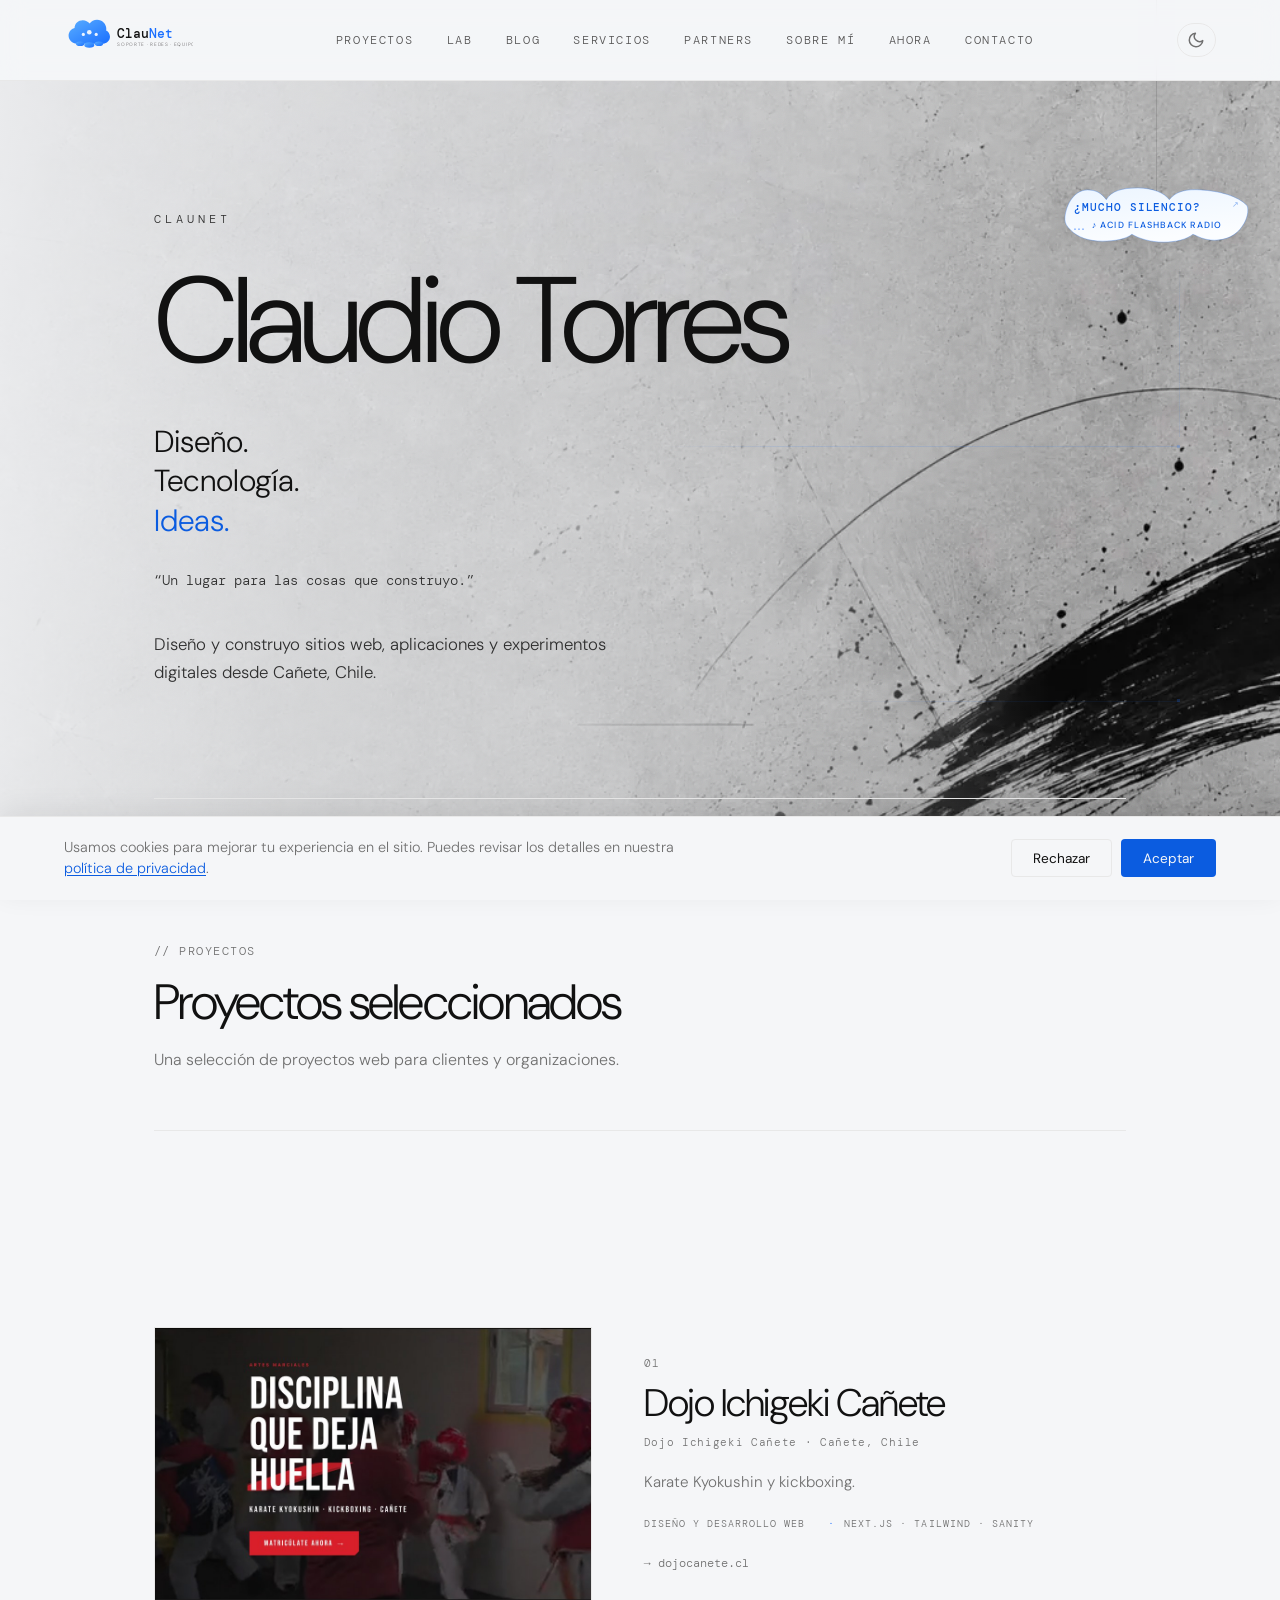
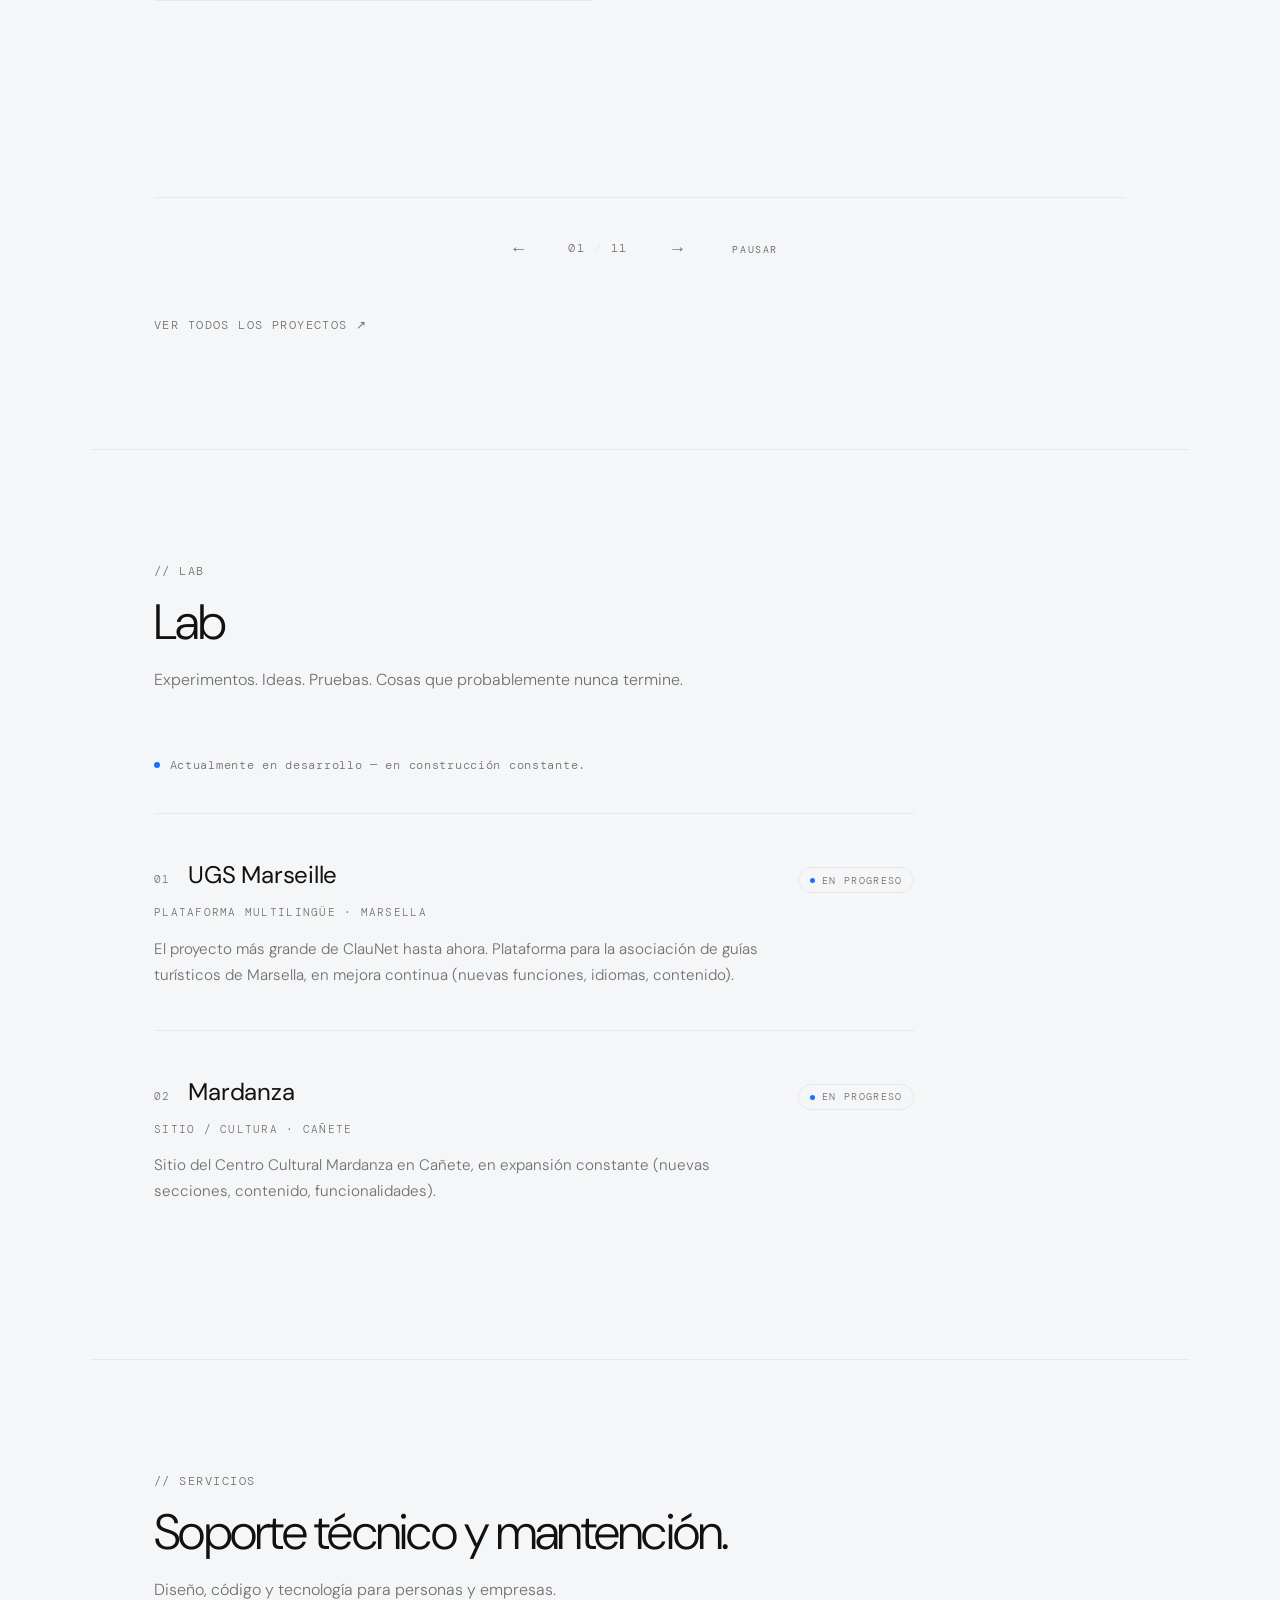
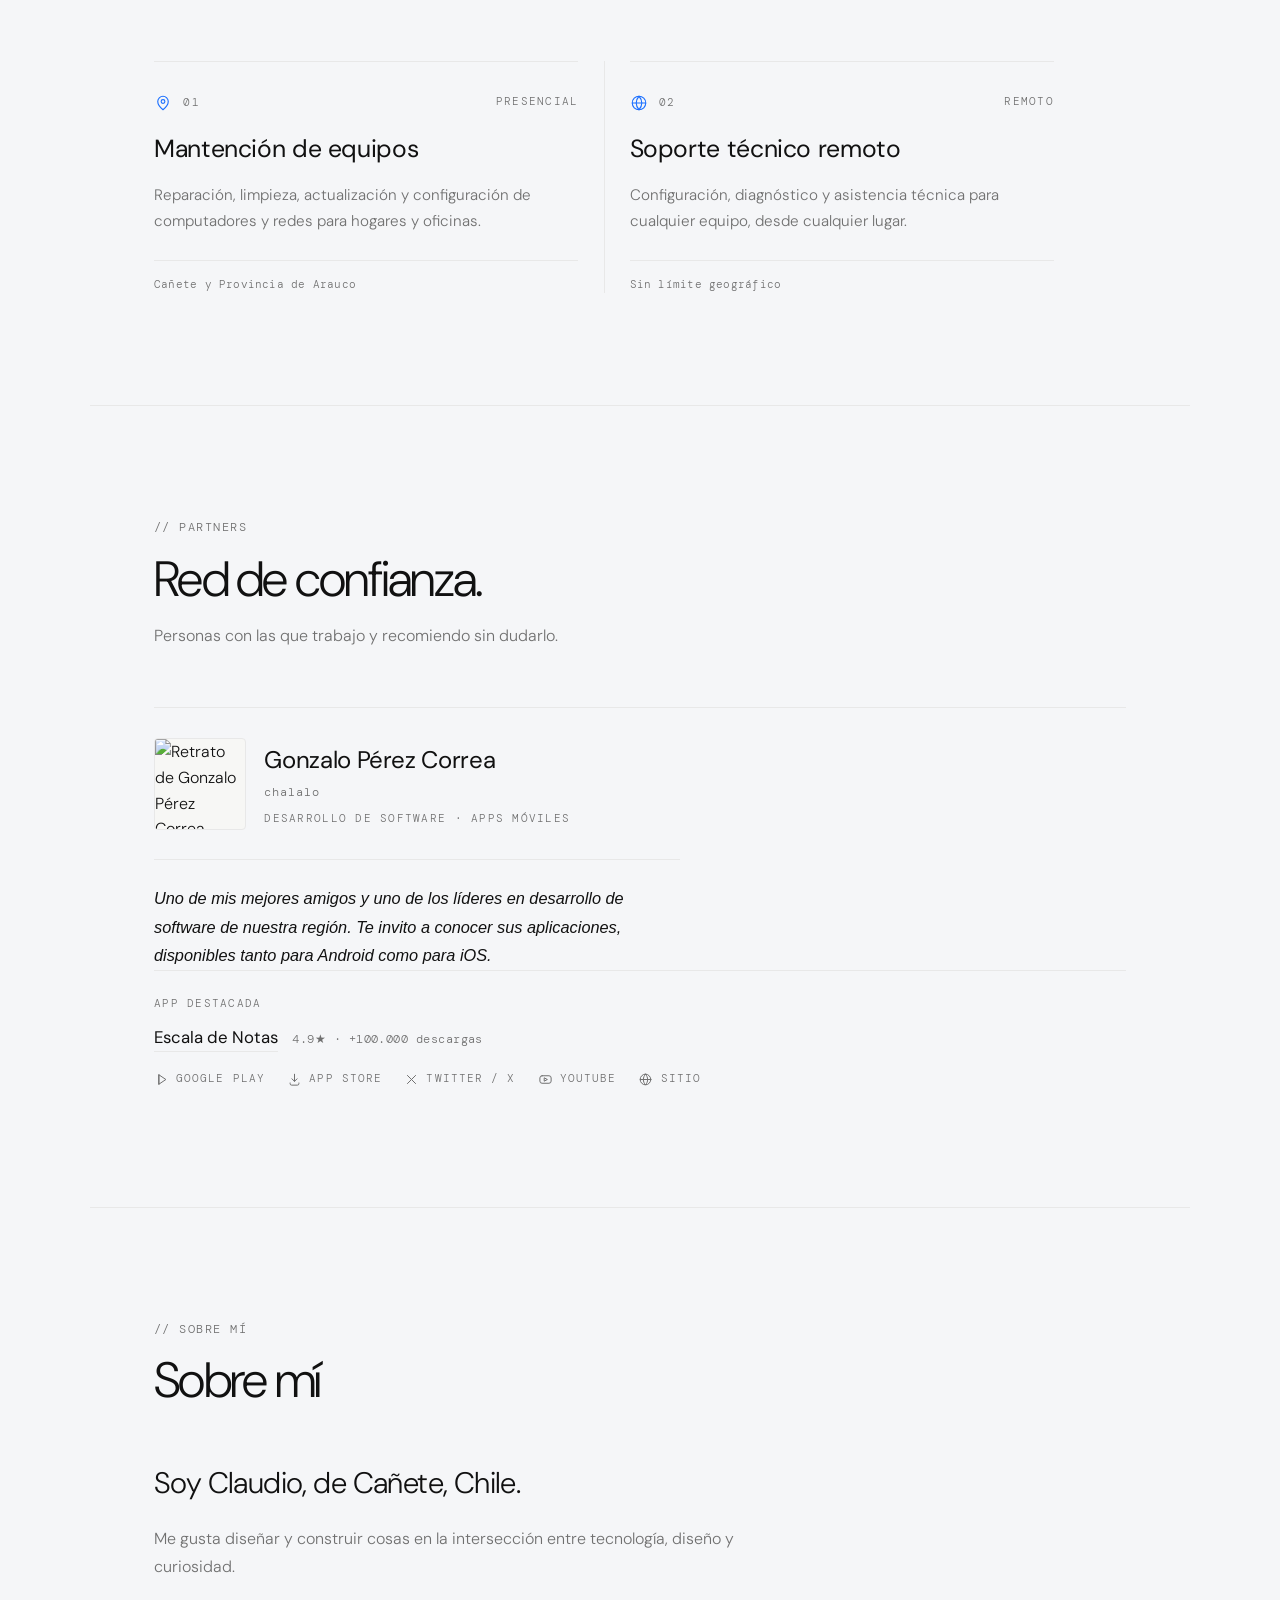
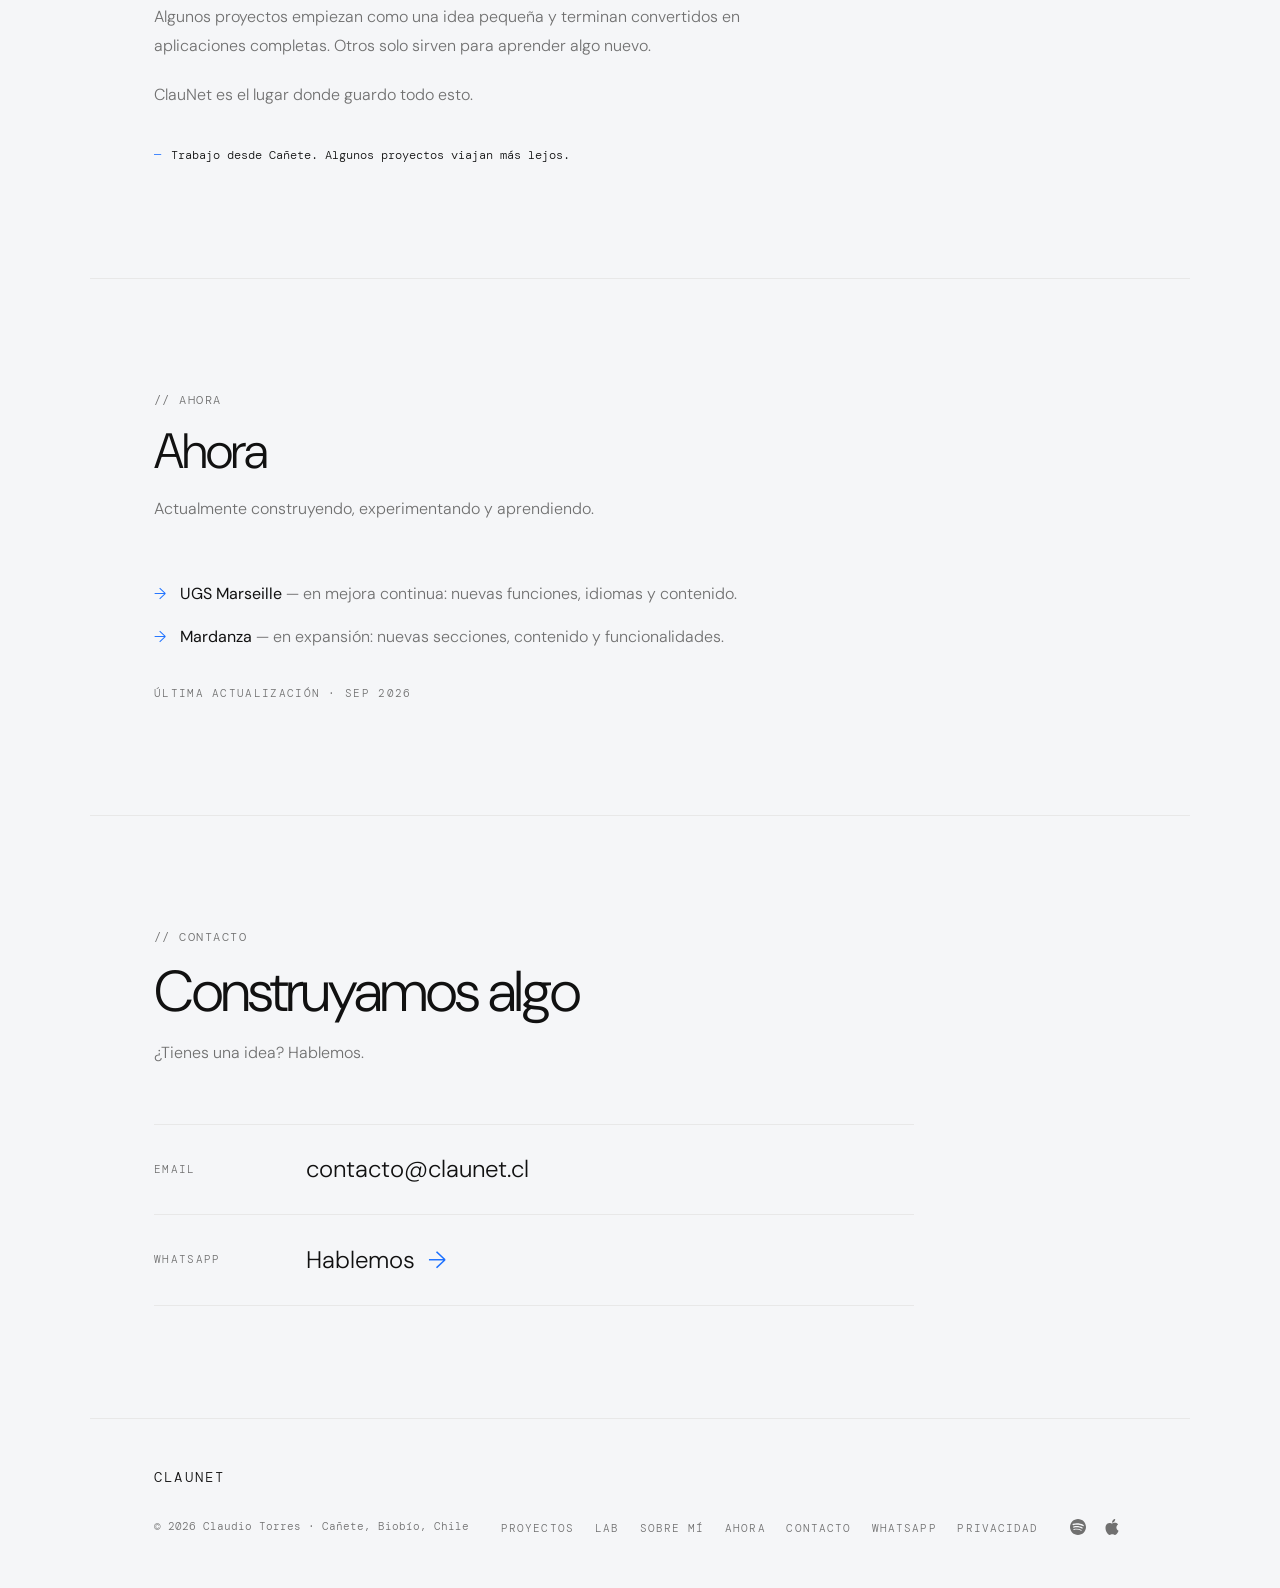
==== commit ea136f67: "feat: secciones Servicios y Partners (Gonzalo Pérez Correa)" ====
--- a/index.html
+++ b/index.html
@@ -88,6 +88,8 @@
     <li><a href="#work">Proyectos</a></li>
     <li><a href="#lab">Lab</a></li>
     <li><a href="blog.html">Blog</a></li>
+    <li><a href="#servicios">Servicios</a></li>
+    <li><a href="#partners">Partners</a></li>
     <li><a href="#about">Sobre mí</a></li>
     <li><a href="#now">Ahora</a></li>
     <li><a href="#contacto">Contacto</a></li>
@@ -372,6 +374,118 @@
       </div>
       <p class="lab-cat">Sitio / cultura · Cañete</p>
       <p class="lab-desc">Sitio del Centro Cultural Mardanza en Cañete, en expansión constante (nuevas secciones, contenido, funcionalidades).</p>
+    </article>
+  </div>
+</section>
+
+<!-- ============================================================
+     SERVICIOS — las dos líneas de soporte técnico de ClauNet.
+     El desarrollo web ya está representado por la sección de
+     proyectos, de ahí que el subtítulo lo mencione sin repetirlo.
+     ✏️ EDITAR AQUÍ: el texto de cada línea vive en su
+     <article class="service-block">. El marcador es un símbolo de
+     línea (pin = presencial, globo = remoto) más el número mono.
+     ============================================================ -->
+<section class="services" id="servicios" aria-labelledby="servicios-title">
+  <div class="section-head">
+    <p class="section-label">// servicios</p>
+    <h2 class="section-title" id="servicios-title">Soporte técnico y mantención.</h2>
+    <p class="section-sub">Diseño, código y tecnología para personas y empresas.</p>
+  </div>
+
+  <div class="services-grid">
+    <article class="service-block reveal">
+      <div class="service-head">
+        <span class="service-icon">
+          <svg xmlns="http://www.w3.org/2000/svg" width="18" height="18" viewBox="0 0 24 24" fill="none" stroke="currentColor" stroke-width="1.5" stroke-linecap="round" stroke-linejoin="round" aria-hidden="true" focusable="false"><path d="M12 21s7-5.7 7-11a7 7 0 1 0-14 0c0 5.3 7 11 7 11z"/><circle cx="12" cy="10" r="2.5"/></svg>
+        </span>
+        <p class="service-num">01</p>
+        <p class="service-mode">Presencial</p>
+      </div>
+      <h3 class="service-name">Mantención de equipos</h3>
+      <p class="service-desc">Reparación, limpieza, actualización y configuración de computadores y redes para hogares y oficinas.</p>
+      <p class="service-scope">Cañete y Provincia de Arauco</p>
+    </article>
+
+    <article class="service-block reveal" style="--reveal-delay:0.06s">
+      <div class="service-head">
+        <span class="service-icon">
+          <svg xmlns="http://www.w3.org/2000/svg" width="18" height="18" viewBox="0 0 24 24" fill="none" stroke="currentColor" stroke-width="1.5" stroke-linecap="round" stroke-linejoin="round" aria-hidden="true" focusable="false"><circle cx="12" cy="12" r="9"/><path d="M3.2 12h17.6"/><path d="M12 3c2.4 2.6 3.7 5.7 3.7 9s-1.3 6.4-3.7 9c-2.4-2.6-3.7-5.7-3.7-9S9.6 5.6 12 3z"/></svg>
+        </span>
+        <p class="service-num">02</p>
+        <p class="service-mode">Remoto</p>
+      </div>
+      <h3 class="service-name">Soporte técnico remoto</h3>
+      <p class="service-desc">Configuración, diagnóstico y asistencia técnica para cualquier equipo, desde cualquier lugar.</p>
+      <p class="service-scope">Sin límite geográfico</p>
+    </article>
+  </div>
+</section>
+
+<!-- ============================================================
+     PARTNERS — gente con la que trabajo y recomiendo.
+     ✏️ EDITAR AQUÍ: para sumar partners, duplica un
+     <article class="partner-card"> completo. El grid reparte solo
+     las fichas que haya —una, dos o tres por fila en escritorio—
+     así que no hay que tocar el CSS por añadir gente.
+     ✏️ FOTO: se pide por URL (se recorta en cuadrado desde arriba).
+     Para cambiarla, sustituye el src y, si cambia de proporción,
+     los width/height con las medidas reales del archivo.
+     ============================================================ -->
+<section class="partners" id="partners" aria-labelledby="partners-title">
+  <div class="section-head">
+    <p class="section-label">// partners</p>
+    <h2 class="section-title" id="partners-title">Red de confianza.</h2>
+    <p class="section-sub">Personas con las que trabajo y recomiendo sin dudarlo.</p>
+  </div>
+
+  <div class="partners-grid">
+    <article class="partner-card reveal">
+      <div class="partner-head">
+        <span class="partner-photo">
+          <img src="https://postgrado.udec.cl/storage/docentes/nZo9Ooccotantyjy9K0KKFQgmXL85UYl85qUkVii.jpg"
+               alt="Retrato de Gonzalo Pérez Correa"
+               width="607" height="688" loading="lazy" decoding="async" referrerpolicy="no-referrer">
+        </span>
+        <div class="partner-id">
+          <h3 class="partner-name">Gonzalo Pérez Correa</h3>
+          <p class="partner-alias">chalalo</p>
+          <p class="partner-field">Desarrollo de software · Apps móviles</p>
+        </div>
+      </div>
+
+      <p class="partner-quote">Uno de mis mejores amigos y uno de los líderes en desarrollo de software de nuestra región. Te invito a conocer sus aplicaciones, disponibles tanto para Android como para iOS.</p>
+
+      <div class="partner-app">
+        <p class="partner-app-label">App destacada</p>
+        <p class="partner-app-line">
+          <a class="partner-app-name" href="https://play.google.com/store/apps/details?id=escalanotas.chalalo" target="_blank" rel="noopener">Escala de Notas</a>
+          <span class="partner-app-meta">4.9★ · +100.000 descargas</span>
+        </p>
+      </div>
+
+      <ul class="partner-links">
+        <li><a class="partner-link" href="https://play.google.com/store/apps/dev?id=6925269284648770958" target="_blank" rel="noopener">
+          <svg xmlns="http://www.w3.org/2000/svg" width="15" height="15" viewBox="0 0 24 24" fill="none" stroke="currentColor" stroke-width="1.6" stroke-linecap="round" stroke-linejoin="round" aria-hidden="true" focusable="false"><path d="M8 4.6 19 12 8 19.4z"/><path d="M8 4.6v14.8"/></svg>
+          <span>Google Play</span>
+        </a></li>
+        <li><a class="partner-link" href="https://apps.apple.com/cl/developer/chalalo/id547959614" target="_blank" rel="noopener">
+          <svg xmlns="http://www.w3.org/2000/svg" width="15" height="15" viewBox="0 0 24 24" fill="none" stroke="currentColor" stroke-width="1.6" stroke-linecap="round" stroke-linejoin="round" aria-hidden="true" focusable="false"><path d="M12 3.6v11.2"/><path d="M7.9 10.9 12 15l4.1-4.1"/><path d="M5 17.6v1A2.4 2.4 0 0 0 7.4 21h9.2A2.4 2.4 0 0 0 19 18.6v-1"/></svg>
+          <span>App Store</span>
+        </a></li>
+        <li><a class="partner-link" href="https://twitter.com/chalalo" target="_blank" rel="noopener">
+          <svg xmlns="http://www.w3.org/2000/svg" width="15" height="15" viewBox="0 0 24 24" fill="none" stroke="currentColor" stroke-width="1.6" stroke-linecap="round" stroke-linejoin="round" aria-hidden="true" focusable="false"><path d="M5.5 5.5 18.5 18.5"/><path d="M18.5 5.5 5.5 18.5"/></svg>
+          <span>Twitter / X</span>
+        </a></li>
+        <li><a class="partner-link" href="https://www.youtube.com/gonpec" target="_blank" rel="noopener">
+          <svg xmlns="http://www.w3.org/2000/svg" width="15" height="15" viewBox="0 0 24 24" fill="none" stroke="currentColor" stroke-width="1.6" stroke-linecap="round" stroke-linejoin="round" aria-hidden="true" focusable="false"><rect x="3" y="6" width="18" height="12" rx="3.5"/><path d="M10.5 9.6 15 12l-4.5 2.4z"/></svg>
+          <span>YouTube</span>
+        </a></li>
+        <li><a class="partner-link" href="http://www.escaladenotas.com" target="_blank" rel="noopener">
+          <svg xmlns="http://www.w3.org/2000/svg" width="15" height="15" viewBox="0 0 24 24" fill="none" stroke="currentColor" stroke-width="1.6" stroke-linecap="round" stroke-linejoin="round" aria-hidden="true" focusable="false"><circle cx="12" cy="12" r="8.5"/><path d="M3.6 12h16.8"/><path d="M12 3.5c2.2 2.4 3.4 5.3 3.4 8.5s-1.2 6.1-3.4 8.5c-2.2-2.4-3.4-5.3-3.4-8.5S9.8 5.9 12 3.5z"/></svg>
+          <span>Sitio</span>
+        </a></li>
+      </ul>
     </article>
   </div>
 </section>
--- a/base.css
+++ b/base.css
@@ -864,7 +864,12 @@
     transition: opacity 0.3s var(--ease), visibility 0.3s var(--ease);
   }
 
-  /* letrero retirado (site.js, .hero fuera del viewport) */
+  /* letrero retirado: en el index lo pone site.js cuando el hero sale
+     del viewport, y en blog.html y articulo.html —páginas sin hero— ya
+     viene puesto en el propio HTML, así que ahí la placa nace retirada
+     y no vuelve. La regla vive dentro de la media query, de modo que
+     fuera de móvil no pinta nada: en escritorio el letrero sigue igual
+     en todas las páginas. */
   .radio-hang.is-off {
     opacity: 0;
     visibility: hidden;
@@ -920,6 +925,52 @@
   }
 }
 
+/* La nav ganó un séptimo enlace (Servicios) y de 621 a 820px ya no cabe
+   en una sola fila con el logo y el toggle: a 700px el texto de los siete
+   pide 392px y la fila deja ~460px, y a 621px la petición (392px) supera
+   incluso lo disponible para la lista (~352px, porque .site-nav también
+   reparte su propio gap entre logo, lista y botón). En esa banda la nav
+   usa la misma composición que en móvil —logo y toggle arriba, enlaces en
+   su propia fila a todo el ancho—. Solo se toca la nav. */
+@media (min-width: 621px) and (max-width: 820px) {
+  .site-nav { flex-wrap: wrap; row-gap: 0.55rem; }
+
+  .nav-links {
+    order: 3;
+    width: 100%;
+    justify-content: space-between;
+  }
+}
+
+/* Con el octavo enlace (Partners) la banda de arriba se estira: de 821 a
+   960px la fila única también se queda corta —a 900px los ocho rótulos
+   piden 615px de los 678 que deja la fila, y «Sobre mí» se parte en dos
+   líneas (comprobado con captura)— así que ahí se repite la composición
+   de dos filas. El `:has` limita el cambio a las páginas cuyo nav lleva
+   ese enlace: las demás conservan siete y siguen de una fila. */
+@media (min-width: 821px) and (max-width: 960px) {
+  .site-nav:has(.nav-links a[href="#partners"]) { flex-wrap: wrap; row-gap: 0.55rem; }
+
+  .site-nav:has(.nav-links a[href="#partners"]) .nav-links {
+    order: 3;
+    width: 100%;
+    justify-content: space-between;
+  }
+}
+
+/* …y en el tramo estrecho de esa banda (621–659px) los ocho rótulos
+   tampoco caben en su propia fila a 0,72rem: a 621px piden 573px y la
+   fila da 559px (medido). Un punto menos —el tamaño que ya usa el móvil—
+   los deja en 488px. Desde 660px vuelven a 0,72rem: ahí la fila da 594px
+   y piden 580px (medido). */
+@media (min-width: 621px) and (max-width: 659px) {
+  .site-nav:has(.nav-links a[href="#partners"]) .nav-links a {
+    font-size: 0.62rem;
+    letter-spacing: 0.1em;
+    white-space: nowrap;
+  }
+}
+
 /* ===== Nav / footer — responsive ===== */
 @media (max-width: 620px) {
   .site-nav {
@@ -930,17 +981,28 @@
 
   .site-nav .logo-svg { height: 34px; }
 
-  /* composición móvil: logo + toggle arriba, links en su propia fila */
+  /* composición móvil: logo + toggle arriba, links en su propia fila.
+     Con el octavo enlace (Partners) la fila se queda corta en casi todo
+     el ancho móvil —a 393px los ocho textos piden 375px y la fila da
+     348px (medido)—, así que el mínimo entre palabras baja a 0.15rem y
+     el tamaño va bajando por tramos en las media queries de abajo. No
+     cambia nada visible: con space-between el hueco que se ve es
+     (ancho − suma)/7, y el gap solo entra en juego cuando la fila va
+     justa. Si no cupieran, saltan de fila en vez de partirse dentro del
+     enlace. */
   .nav-links {
     order: 3;
     width: 100%;
+    flex-wrap: wrap;
     justify-content: space-between;
-    gap: 0.5rem;
+    gap: 0.5rem 0.15rem;
   }
 
   .nav-links a {
     font-size: 0.62rem;
     letter-spacing: 0.1em;
+    /* un enlace es una unidad: «Sobre mí» ya no se parte en dos líneas */
+    white-space: nowrap;
   }
 
   .site-footer {
@@ -956,9 +1018,43 @@
   }
 }
 
-@media (max-width: 380px) {
+/* La fila de enlaces no da para ocho rótulos de 0,62rem en todo el ancho
+   móvil, así que el tamaño baja por tramos. Cada corte sale de medir la
+   suma real de los ocho textos contra el ancho de la fila (el nav va a
+   --gutter de margen, 1,4rem como mínimo, y entre rótulos caben
+   7 × 0,15rem = 16,8px) y deja siempre ≥8px de holgura:
+     · hasta 620px  0,62rem  suma 375px → cabe desde 437px
+     · ≤444px       0,60rem  suma 337px → cabe desde 400px
+     · ≤404px       0,56rem  suma 310px → cabe desde 372px
+     · ≤374px       0,52rem  suma 288px → cabe desde 350px
+     · ≤354px       0,46rem  suma 247px → cabe desde 309px
+   El suelo de 0,46rem es el que ya usa el sistema en su texto más
+   pequeño (.radio-plate__title--error), así que la nav se queda en una
+   sola fila de 320 a 960+px y su alto no cambia. */
+@media (max-width: 444px) {
+  .nav-links a {
+    font-size: 0.6rem;
+    letter-spacing: 0.05em;
+  }
+}
+
+@media (max-width: 404px) {
   .nav-links a {
     font-size: 0.56rem;
-    letter-spacing: 0.06em;
-  }
-}
+    letter-spacing: 0.04em;
+  }
+}
+
+@media (max-width: 374px) {
+  .nav-links a {
+    font-size: 0.52rem;
+    letter-spacing: 0.04em;
+  }
+}
+
+@media (max-width: 354px) {
+  .nav-links a {
+    font-size: 0.46rem;
+    letter-spacing: 0.02em;
+  }
+}
--- a/home.css
+++ b/home.css
@@ -2,12 +2,14 @@
    ClauNet — home
    Solo las secciones del home. Los tokens, el nav, el footer y
    las utilidades viven en base.css.
-   Orden del scroll: hero → work → lab → about → now → contact
+   Orden del scroll: hero → work → lab → servicios → partners → about → now → contact
    ============================================================ */
 
 /* ===== Cascarón de sección ===== */
 .work,
 .lab,
+.services,
+.partners,
 .about,
 .now,
 .contact {
@@ -898,6 +900,257 @@
   color: var(--muted);
 }
 
+/* ===== Servicios ===== */
+/* Dos líneas de soporte. En desktop van en dos columnas separadas por
+   una hairline vertical; en móvil se apilan y cada bloque conserva su
+   propia línea superior. El marcador repite la firma del sitio:
+   símbolo de línea (1.5px) + número mono, como en work y lab. */
+.services-grid {
+  position: relative;
+  display: grid;
+  grid-template-columns: repeat(2, minmax(0, 1fr));
+  gap: clamp(2.2rem, 4.5vw, 3.2rem);
+  max-width: 900px;
+}
+
+/* separador vertical: solo cuando de verdad hay dos columnas */
+@media (min-width: 901px) {
+  .services-grid::before {
+    content: '';
+    position: absolute;
+    top: 0;
+    bottom: 0;
+    left: 50%;
+    width: 1px;
+    background: var(--border);
+  }
+}
+
+.service-block {
+  padding-top: clamp(1.5rem, 2.6vw, 2rem);
+  border-top: 1px solid var(--border);
+}
+
+.service-head {
+  display: flex;
+  align-items: center;
+  gap: 0.7rem;
+}
+
+/* el pin marca «voy en persona» y el globo «desde cualquier lugar»:
+   el único toque de color de la sección, igual que los marcadores
+   de .lab-note y .about-close */
+.service-icon { display: inline-flex; color: var(--accent); }
+
+.service-icon svg { display: block; }
+
+.service-num {
+  font-family: var(--font-mono);
+  font-size: 0.7rem;
+  letter-spacing: 0.12em;
+  color: var(--muted);
+}
+
+.service-mode {
+  margin-left: auto;
+  font-family: var(--font-mono);
+  font-size: 0.66rem;
+  letter-spacing: 0.12em;
+  text-transform: uppercase;
+  color: var(--muted);
+}
+
+.service-name {
+  margin-top: 1.1rem;
+  font-size: clamp(1.2rem, 2.3vw, 1.55rem);
+  font-weight: 400;
+  letter-spacing: -0.015em;
+}
+
+.service-desc {
+  margin-top: 0.9rem;
+  max-width: 52ch;
+  font-size: 0.95rem;
+  line-height: 1.7;
+  color: var(--muted);
+}
+
+/* nota de alcance geográfico: mono y bajo una hairline, como
+   .now-updated — informa sin competir con el título */
+.service-scope {
+  margin-top: clamp(1.2rem, 2.4vw, 1.6rem);
+  padding-top: 0.9rem;
+  border-top: 1px solid var(--border);
+  font-family: var(--font-mono);
+  font-size: 0.68rem;
+  letter-spacing: 0.02em;
+  color: var(--muted);
+}
+
+/* ===== Partners ===== */
+/* Fichas de gente de confianza. El grid se compone solo: reparte las
+   fichas que haya —una, dos o tres por fila en escritorio— con un
+   mínimo de 280px por ficha, así que añadir partners no obliga a
+   tocar el CSS. Cada ficha repite los tres registros del sitio
+   separados por hairlines: identidad · recomendación · app y enlaces. */
+.partners-grid {
+  display: grid;
+  grid-template-columns: repeat(auto-fit, minmax(min(100%, 280px), 1fr));
+  gap: clamp(2rem, 4vw, 3rem);
+  max-width: 1000px;
+}
+
+.partner-card {
+  display: flex;
+  flex-direction: column;
+  padding-top: clamp(1.4rem, 2.6vw, 1.9rem);
+  border-top: 1px solid var(--border);
+}
+
+.partner-head {
+  display: flex;
+  align-items: center;
+  gap: clamp(0.9rem, 2vw, 1.15rem);
+}
+
+/* retrato: cuadrado y moderado, nunca protagonista. El borde lo
+   despega del fondo cuando la foto es clara y el recorte es por
+   arriba —como las previews de trabajo— para no cortar la cabeza */
+.partner-photo {
+  flex: 0 0 auto;
+  width: clamp(72px, 8vw, 92px);
+  aspect-ratio: 1;
+  overflow: hidden;
+  border: 1px solid var(--border);
+  border-radius: 4px;
+  background: var(--bg2);
+}
+
+.partner-photo img {
+  width: 100%;
+  height: 100%;
+  object-fit: cover;
+  object-position: top center;
+  display: block;
+}
+
+.partner-id { min-width: 0; }
+
+.partner-name {
+  font-size: clamp(1.2rem, 2.3vw, 1.5rem);
+  font-weight: 400;
+  letter-spacing: -0.015em;
+}
+
+.partner-alias {
+  margin-top: 0.3rem;
+  font-family: var(--font-mono);
+  font-size: 0.72rem;
+  letter-spacing: 0.08em;
+  color: var(--muted);
+}
+
+/* especialidad: el registro de las metadata del carrusel (.lab-cat) */
+.partner-field {
+  margin-top: 0.55rem;
+  font-family: var(--font-mono);
+  font-size: 0.66rem;
+  letter-spacing: 0.12em;
+  text-transform: uppercase;
+  color: var(--muted);
+}
+
+/* recomendación: primera persona y cursiva — la única cursiva del
+   sitio, y por eso se lee como una voz citada y no como el cuerpo */
+.partner-quote {
+  margin-top: clamp(1.3rem, 2.6vw, 1.8rem);
+  padding-top: clamp(1.1rem, 2.2vw, 1.5rem);
+  border-top: 1px solid var(--border);
+  max-width: 58ch;
+  font-size: 1.02rem;
+  font-style: italic;
+  line-height: 1.75;
+}
+
+/* app destacada + enlaces: anclados al pie de la ficha, así todas las
+   fichas de una fila cierran a la misma altura */
+.partner-app {
+  margin-top: auto;
+  padding-top: clamp(1.2rem, 2.4vw, 1.6rem);
+  border-top: 1px solid var(--border);
+}
+
+.partner-app-label {
+  font-family: var(--font-mono);
+  font-size: 0.66rem;
+  letter-spacing: 0.12em;
+  text-transform: uppercase;
+  color: var(--muted);
+}
+
+.partner-app-line {
+  display: flex;
+  flex-wrap: wrap;
+  align-items: baseline;
+  gap: 0.45rem 0.9rem;
+  margin-top: 0.65rem;
+}
+
+/* el nombre de la app ES el enlace: una hairline que se enciende, no
+   un botón — el mismo gesto que los subrayados del sitio */
+.partner-app-name {
+  font-size: 1.05rem;
+  font-weight: 400;
+  color: var(--text);
+  text-decoration: none;
+  border-bottom: 1px solid var(--border);
+  transition: color 0.2s var(--ease), border-bottom-color 0.2s var(--ease);
+}
+
+.partner-app-name:hover,
+.partner-app-name:focus-visible {
+  color: var(--accent-strong);
+  border-bottom-color: var(--accent2);
+}
+
+/* rating y descargas: metadata, mono y secundaria */
+.partner-app-meta {
+  font-family: var(--font-mono);
+  font-size: 0.72rem;
+  letter-spacing: 0.04em;
+  color: var(--muted);
+}
+
+/* enlaces: icono de línea (1.6px, como los de Servicios) + etiqueta
+   mono, al peso del pie de página — nunca botones grandes */
+.partner-links {
+  list-style: none;
+  display: flex;
+  flex-wrap: wrap;
+  align-items: center;
+  gap: 0.7rem 1.4rem;
+  margin-top: 1.1rem;
+}
+
+.partner-link {
+  display: inline-flex;
+  align-items: center;
+  gap: 0.45rem;
+  font-family: var(--font-mono);
+  font-size: 0.66rem;
+  letter-spacing: 0.1em;
+  text-transform: uppercase;
+  white-space: nowrap;
+  color: var(--muted);
+  text-decoration: none;
+  transition: color 0.2s var(--ease);
+}
+
+.partner-link svg { flex: 0 0 auto; display: block; }
+
+.partner-link:hover,
+.partner-link:focus-visible { color: var(--accent-strong); }
+
 /* ===== About ===== */
 .about-body {
   max-width: 60ch;
@@ -1034,6 +1287,12 @@
   .work-entry:nth-child(odd) .work-media { order: 0; }
   .work-desc,
   .work-facts { max-width: 60ch; }
+
+  /* los dos servicios se apilan: el separador vertical solo existe
+     a partir de 901px (ver el bloque de Servicios) */
+  .services-grid { grid-template-columns: 1fr; }
+
+  .service-desc { max-width: 60ch; }
 
   /* el carrusel deja el alto editorial de escritorio: en tablet/móvil
      el slide respira con su propio contenido. La pista mantiene la
@@ -1077,6 +1336,9 @@
   .work-media { aspect-ratio: 4 / 3; }
   .work-facts { gap: 0.35rem 0.9rem; }
   .lab-head .status-pill { margin-left: 0; }
+  /* el retrato baja un punto para que el nombre y la especialidad
+     tengan ancho de sobra en las pantallas más estrechas */
+  .partner-photo { width: 64px; }
 }
 
 /* ===== Hero — movimiento reducido =====
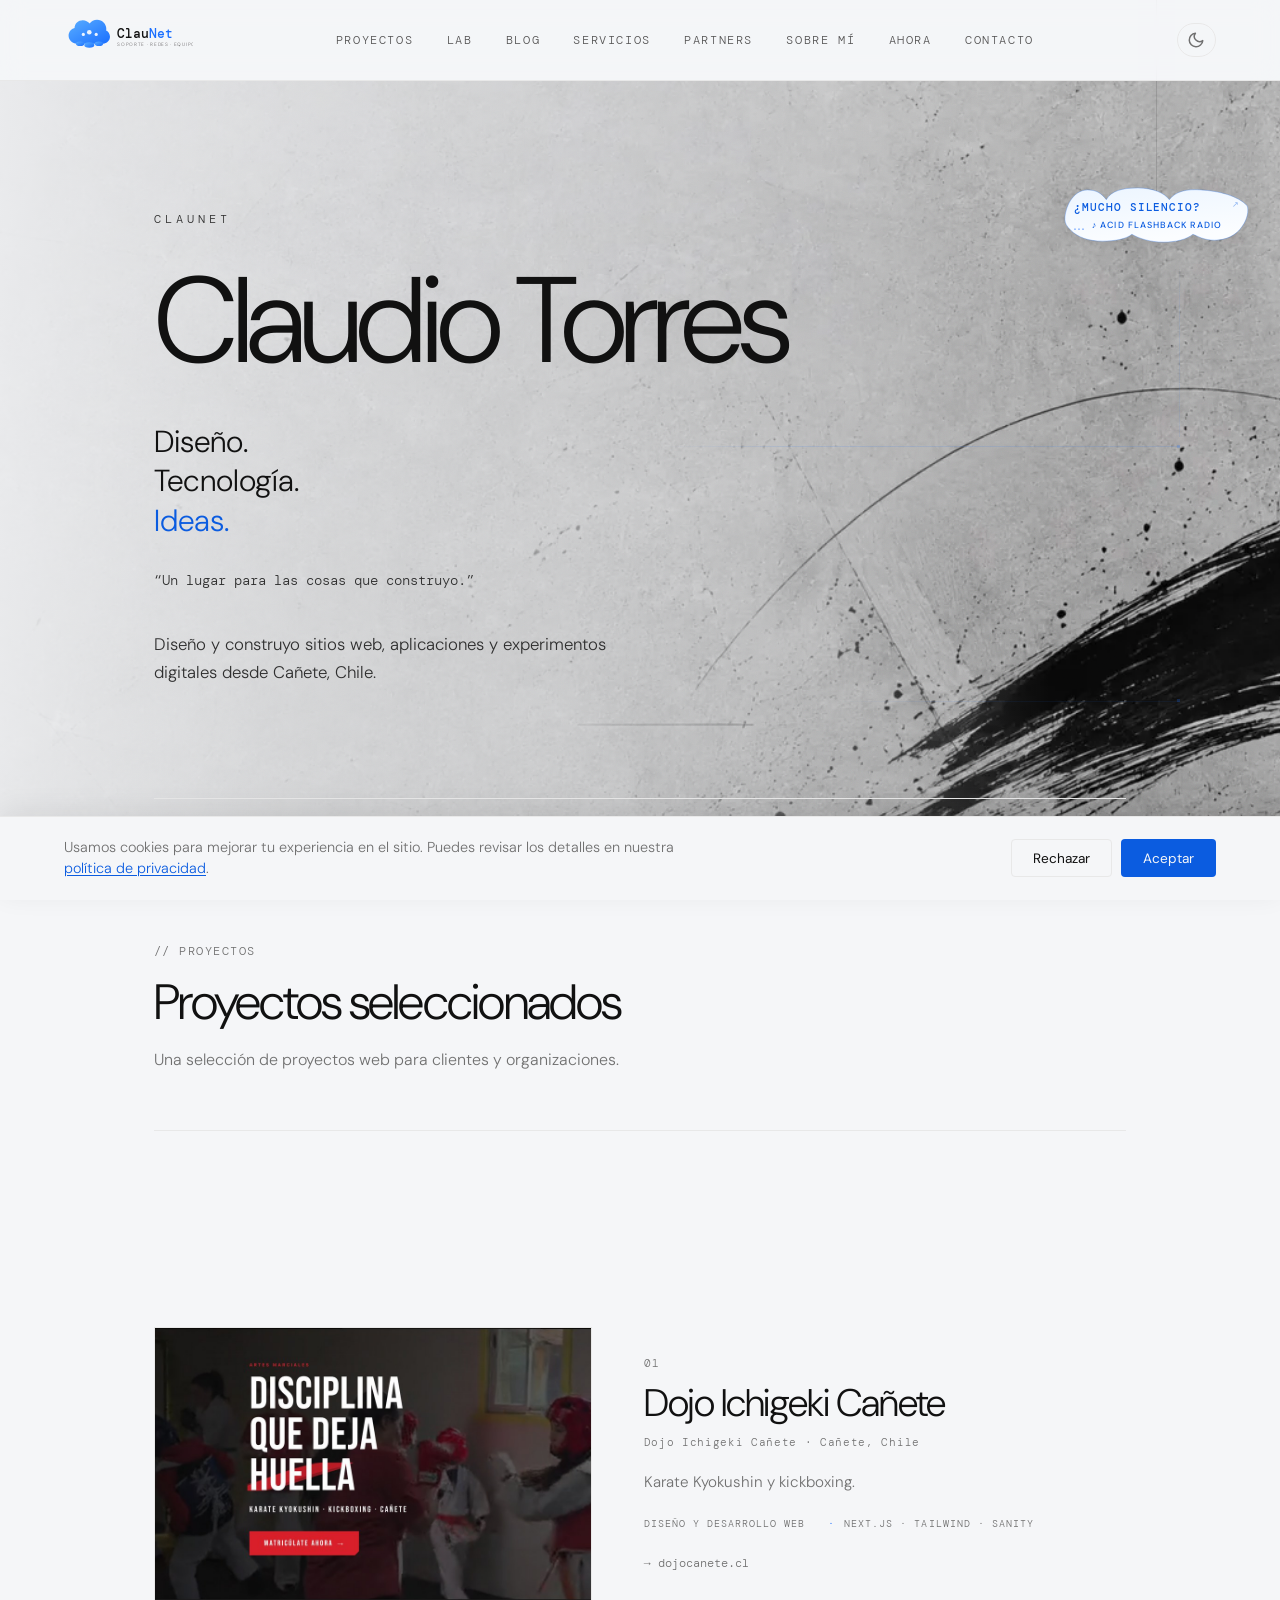
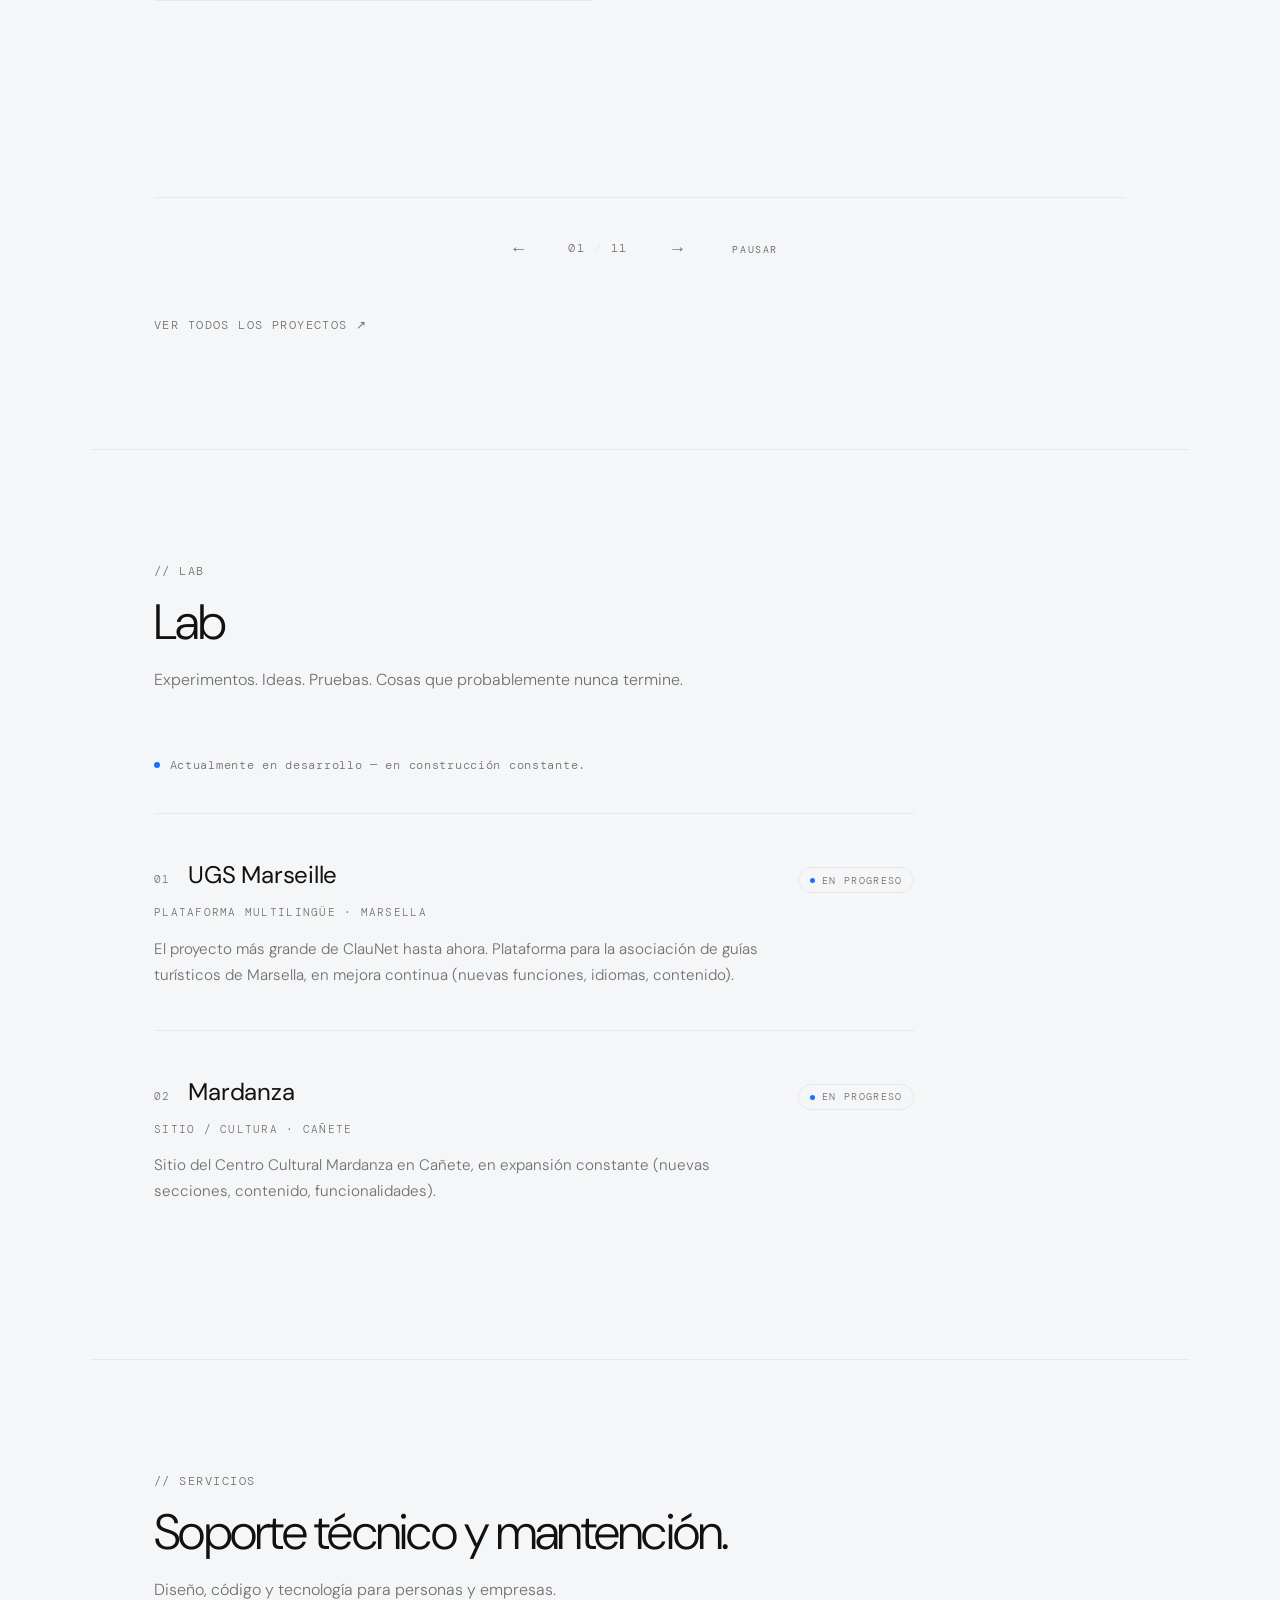
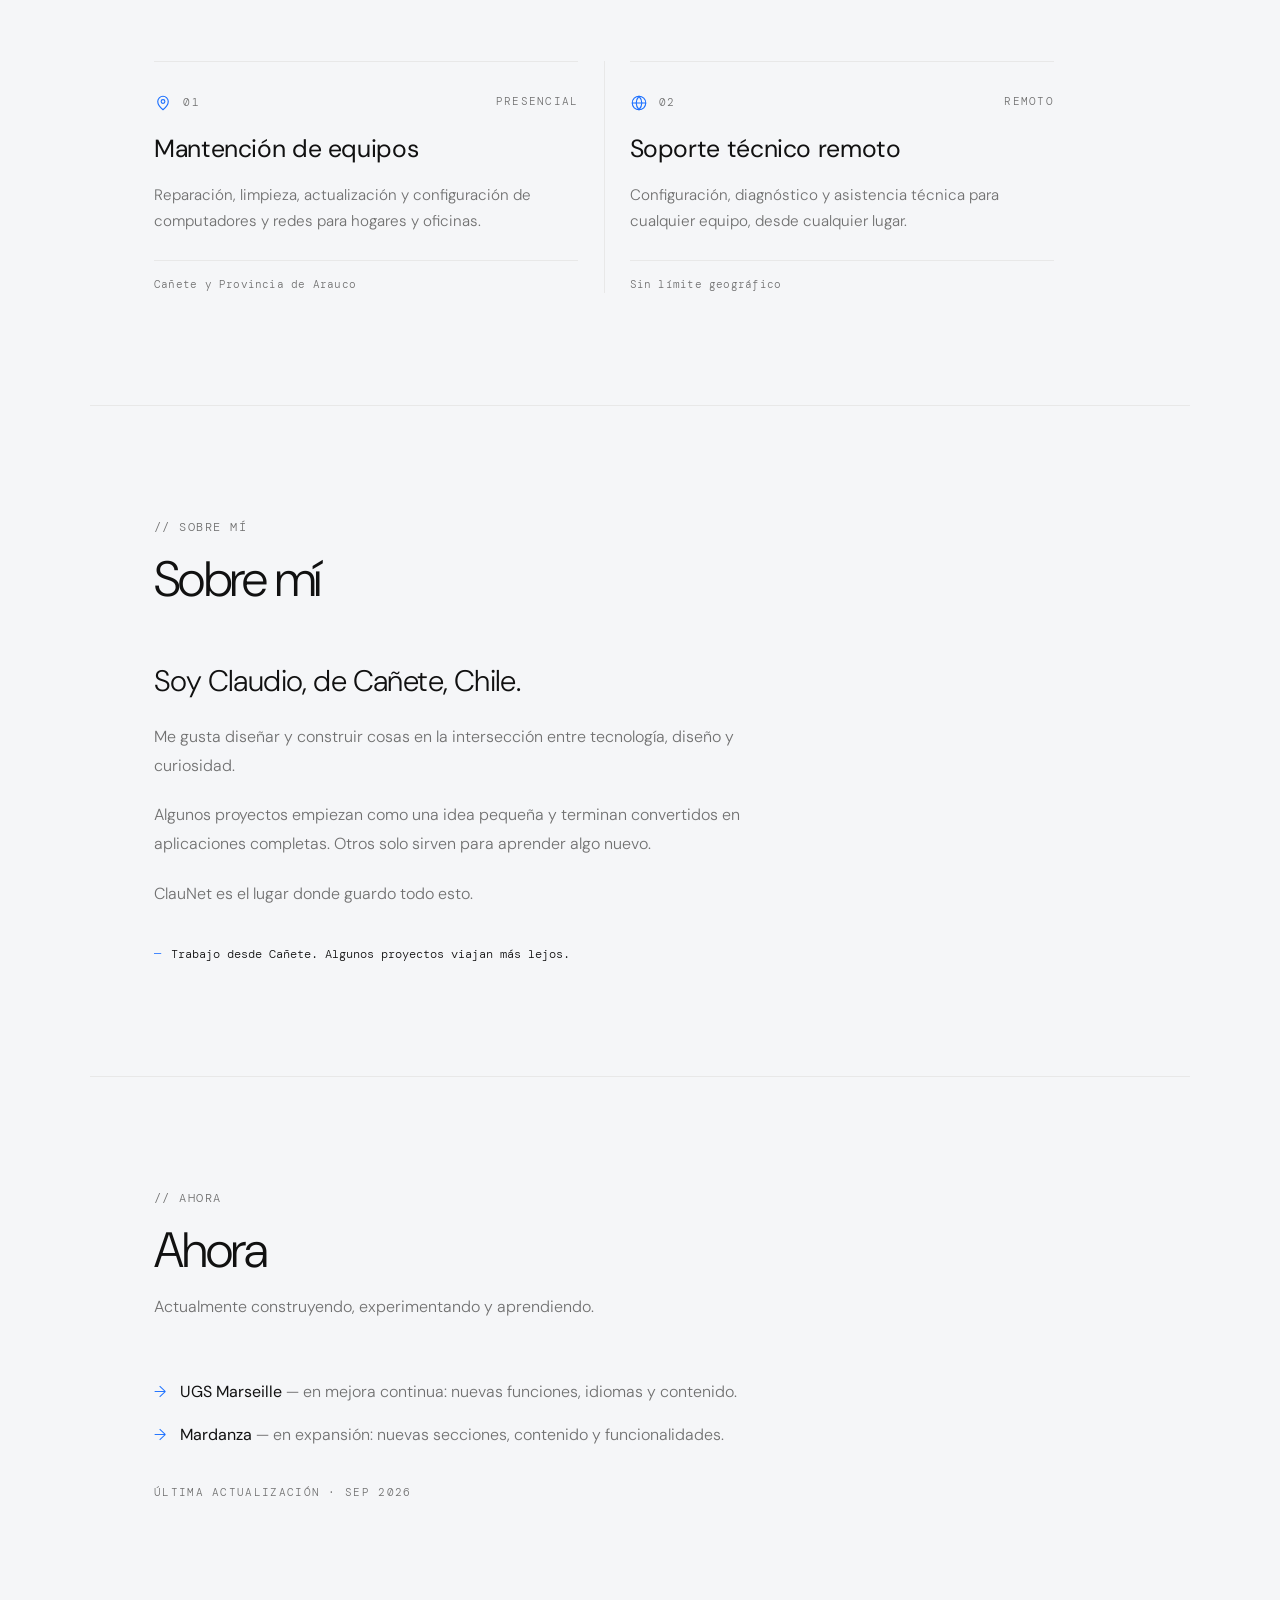
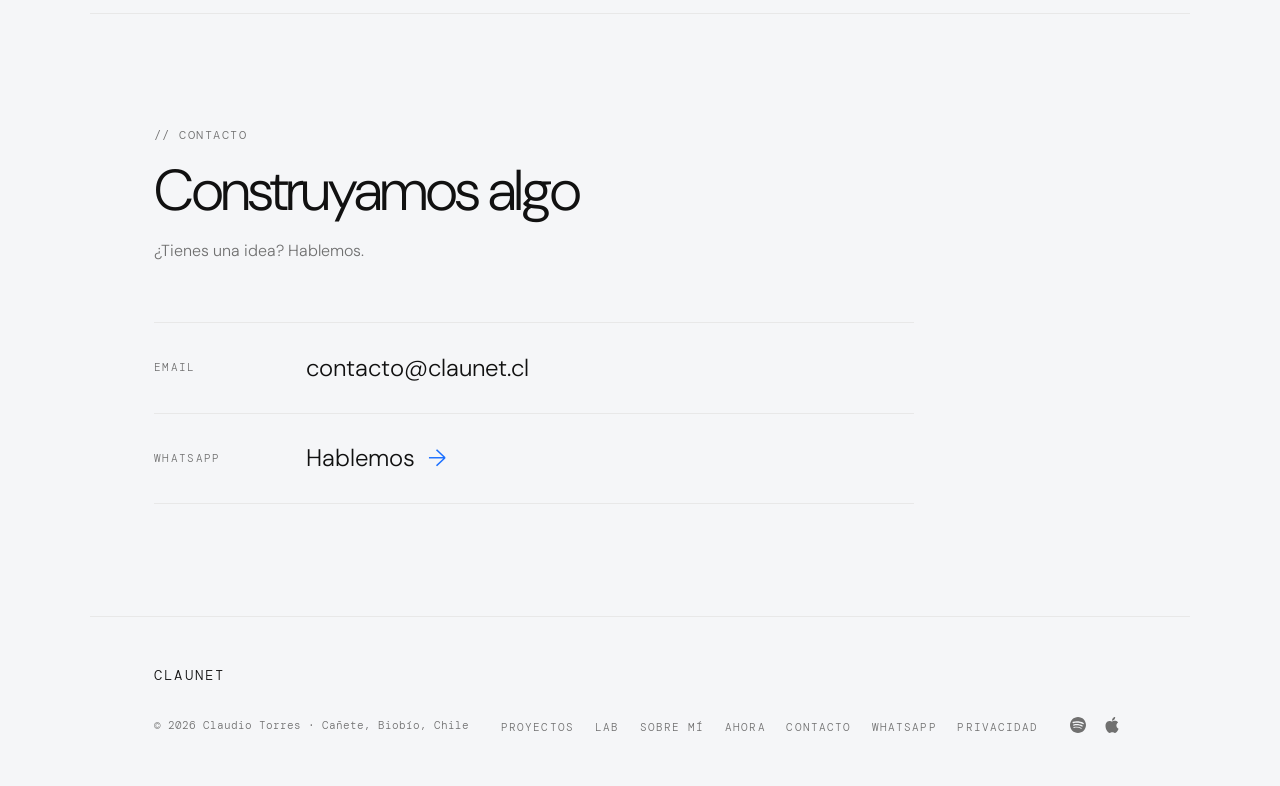
==== commit 86bcda3f: "feat: mover sección Partners a página independiente" ====
--- a/index.html
+++ b/index.html
@@ -89,7 +89,7 @@
     <li><a href="#lab">Lab</a></li>
     <li><a href="blog.html">Blog</a></li>
     <li><a href="#servicios">Servicios</a></li>
-    <li><a href="#partners">Partners</a></li>
+    <li><a href="partners.html">Partners</a></li>
     <li><a href="#about">Sobre mí</a></li>
     <li><a href="#now">Ahora</a></li>
     <li><a href="#contacto">Contacto</a></li>
@@ -418,74 +418,6 @@
       <h3 class="service-name">Soporte técnico remoto</h3>
       <p class="service-desc">Configuración, diagnóstico y asistencia técnica para cualquier equipo, desde cualquier lugar.</p>
       <p class="service-scope">Sin límite geográfico</p>
-    </article>
-  </div>
-</section>
-
-<!-- ============================================================
-     PARTNERS — gente con la que trabajo y recomiendo.
-     ✏️ EDITAR AQUÍ: para sumar partners, duplica un
-     <article class="partner-card"> completo. El grid reparte solo
-     las fichas que haya —una, dos o tres por fila en escritorio—
-     así que no hay que tocar el CSS por añadir gente.
-     ✏️ FOTO: se pide por URL (se recorta en cuadrado desde arriba).
-     Para cambiarla, sustituye el src y, si cambia de proporción,
-     los width/height con las medidas reales del archivo.
-     ============================================================ -->
-<section class="partners" id="partners" aria-labelledby="partners-title">
-  <div class="section-head">
-    <p class="section-label">// partners</p>
-    <h2 class="section-title" id="partners-title">Red de confianza.</h2>
-    <p class="section-sub">Personas con las que trabajo y recomiendo sin dudarlo.</p>
-  </div>
-
-  <div class="partners-grid">
-    <article class="partner-card reveal">
-      <div class="partner-head">
-        <span class="partner-photo">
-          <img src="https://postgrado.udec.cl/storage/docentes/nZo9Ooccotantyjy9K0KKFQgmXL85UYl85qUkVii.jpg"
-               alt="Retrato de Gonzalo Pérez Correa"
-               width="607" height="688" loading="lazy" decoding="async" referrerpolicy="no-referrer">
-        </span>
-        <div class="partner-id">
-          <h3 class="partner-name">Gonzalo Pérez Correa</h3>
-          <p class="partner-alias">chalalo</p>
-          <p class="partner-field">Desarrollo de software · Apps móviles</p>
-        </div>
-      </div>
-
-      <p class="partner-quote">Uno de mis mejores amigos y uno de los líderes en desarrollo de software de nuestra región. Te invito a conocer sus aplicaciones, disponibles tanto para Android como para iOS.</p>
-
-      <div class="partner-app">
-        <p class="partner-app-label">App destacada</p>
-        <p class="partner-app-line">
-          <a class="partner-app-name" href="https://play.google.com/store/apps/details?id=escalanotas.chalalo" target="_blank" rel="noopener">Escala de Notas</a>
-          <span class="partner-app-meta">4.9★ · +100.000 descargas</span>
-        </p>
-      </div>
-
-      <ul class="partner-links">
-        <li><a class="partner-link" href="https://play.google.com/store/apps/dev?id=6925269284648770958" target="_blank" rel="noopener">
-          <svg xmlns="http://www.w3.org/2000/svg" width="15" height="15" viewBox="0 0 24 24" fill="none" stroke="currentColor" stroke-width="1.6" stroke-linecap="round" stroke-linejoin="round" aria-hidden="true" focusable="false"><path d="M8 4.6 19 12 8 19.4z"/><path d="M8 4.6v14.8"/></svg>
-          <span>Google Play</span>
-        </a></li>
-        <li><a class="partner-link" href="https://apps.apple.com/cl/developer/chalalo/id547959614" target="_blank" rel="noopener">
-          <svg xmlns="http://www.w3.org/2000/svg" width="15" height="15" viewBox="0 0 24 24" fill="none" stroke="currentColor" stroke-width="1.6" stroke-linecap="round" stroke-linejoin="round" aria-hidden="true" focusable="false"><path d="M12 3.6v11.2"/><path d="M7.9 10.9 12 15l4.1-4.1"/><path d="M5 17.6v1A2.4 2.4 0 0 0 7.4 21h9.2A2.4 2.4 0 0 0 19 18.6v-1"/></svg>
-          <span>App Store</span>
-        </a></li>
-        <li><a class="partner-link" href="https://twitter.com/chalalo" target="_blank" rel="noopener">
-          <svg xmlns="http://www.w3.org/2000/svg" width="15" height="15" viewBox="0 0 24 24" fill="none" stroke="currentColor" stroke-width="1.6" stroke-linecap="round" stroke-linejoin="round" aria-hidden="true" focusable="false"><path d="M5.5 5.5 18.5 18.5"/><path d="M18.5 5.5 5.5 18.5"/></svg>
-          <span>Twitter / X</span>
-        </a></li>
-        <li><a class="partner-link" href="https://www.youtube.com/gonpec" target="_blank" rel="noopener">
-          <svg xmlns="http://www.w3.org/2000/svg" width="15" height="15" viewBox="0 0 24 24" fill="none" stroke="currentColor" stroke-width="1.6" stroke-linecap="round" stroke-linejoin="round" aria-hidden="true" focusable="false"><rect x="3" y="6" width="18" height="12" rx="3.5"/><path d="M10.5 9.6 15 12l-4.5 2.4z"/></svg>
-          <span>YouTube</span>
-        </a></li>
-        <li><a class="partner-link" href="http://www.escaladenotas.com" target="_blank" rel="noopener">
-          <svg xmlns="http://www.w3.org/2000/svg" width="15" height="15" viewBox="0 0 24 24" fill="none" stroke="currentColor" stroke-width="1.6" stroke-linecap="round" stroke-linejoin="round" aria-hidden="true" focusable="false"><circle cx="12" cy="12" r="8.5"/><path d="M3.6 12h16.8"/><path d="M12 3.5c2.2 2.4 3.4 5.3 3.4 8.5s-1.2 6.1-3.4 8.5c-2.2-2.4-3.4-5.3-3.4-8.5S9.8 5.9 12 3.5z"/></svg>
-          <span>Sitio</span>
-        </a></li>
-      </ul>
     </article>
   </div>
 </section>
--- a/base.css
+++ b/base.css
@@ -946,12 +946,14 @@
    960px la fila única también se queda corta —a 900px los ocho rótulos
    piden 615px de los 678 que deja la fila, y «Sobre mí» se parte en dos
    líneas (comprobado con captura)— así que ahí se repite la composición
-   de dos filas. El `:has` limita el cambio a las páginas cuyo nav lleva
-   ese enlace: las demás conservan siete y siguen de una fila. */
+   de dos filas. Mientras Partners fue un hash (`#partners`) el `:has`
+   limitaba el cambio a las páginas cuyo nav llevaba ese enlace; desde
+   que es página propia (`partners.html`) los seis navs del sitio son
+   idénticos —los mismos ocho rótulos—, así que va sin condición. */
 @media (min-width: 821px) and (max-width: 960px) {
-  .site-nav:has(.nav-links a[href="#partners"]) { flex-wrap: wrap; row-gap: 0.55rem; }
-
-  .site-nav:has(.nav-links a[href="#partners"]) .nav-links {
+  .site-nav { flex-wrap: wrap; row-gap: 0.55rem; }
+
+  .site-nav .nav-links {
     order: 3;
     width: 100%;
     justify-content: space-between;
@@ -962,9 +964,12 @@
    tampoco caben en su propia fila a 0,72rem: a 621px piden 573px y la
    fila da 559px (medido). Un punto menos —el tamaño que ya usa el móvil—
    los deja en 488px. Desde 660px vuelven a 0,72rem: ahí la fila da 594px
-   y piden 580px (medido). */
+   y piden 580px (medido).
+   El `$=` que hacía falta mientras el enlace era un hash sobra ya por
+   el mismo motivo: con los seis navs iguales la regla se aplica
+   siempre y el tramo se comporta como en el home. */
 @media (min-width: 621px) and (max-width: 659px) {
-  .site-nav:has(.nav-links a[href="#partners"]) .nav-links a {
+  .site-nav .nav-links a {
     font-size: 0.62rem;
     letter-spacing: 0.1em;
     white-space: nowrap;
--- a/home.css
+++ b/home.css
@@ -2,14 +2,13 @@
    ClauNet — home
    Solo las secciones del home. Los tokens, el nav, el footer y
    las utilidades viven en base.css.
-   Orden del scroll: hero → work → lab → servicios → partners → about → now → contact
+   Orden del scroll: hero → work → lab → servicios → about → now → contact
    ============================================================ */
 
 /* ===== Cascarón de sección ===== */
 .work,
 .lab,
 .services,
-.partners,
 .about,
 .now,
 .contact {
@@ -987,170 +986,6 @@
   color: var(--muted);
 }
 
-/* ===== Partners ===== */
-/* Fichas de gente de confianza. El grid se compone solo: reparte las
-   fichas que haya —una, dos o tres por fila en escritorio— con un
-   mínimo de 280px por ficha, así que añadir partners no obliga a
-   tocar el CSS. Cada ficha repite los tres registros del sitio
-   separados por hairlines: identidad · recomendación · app y enlaces. */
-.partners-grid {
-  display: grid;
-  grid-template-columns: repeat(auto-fit, minmax(min(100%, 280px), 1fr));
-  gap: clamp(2rem, 4vw, 3rem);
-  max-width: 1000px;
-}
-
-.partner-card {
-  display: flex;
-  flex-direction: column;
-  padding-top: clamp(1.4rem, 2.6vw, 1.9rem);
-  border-top: 1px solid var(--border);
-}
-
-.partner-head {
-  display: flex;
-  align-items: center;
-  gap: clamp(0.9rem, 2vw, 1.15rem);
-}
-
-/* retrato: cuadrado y moderado, nunca protagonista. El borde lo
-   despega del fondo cuando la foto es clara y el recorte es por
-   arriba —como las previews de trabajo— para no cortar la cabeza */
-.partner-photo {
-  flex: 0 0 auto;
-  width: clamp(72px, 8vw, 92px);
-  aspect-ratio: 1;
-  overflow: hidden;
-  border: 1px solid var(--border);
-  border-radius: 4px;
-  background: var(--bg2);
-}
-
-.partner-photo img {
-  width: 100%;
-  height: 100%;
-  object-fit: cover;
-  object-position: top center;
-  display: block;
-}
-
-.partner-id { min-width: 0; }
-
-.partner-name {
-  font-size: clamp(1.2rem, 2.3vw, 1.5rem);
-  font-weight: 400;
-  letter-spacing: -0.015em;
-}
-
-.partner-alias {
-  margin-top: 0.3rem;
-  font-family: var(--font-mono);
-  font-size: 0.72rem;
-  letter-spacing: 0.08em;
-  color: var(--muted);
-}
-
-/* especialidad: el registro de las metadata del carrusel (.lab-cat) */
-.partner-field {
-  margin-top: 0.55rem;
-  font-family: var(--font-mono);
-  font-size: 0.66rem;
-  letter-spacing: 0.12em;
-  text-transform: uppercase;
-  color: var(--muted);
-}
-
-/* recomendación: primera persona y cursiva — la única cursiva del
-   sitio, y por eso se lee como una voz citada y no como el cuerpo */
-.partner-quote {
-  margin-top: clamp(1.3rem, 2.6vw, 1.8rem);
-  padding-top: clamp(1.1rem, 2.2vw, 1.5rem);
-  border-top: 1px solid var(--border);
-  max-width: 58ch;
-  font-size: 1.02rem;
-  font-style: italic;
-  line-height: 1.75;
-}
-
-/* app destacada + enlaces: anclados al pie de la ficha, así todas las
-   fichas de una fila cierran a la misma altura */
-.partner-app {
-  margin-top: auto;
-  padding-top: clamp(1.2rem, 2.4vw, 1.6rem);
-  border-top: 1px solid var(--border);
-}
-
-.partner-app-label {
-  font-family: var(--font-mono);
-  font-size: 0.66rem;
-  letter-spacing: 0.12em;
-  text-transform: uppercase;
-  color: var(--muted);
-}
-
-.partner-app-line {
-  display: flex;
-  flex-wrap: wrap;
-  align-items: baseline;
-  gap: 0.45rem 0.9rem;
-  margin-top: 0.65rem;
-}
-
-/* el nombre de la app ES el enlace: una hairline que se enciende, no
-   un botón — el mismo gesto que los subrayados del sitio */
-.partner-app-name {
-  font-size: 1.05rem;
-  font-weight: 400;
-  color: var(--text);
-  text-decoration: none;
-  border-bottom: 1px solid var(--border);
-  transition: color 0.2s var(--ease), border-bottom-color 0.2s var(--ease);
-}
-
-.partner-app-name:hover,
-.partner-app-name:focus-visible {
-  color: var(--accent-strong);
-  border-bottom-color: var(--accent2);
-}
-
-/* rating y descargas: metadata, mono y secundaria */
-.partner-app-meta {
-  font-family: var(--font-mono);
-  font-size: 0.72rem;
-  letter-spacing: 0.04em;
-  color: var(--muted);
-}
-
-/* enlaces: icono de línea (1.6px, como los de Servicios) + etiqueta
-   mono, al peso del pie de página — nunca botones grandes */
-.partner-links {
-  list-style: none;
-  display: flex;
-  flex-wrap: wrap;
-  align-items: center;
-  gap: 0.7rem 1.4rem;
-  margin-top: 1.1rem;
-}
-
-.partner-link {
-  display: inline-flex;
-  align-items: center;
-  gap: 0.45rem;
-  font-family: var(--font-mono);
-  font-size: 0.66rem;
-  letter-spacing: 0.1em;
-  text-transform: uppercase;
-  white-space: nowrap;
-  color: var(--muted);
-  text-decoration: none;
-  transition: color 0.2s var(--ease);
-}
-
-.partner-link svg { flex: 0 0 auto; display: block; }
-
-.partner-link:hover,
-.partner-link:focus-visible { color: var(--accent-strong); }
-
 /* ===== About ===== */
 .about-body {
   max-width: 60ch;
@@ -1336,9 +1171,6 @@
   .work-media { aspect-ratio: 4 / 3; }
   .work-facts { gap: 0.35rem 0.9rem; }
   .lab-head .status-pill { margin-left: 0; }
-  /* el retrato baja un punto para que el nombre y la especialidad
-     tengan ancho de sobra en las pantallas más estrechas */
-  .partner-photo { width: 64px; }
 }
 
 /* ===== Hero — movimiento reducido =====
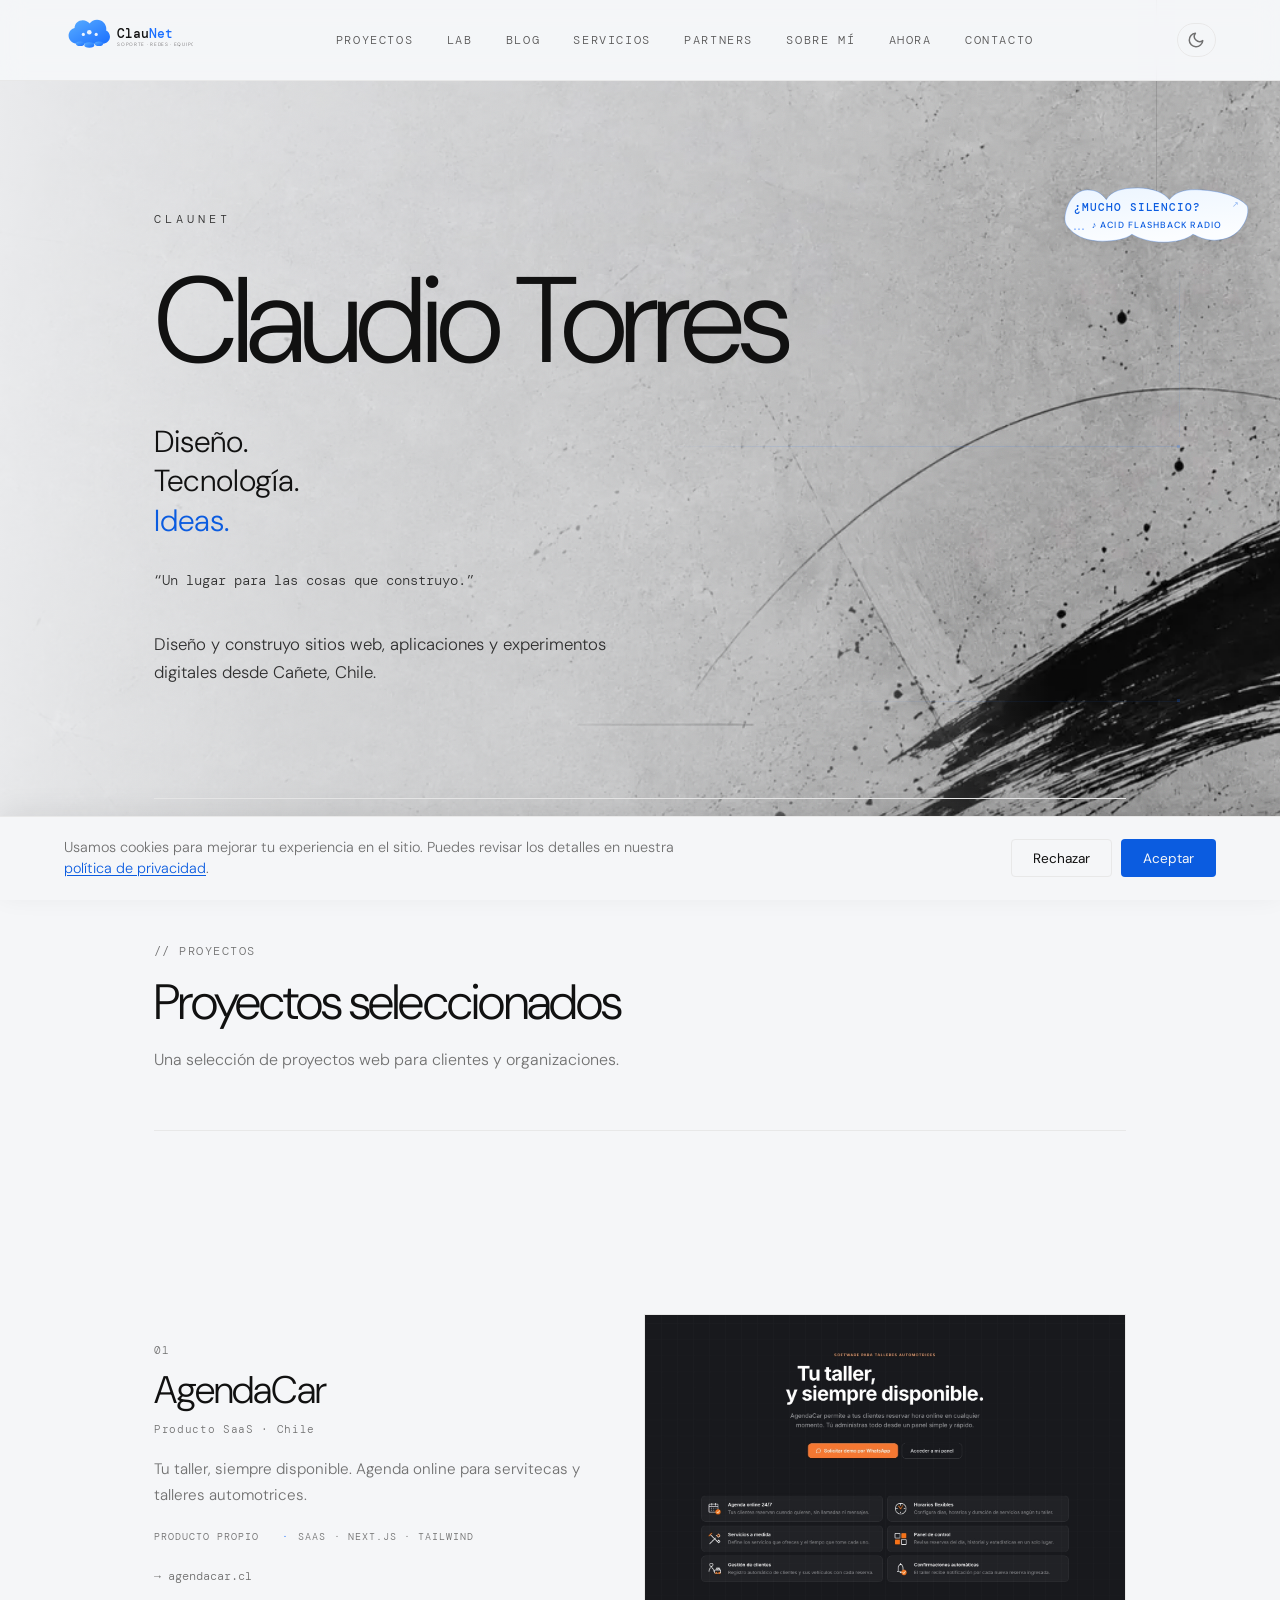
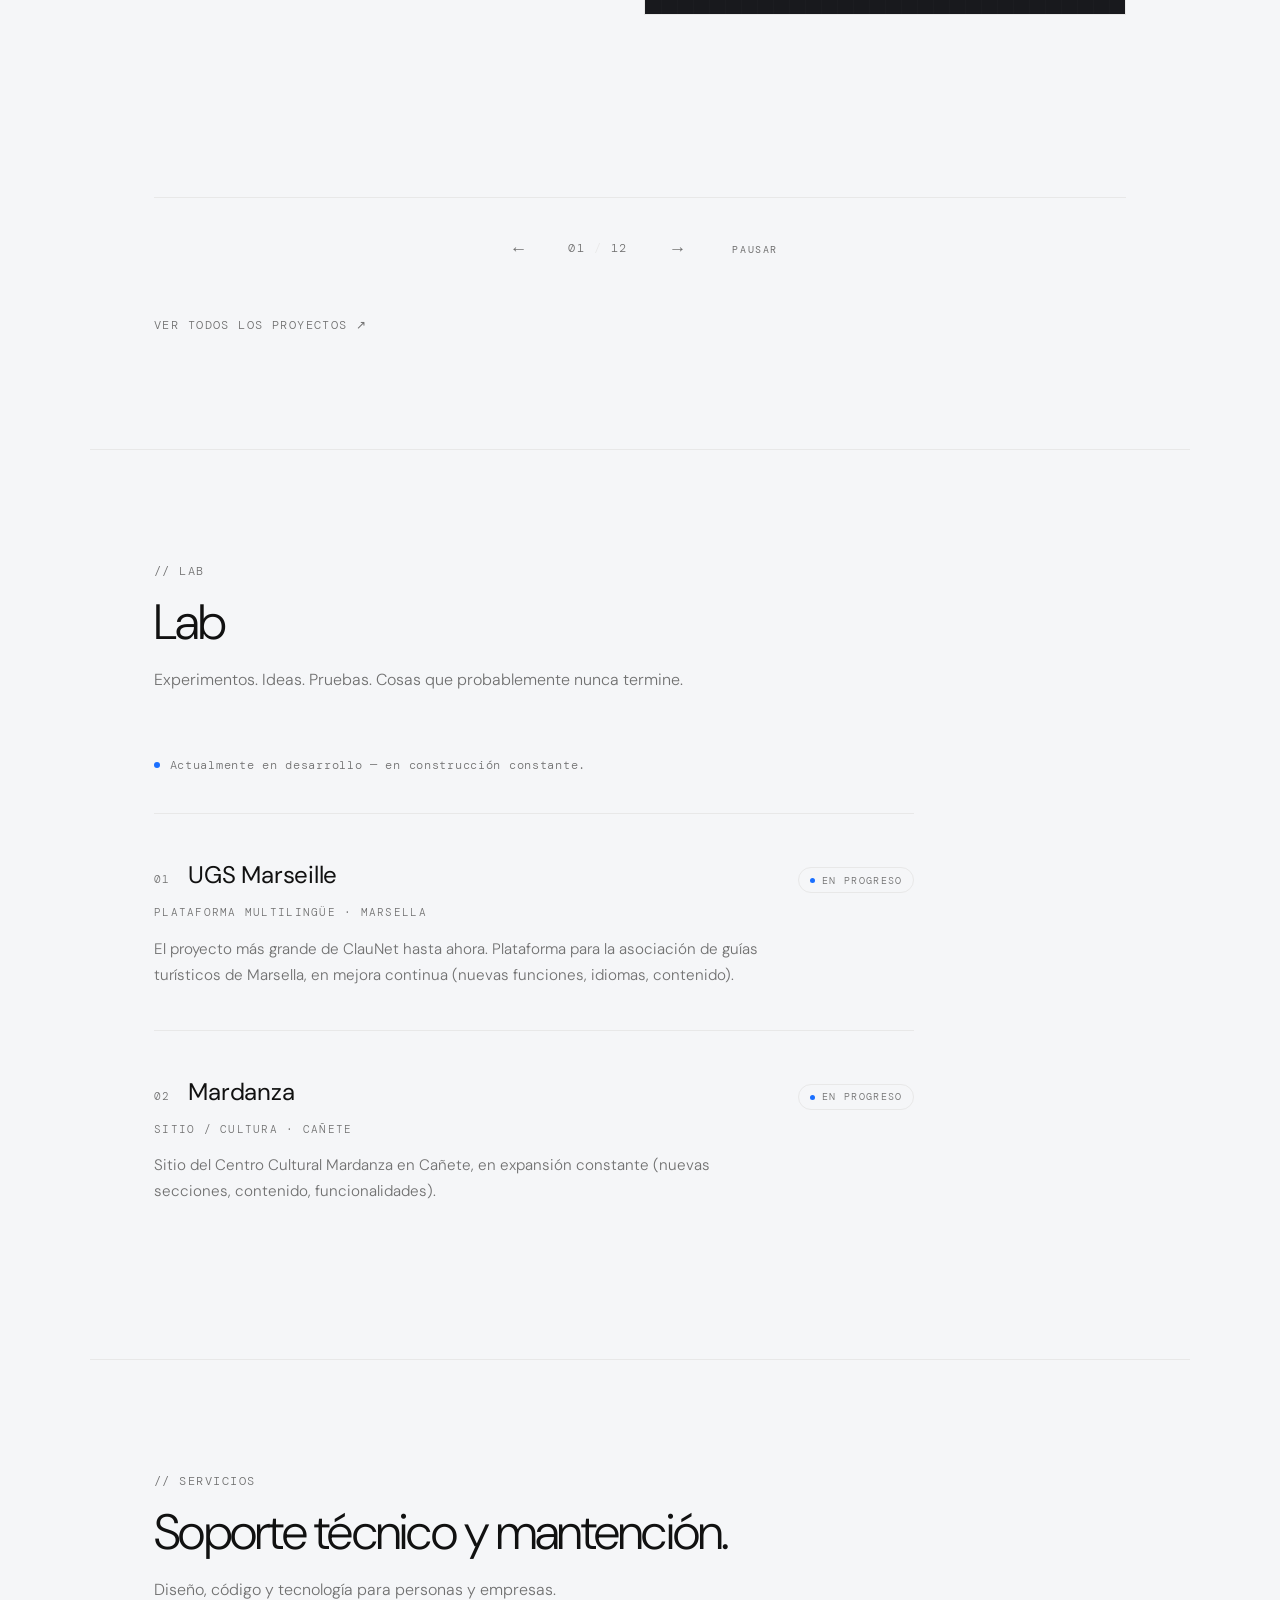
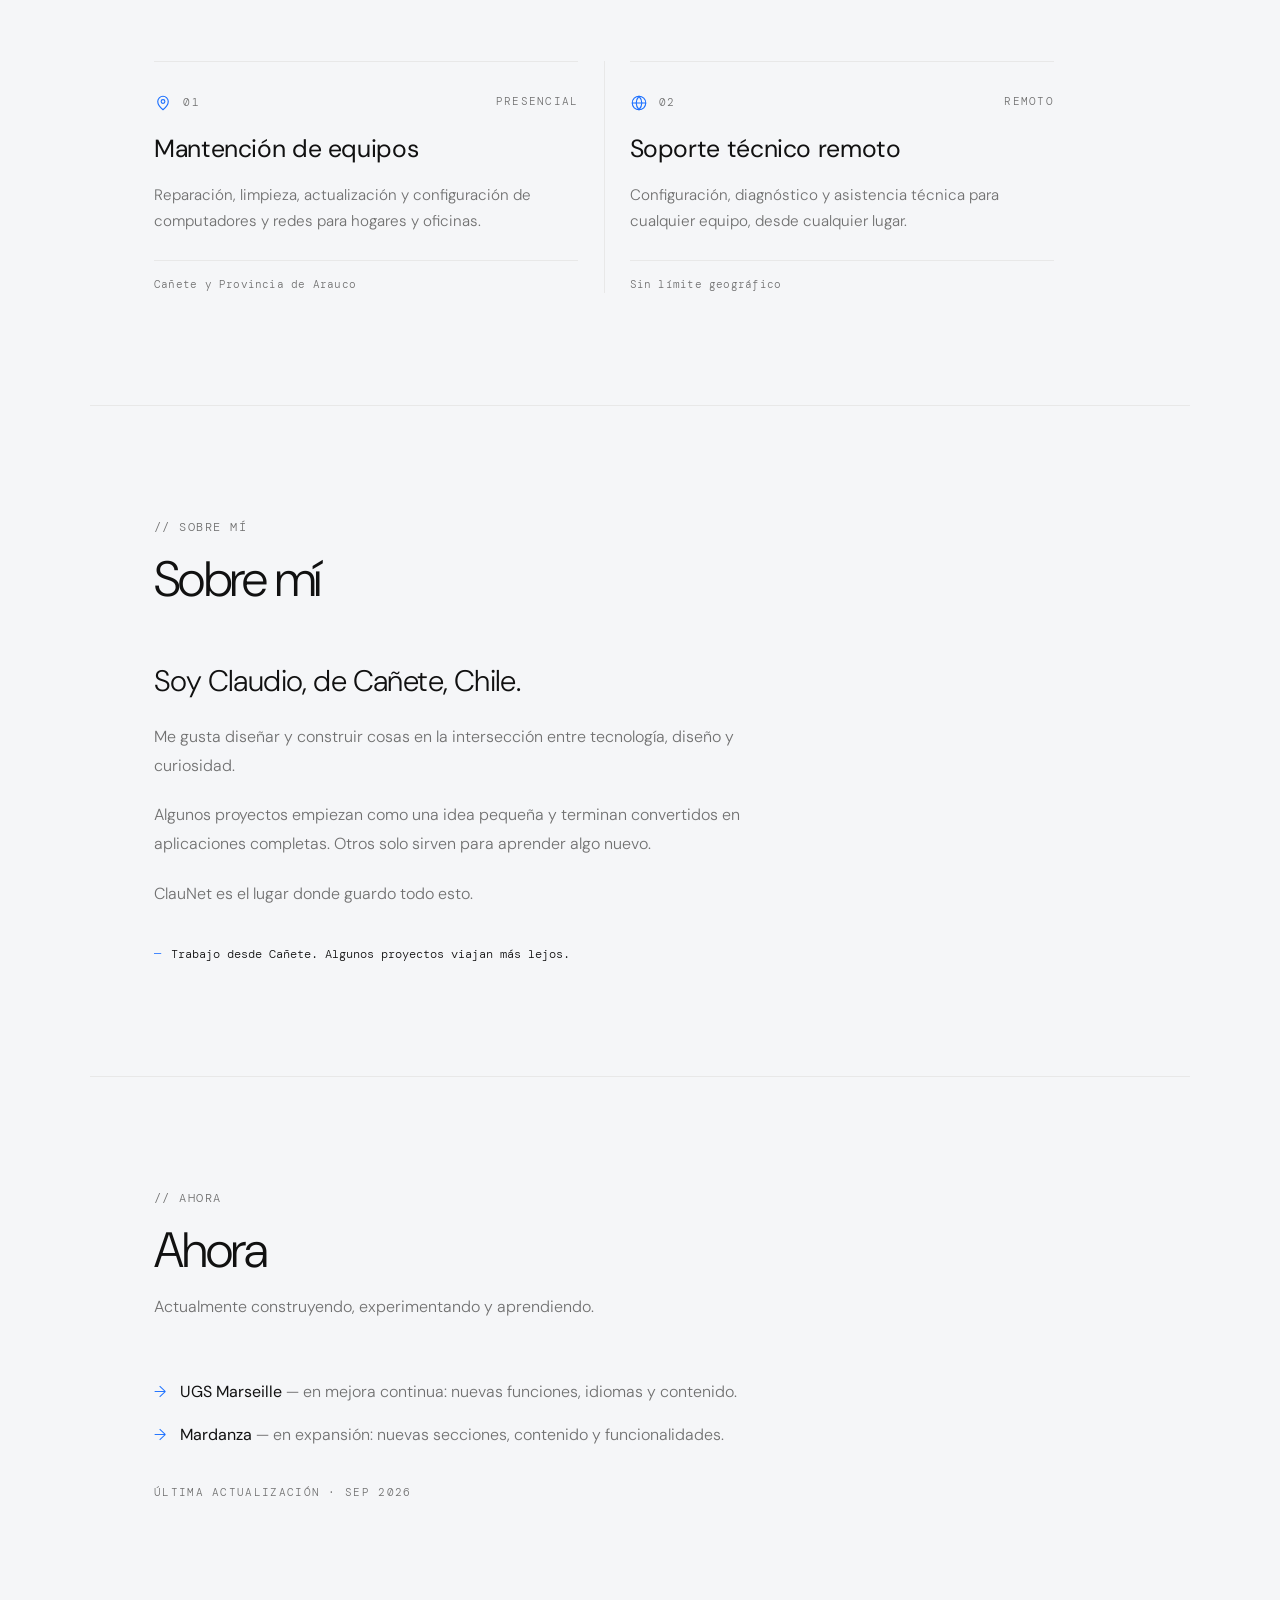
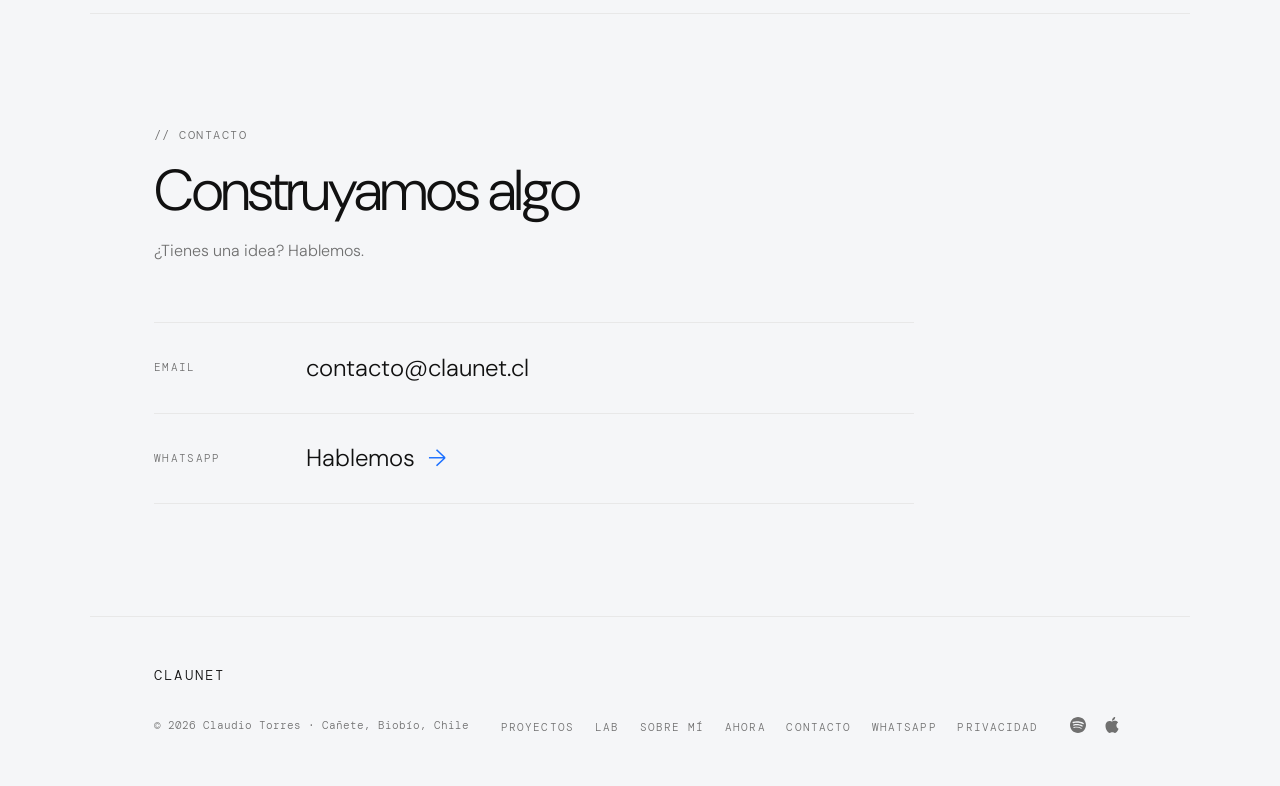
==== commit 29ebb0c8: "feat: agregar AgendaCar como proyecto destacado (01/12)" ====
--- a/index.html
+++ b/index.html
@@ -147,9 +147,27 @@
   <div class="work-carousel" data-carousel>
     <div class="work-list" id="workList" role="group" aria-roledescription="carrusel" aria-label="Proyectos seleccionados">
 
+    <a class="work-entry reveal" href="https://agendacar.cl" target="_blank" rel="noopener">
+      <div class="work-body">
+        <p class="work-num">01</p>
+        <h3 class="work-name">AgendaCar</h3>
+        <p class="work-context">Producto SaaS · Chile</p>
+        <p class="work-desc">Tu taller, siempre disponible. Agenda online para servitecas y talleres automotrices.</p>
+        <p class="work-facts">
+          <span>Producto propio</span>
+          <span>SaaS · Next.js · Tailwind</span>
+        </p>
+        <p class="work-url">→ agendacar.cl<span class="sr-only"> (abre en una nueva pestaña)</span></p>
+        <!-- ✏️ AÑO PENDIENTE <p class="work-year">20XX</p> -->
+      </div>
+      <figure class="work-media">
+        <img src="previews/agendacar-preview.jpg" alt="Vista del sitio de AgendaCar, agenda online para talleres automotrices" width="1920" height="899" loading="lazy" decoding="async">
+      </figure>
+    </a>
+
     <a class="work-entry reveal" href="https://dojocanete.cl" target="_blank" rel="noopener">
       <div class="work-body">
-        <p class="work-num">01</p>
+        <p class="work-num">02</p>
         <h3 class="work-name">Dojo Ichigeki Cañete</h3>
         <p class="work-context">Dojo Ichigeki Cañete · Cañete, Chile</p>
         <p class="work-desc">Karate Kyokushin y kickboxing.</p>
@@ -167,7 +185,7 @@
 
     <a class="work-entry reveal" href="https://mardanza.vercel.app/" target="_blank" rel="noopener">
       <div class="work-body">
-        <p class="work-num">02</p>
+        <p class="work-num">03</p>
         <h3 class="work-name">Mardanza</h3>
         <p class="work-context">Centro Cultural Mardanza · Cañete, Chile</p>
         <p class="work-desc">Danza, teatro y cultura.</p>
@@ -185,7 +203,7 @@
 
     <a class="work-entry reveal" href="https://endorfitness.cl" target="_blank" rel="noopener" style="--reveal-delay:0.05s">
       <div class="work-body">
-        <p class="work-num">03</p>
+        <p class="work-num">04</p>
         <h3 class="work-name">Endorfitness</h3>
         <p class="work-context">Estudio de entrenamiento funcional y artes marciales · Cañete, Chile</p>
         <p class="work-desc">Sitio público y panel de administración.</p>
@@ -203,7 +221,7 @@
 
     <a class="work-entry reveal" href="https://servifosasnahuelbuta.cl" target="_blank" rel="noopener" style="--reveal-delay:0.1s">
       <div class="work-body">
-        <p class="work-num">04</p>
+        <p class="work-num">05</p>
         <h3 class="work-name">Servifosas Nahuelbuta</h3>
         <p class="work-context">Servicios de saneamiento · Cañete, Chile</p>
         <p class="work-desc">Landing institucional.</p>
@@ -220,7 +238,7 @@
 
     <a class="work-entry reveal" href="https://ugs13.fr" target="_blank" rel="noopener" style="--reveal-delay:0.15s">
       <div class="work-body">
-        <p class="work-num">05</p>
+        <p class="work-num">06</p>
         <h3 class="work-name">UGS Marseille</h3>
         <p class="work-context">Union des Guides Solidaires · Marsella, Francia</p>
         <p class="work-desc">Plataforma multilingüe para guías turísticos.</p>
@@ -238,7 +256,7 @@
 
     <a class="work-entry reveal" href="https://marcia-jara-danza.vercel.app/" target="_blank" rel="noopener" style="--reveal-delay:0.2s">
       <div class="work-body">
-        <p class="work-num">06</p>
+        <p class="work-num">07</p>
         <h3 class="work-name">Escuela de Flamenco Marcia Jara</h3>
         <p class="work-context">Escuela de danza flamenca · Temuco, Chile</p>
         <p class="work-desc">Sitio institucional.</p>
@@ -255,7 +273,7 @@
 
     <a class="work-entry reveal" href="https://www.felipewulfen.cl/" target="_blank" rel="noopener" style="--reveal-delay:0.25s">
       <div class="work-body">
-        <p class="work-num">07</p>
+        <p class="work-num">08</p>
         <h3 class="work-name">Academia de Música Felipe Wulfen</h3>
         <p class="work-context">Academia de Música · Cañete, Chile</p>
         <p class="work-url">→ felipewulfen.cl<span class="sr-only"> (abre en una nueva pestaña)</span></p>
@@ -268,7 +286,7 @@
 
     <a class="work-entry reveal" href="https://baquetas-timbales.vercel.app/" target="_blank" rel="noopener" style="--reveal-delay:0.3s">
       <div class="work-body">
-        <p class="work-num">08</p>
+        <p class="work-num">09</p>
         <h3 class="work-name">Baquetas &amp; Timbales</h3>
         <p class="work-context">Escuela de Talentos · Cañete, Chile</p>
         <p class="work-url">→ baquetas-timbales.vercel.app<span class="sr-only"> (abre en una nueva pestaña)</span></p>
@@ -281,7 +299,7 @@
 
     <a class="work-entry reveal" href="https://melocabezas.cl/" target="_blank" rel="noopener" style="--reveal-delay:0.35s">
       <div class="work-body">
-        <p class="work-num">09</p>
+        <p class="work-num">10</p>
         <h3 class="work-name">Melo &amp; Cabezas</h3>
         <p class="work-context">Abogados laborales · Chile</p>
         <p class="work-url">→ melocabezas.cl<span class="sr-only"> (abre en una nueva pestaña)</span></p>
@@ -294,7 +312,7 @@
 
     <a class="work-entry reveal" href="https://albergo-hostal.vercel.app" target="_blank" rel="noopener" style="--reveal-delay:0.4s">
       <div class="work-body">
-        <p class="work-num">10</p>
+        <p class="work-num">11</p>
         <h3 class="work-name">Albergo Hostal</h3>
         <p class="work-context">Hostal · Cañete, Chile</p>
         <p class="work-url">→ albergo-hostal.vercel.app<span class="sr-only"> (abre en una nueva pestaña)</span></p>
@@ -307,7 +325,7 @@
 
     <a class="work-entry reveal" href="https://ferreteria-la-italiana.vercel.app" target="_blank" rel="noopener" style="--reveal-delay:0.45s">
       <div class="work-body">
-        <p class="work-num">11</p>
+        <p class="work-num">12</p>
         <h3 class="work-name">Ferretería La Italiana</h3>
         <p class="work-context">Ferretería · Cañete, Chile</p>
         <p class="work-url">→ ferreteria-la-italiana.vercel.app<span class="sr-only"> (abre en una nueva pestaña)</span></p>
@@ -324,8 +342,8 @@
       <button type="button" class="work-nav-btn" data-carousel-prev aria-label="Proyecto anterior" aria-controls="workList"><span aria-hidden="true">←</span></button>
 
       <p class="work-counter">
-        <span class="sr-only" role="status" aria-live="polite" data-carousel-status>Proyecto 1 de 11</span>
-        <span class="work-counter__view" aria-hidden="true"><span data-carousel-current>01</span><span class="work-counter__sep">/</span><span data-carousel-total>11</span></span>
+        <span class="sr-only" role="status" aria-live="polite" data-carousel-status>Proyecto 1 de 12</span>
+        <span class="work-counter__view" aria-hidden="true"><span data-carousel-current>01</span><span class="work-counter__sep">/</span><span data-carousel-total>12</span></span>
       </p>
 
       <button type="button" class="work-nav-btn" data-carousel-next aria-label="Proyecto siguiente" aria-controls="workList"><span aria-hidden="true">→</span></button>
--- a/home.css
+++ b/home.css
@@ -569,8 +569,11 @@
   color: inherit;
 }
 
-/* ritmo: las entradas impares invierten la composición en desktop */
-.work-entry:nth-child(odd) .work-media { order: -1; }
+/* ritmo: una entrada sí y otra no invierten la composición en desktop.
+   La pauta cae en las ENTRADAS PARES porque la lista abre con AgendaCar
+   (01): así cada proyecto conserva el lado que ya tenía —Dojo sigue a la
+   izquierda, Mardanza a la derecha, etc.— sin tocar su HTML. */
+.work-entry:nth-child(even) .work-media { order: -1; }
 
 /* evita que el texto desborde la columna del grid */
 .work-body { min-width: 0; }
@@ -1119,7 +1122,7 @@
     align-items: start;
   }
 
-  .work-entry:nth-child(odd) .work-media { order: 0; }
+  .work-entry:nth-child(even) .work-media { order: 0; }
   .work-desc,
   .work-facts { max-width: 60ch; }
 
